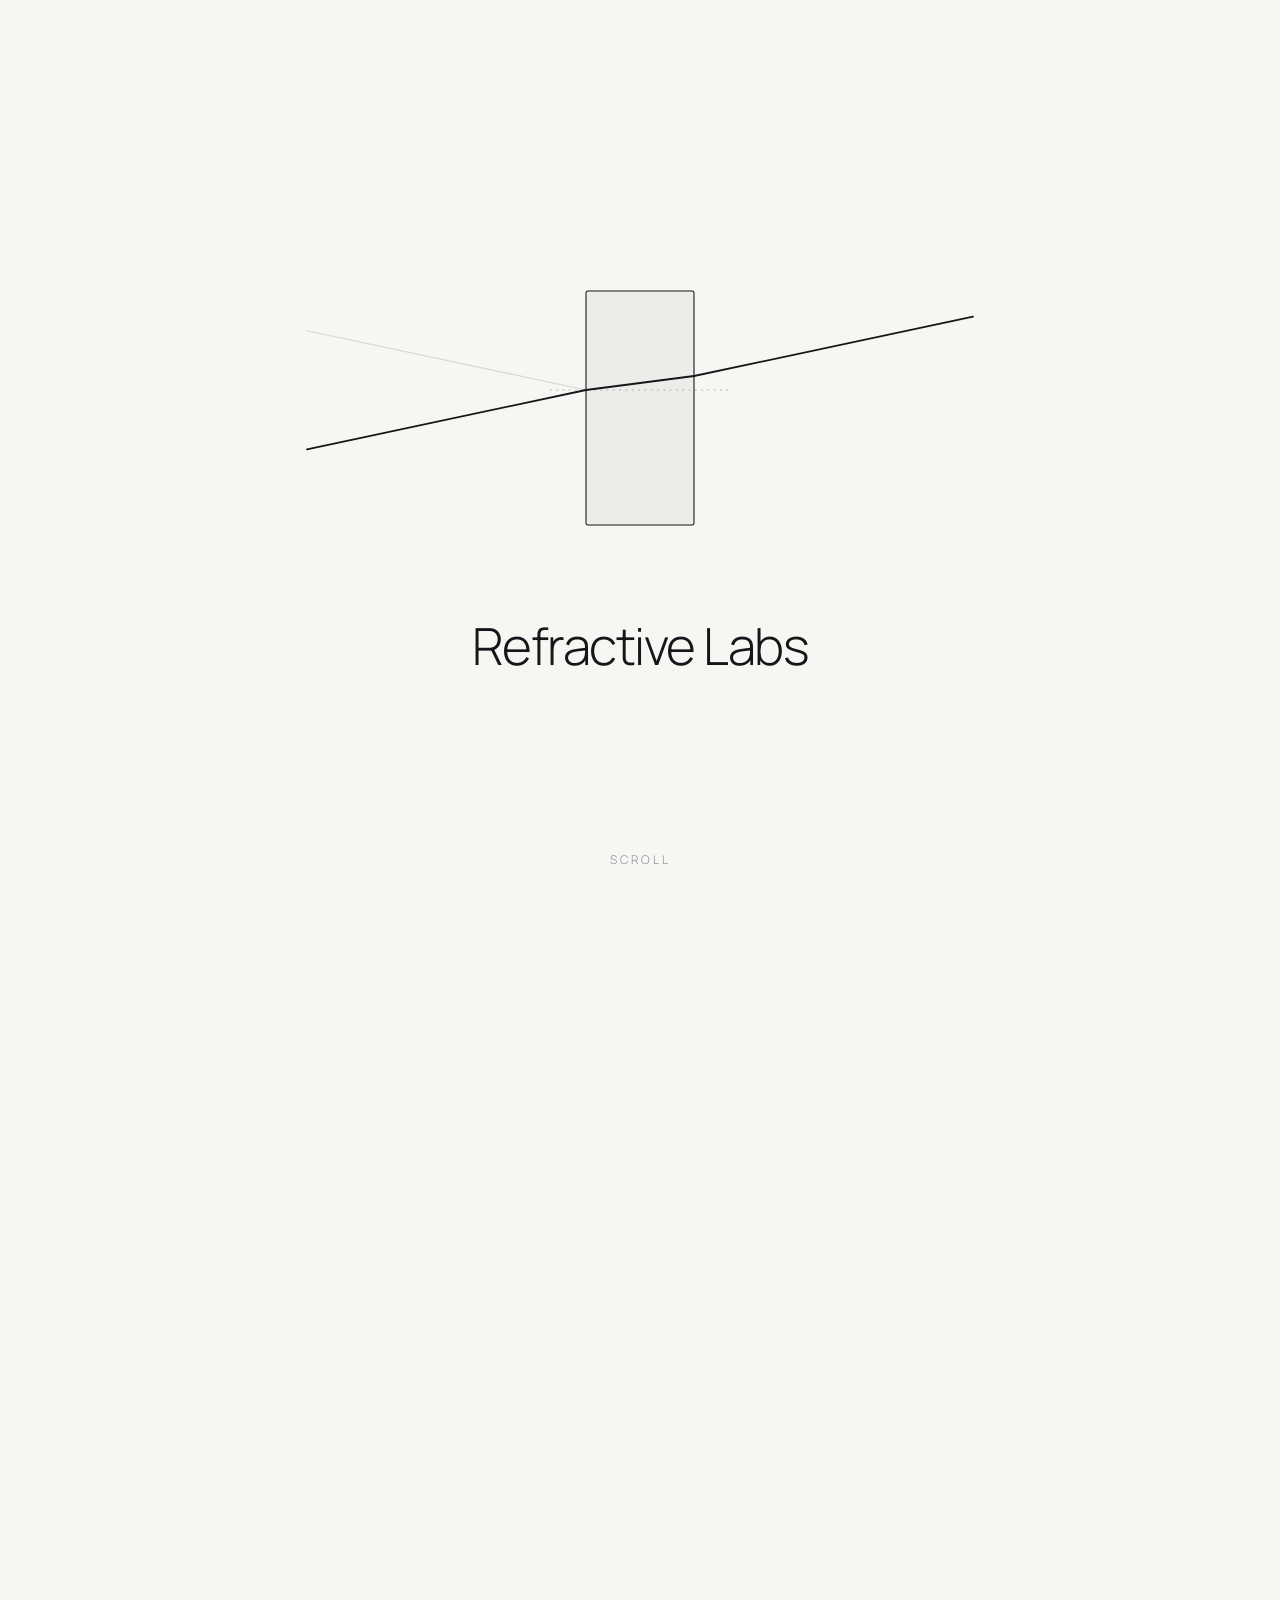
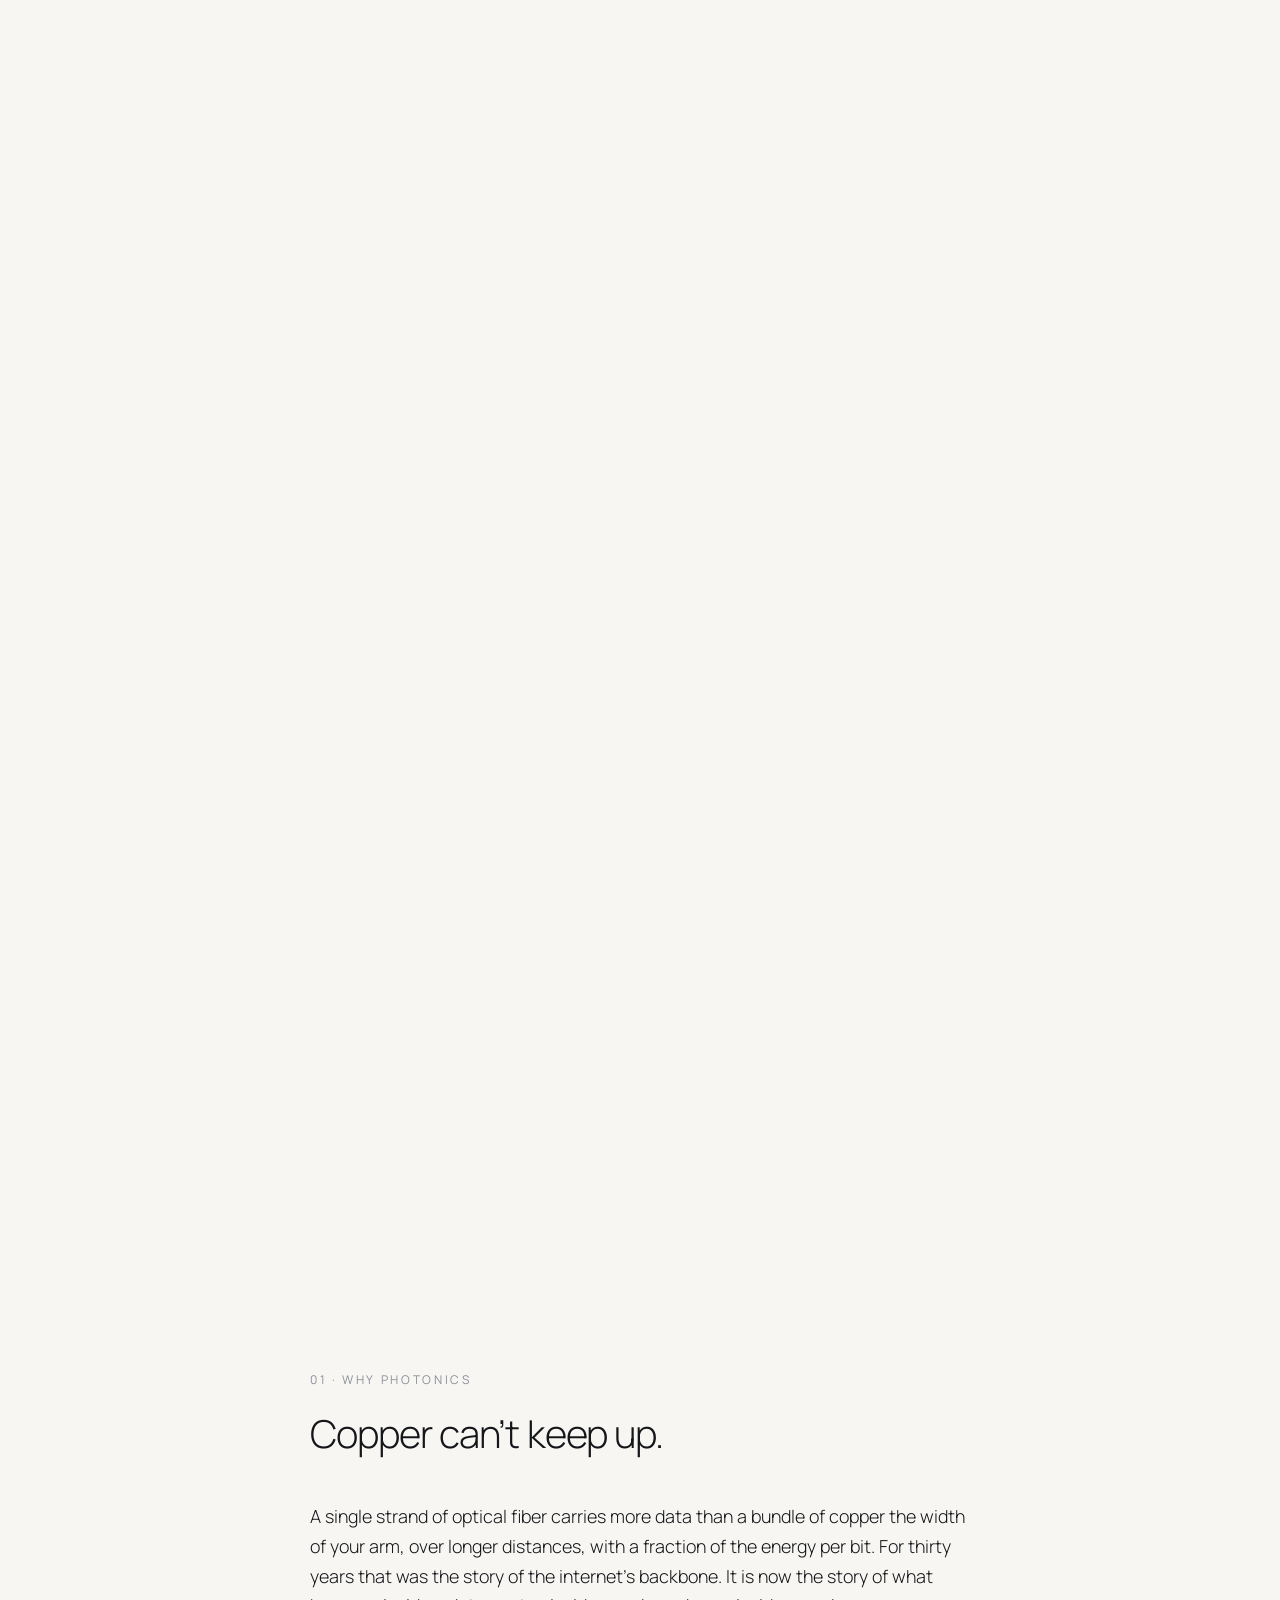
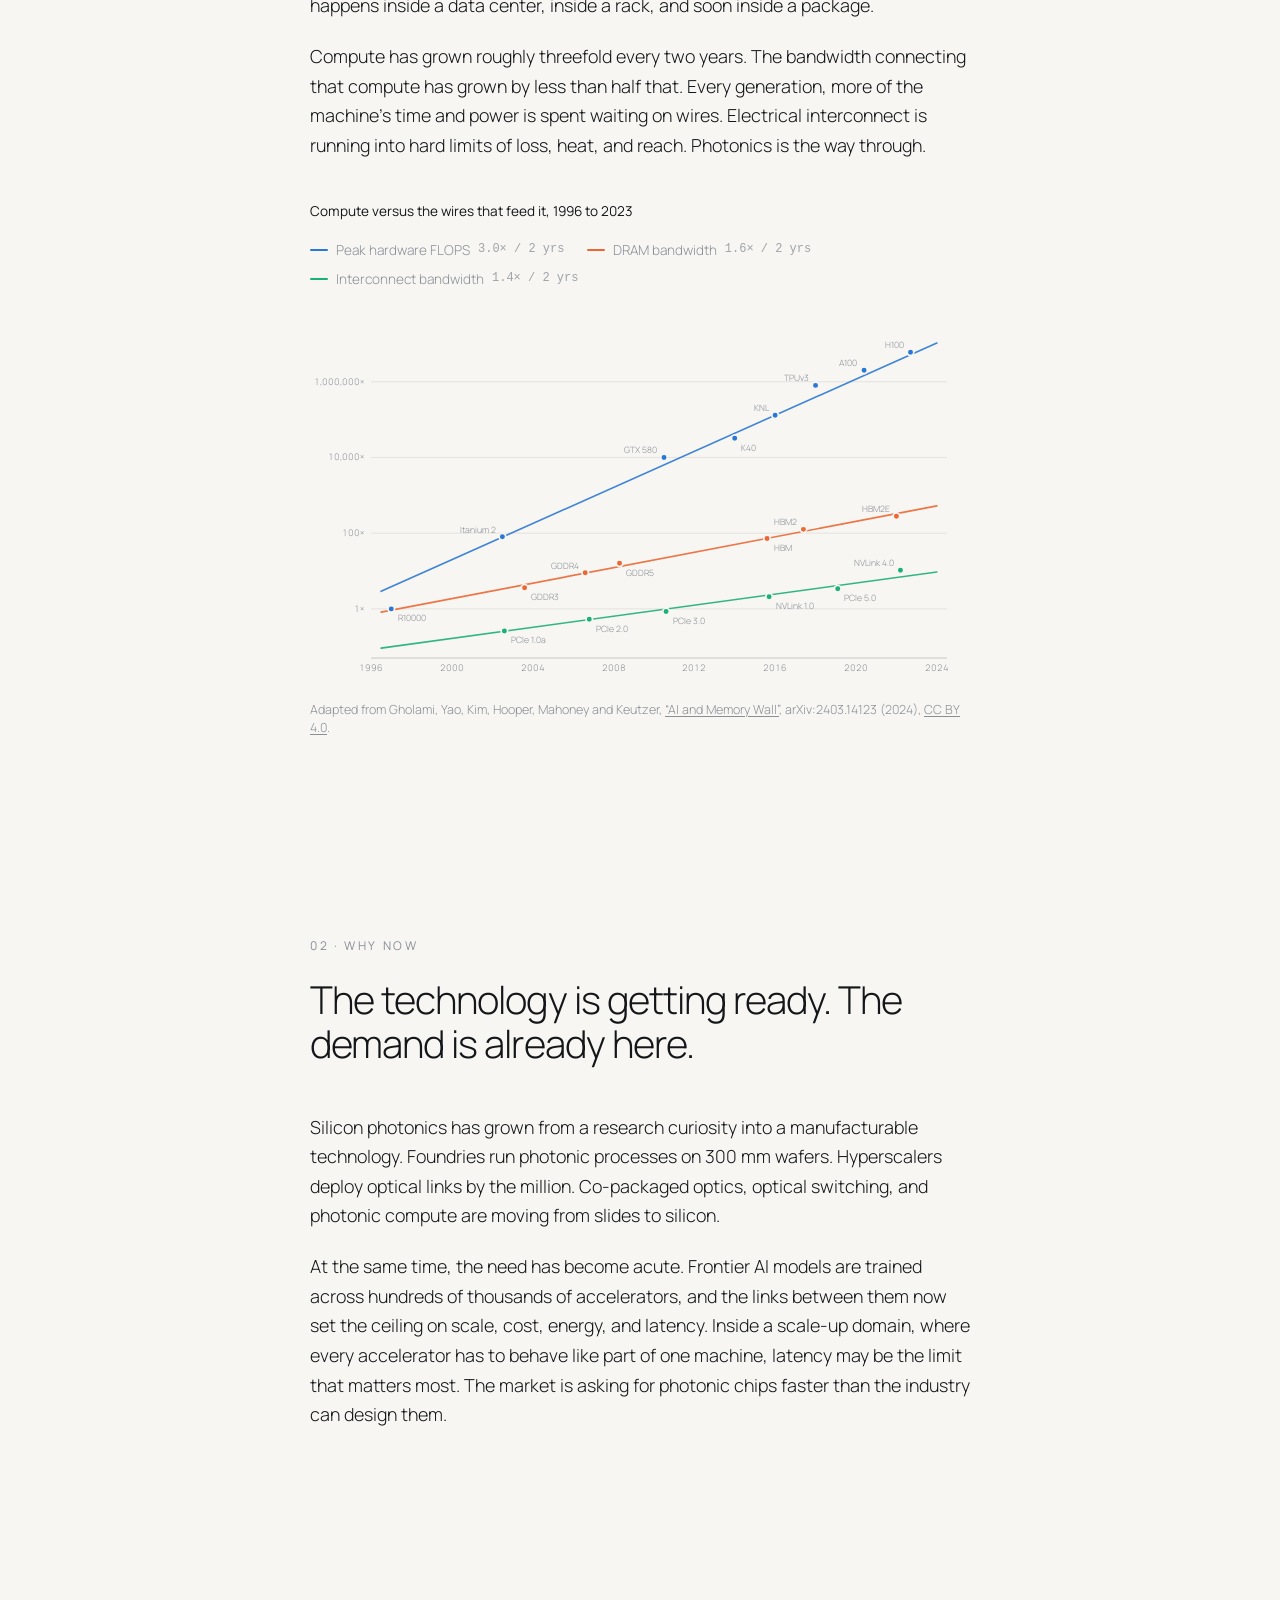
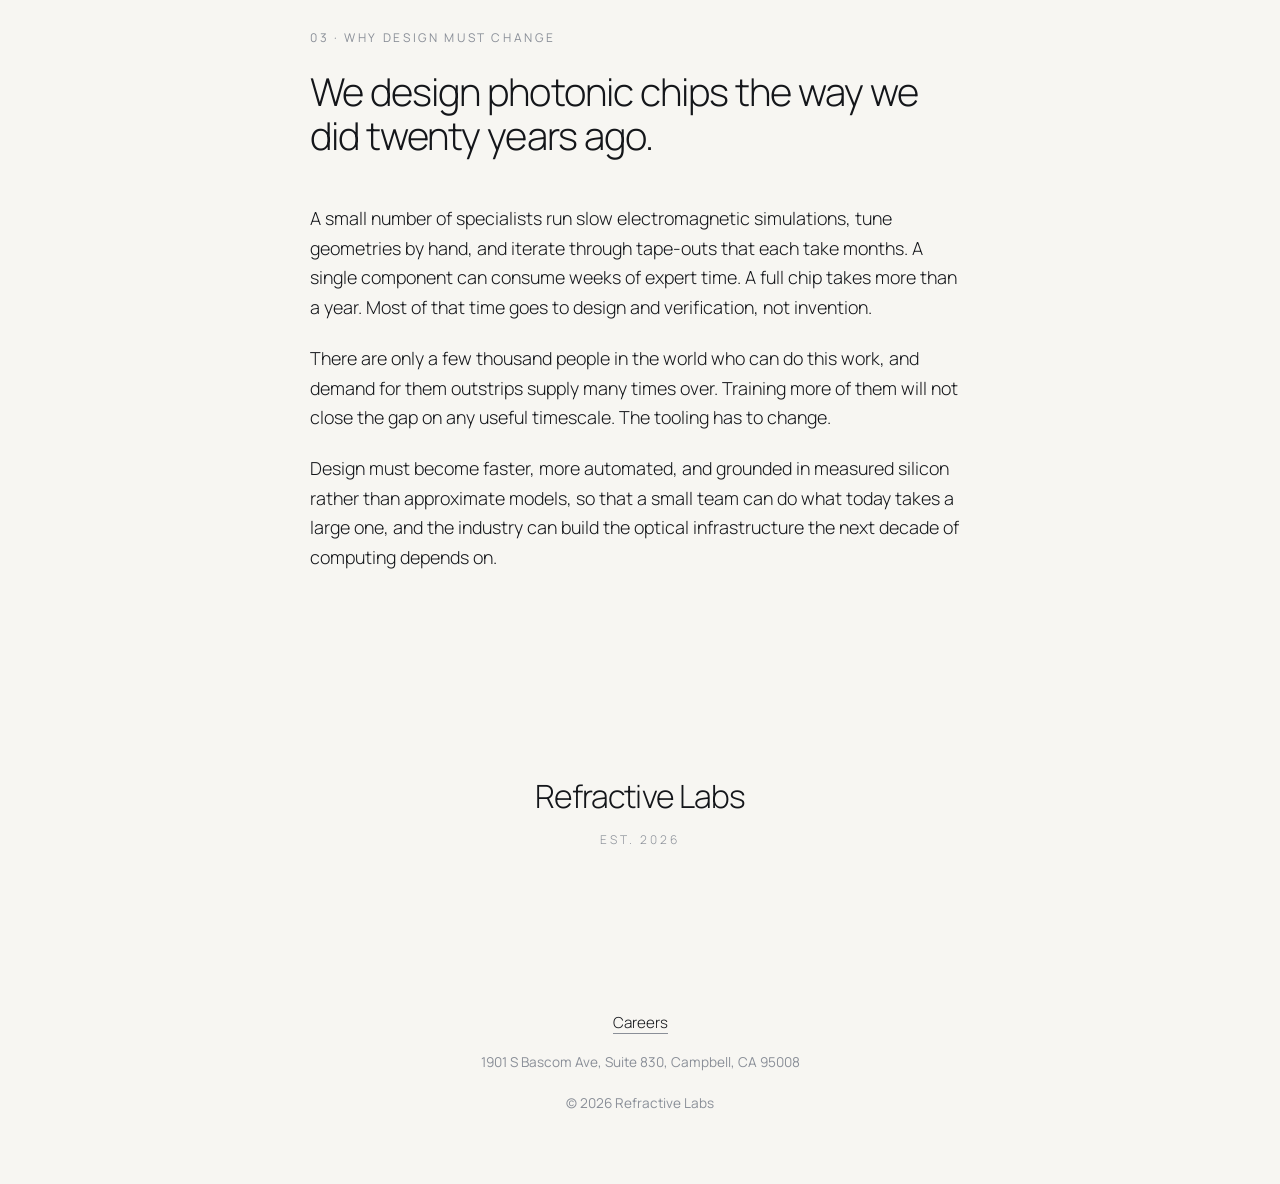
==== index.html @ af97b2f9 "Chapter 1 heading: Copper can't keep up Co-Authored-By: Claude Fable 5.1 <noreply@anthropic.com> Cla" ====
<!doctype html>
<html lang="en">
<head>
  <meta charset="utf-8">
  <meta name="viewport" content="width=device-width, initial-scale=1">
  <title>Refractive Labs</title>
  <meta name="description" content="Refractive Labs, Campbell, California.">
  <link rel="canonical" href="https://refractivelabs.com/">
  <link rel="icon" href="assets/favicon.svg" type="image/svg+xml">
  <meta property="og:title" content="Refractive Labs">
  <meta property="og:url" content="https://refractivelabs.com/">
  <meta property="og:type" content="website">
  <meta name="theme-color" content="#f7f6f2" media="(prefers-color-scheme: light)">
  <meta name="theme-color" content="#0f1013" media="(prefers-color-scheme: dark)">
  <link rel="preconnect" href="https://fonts.googleapis.com">
  <link rel="preconnect" href="https://fonts.gstatic.com" crossorigin>
  <link href="https://fonts.googleapis.com/css2?family=Manrope:wght@300;400;500&display=swap" rel="stylesheet">
  <link rel="stylesheet" href="assets/style.css">
</head>
<body>
  <!-- Scroll-driven hero. The tall wrapper provides scroll distance; the stage stays pinned. -->
  <section class="hero" id="hero">
    <div class="stage">
      <figure class="figure" aria-hidden="true">
        <svg id="optics" viewBox="0 0 800 400" fill="none">
          <rect class="slab" x="340" y="70" width="120" height="260" rx="2"/>
          <line class="normal" x1="300" y1="180" x2="500" y2="180"/>
          <g id="spectrum"></g>
          <line id="reflect" class="ray reflect" x1="0" y1="0" x2="0" y2="0"/>
          <line id="in" class="ray beam" x1="0" y1="0" x2="0" y2="0"/>
          <line id="mid" class="ray beam" x1="0" y1="0" x2="0" y2="0"/>
          <line id="out" class="ray beam" x1="0" y1="0" x2="0" y2="0"/>
        </svg>
      </figure>
      <header class="brand">
        <h1>Refractive Labs</h1>
      </header>
      <p class="cue" id="cue">Scroll</p>
    </div>
  </section>

  <main class="essay">
    <section class="chapter reveal">
      <p class="eyebrow">01 &middot; Why photonics</p>
      <h2>Copper can’t keep up.</h2>
      <p>A single strand of optical fiber carries more data than a bundle of copper the width of your arm, over longer distances, with a fraction of the energy per bit. For thirty years that was the story of the internet's backbone. It is now the story of what happens inside a data center, inside a rack, and soon inside a package.</p>
      <p>Compute has grown roughly threefold every two years. The bandwidth connecting that compute has grown by less than half that. Every generation, more of the machine's time and power is spent waiting on wires. Electrical interconnect is running into hard limits of loss, heat, and reach. Photonics is the way through.</p>
      <figure class="chart">
        <p class="chart-title">Compute versus the wires that feed it, 1996 to 2023</p>
        <ul class="chart-legend"><li><span class="key s-flops"></span>Peak hardware FLOPS <span class="rate">3.0× / 2 yrs</span></li><li><span class="key s-dram"></span>DRAM bandwidth <span class="rate">1.6× / 2 yrs</span></li><li><span class="key s-ic"></span>Interconnect bandwidth <span class="rate">1.4× / 2 yrs</span></li></ul>
        <div class="chart-wrap">
<svg class="chart-svg" viewBox="0 0 800 470" role="img" aria-labelledby="chart-title chart-desc">
<title id="chart-title">Scaling of peak hardware FLOPS, DRAM bandwidth and interconnect bandwidth, 1996 to 2023</title>
<desc id="chart-desc">Log-scale chart. Peak FLOPS grow about 3 times every two years; DRAM bandwidth about 1.6 times; interconnect bandwidth about 1.4 times. Values normalised to the R10000 of 1997.</desc>
<line class="grid" x1="74" y1="374.4" x2="772" y2="374.4"/>
<text class="tick" x="66" y="377.9" text-anchor="end">1×</text>
<line class="grid" x1="74" y1="282.6" x2="772" y2="282.6"/>
<text class="tick" x="66" y="286.1" text-anchor="end">100×</text>
<line class="grid" x1="74" y1="190.8" x2="772" y2="190.8"/>
<text class="tick" x="66" y="194.3" text-anchor="end">10,000×</text>
<line class="grid" x1="74" y1="99.1" x2="772" y2="99.1"/>
<text class="tick" x="66" y="102.6" text-anchor="end">1,000,000×</text>
<line class="axis" x1="74" y1="434.0" x2="772" y2="434.0"/>
<text class="tick" x="74.0" y="450" text-anchor="middle">1996</text>
<text class="tick" x="172.0" y="450" text-anchor="middle">2000</text>
<text class="tick" x="269.9" y="450" text-anchor="middle">2004</text>
<text class="tick" x="367.9" y="450" text-anchor="middle">2008</text>
<text class="tick" x="465.9" y="450" text-anchor="middle">2012</text>
<text class="tick" x="563.8" y="450" text-anchor="middle">2016</text>
<text class="tick" x="661.8" y="450" text-anchor="middle">2020</text>
<text class="tick" x="759.8" y="450" text-anchor="middle">2024</text>
<line class="trend s-flops" x1="86.2" y1="353.1" x2="759.8" y2="52.1"/>
<line class="trend s-dram" x1="86.2" y1="378.4" x2="759.8" y2="249.6"/>
<line class="trend s-ic" x1="86.2" y1="421.9" x2="759.8" y2="329.7"/>
<circle class="dot s-flops" cx="98.5" cy="374.4" r="4"/>
<text class="pl" x="106.5" y="389.4" text-anchor="start">R10000</text>
<circle class="dot s-flops" cx="233.2" cy="287.0" r="4"/>
<text class="pl" x="225.2" y="282.0" text-anchor="end">Itanium 2</text>
<circle class="dot s-flops" cx="429.1" cy="190.8" r="4"/>
<text class="pl" x="421.1" y="185.8" text-anchor="end">GTX 580</text>
<circle class="dot s-flops" cx="514.8" cy="167.6" r="4"/>
<text class="pl" x="522.8" y="182.6" text-anchor="start">K40</text>
<circle class="dot s-flops" cx="563.8" cy="139.7" r="4"/>
<text class="pl" x="555.8" y="134.7" text-anchor="end">KNL</text>
<circle class="dot s-flops" cx="612.8" cy="103.5" r="4"/>
<text class="pl" x="604.8" y="98.5" text-anchor="end">TPUv3</text>
<circle class="dot s-flops" cx="671.6" cy="85.2" r="4"/>
<text class="pl" x="663.6" y="80.2" text-anchor="end">A100</text>
<circle class="dot s-flops" cx="727.9" cy="63.4" r="4"/>
<text class="pl" x="719.9" y="58.4" text-anchor="end">H100</text>
<circle class="dot s-dram" cx="260.1" cy="348.8" r="4"/>
<text class="pl" x="268.1" y="363.8" text-anchor="start">GDDR3</text>
<circle class="dot s-dram" cx="333.6" cy="330.6" r="4"/>
<text class="pl" x="325.6" y="325.6" text-anchor="end">GDDR4</text>
<circle class="dot s-dram" cx="375.2" cy="319.1" r="4"/>
<text class="pl" x="383.2" y="334.1" text-anchor="start">GDDR5</text>
<circle class="dot s-dram" cx="554.0" cy="289.1" r="4"/>
<text class="pl" x="562.0" y="304.1" text-anchor="start">HBM</text>
<circle class="dot s-dram" cx="598.1" cy="278.0" r="4"/>
<text class="pl" x="590.1" y="273.0" text-anchor="end">HBM2</text>
<circle class="dot s-dram" cx="710.8" cy="262.1" r="4"/>
<text class="pl" x="702.8" y="257.1" text-anchor="end">HBM2E</text>
<circle class="dot s-ic" cx="235.6" cy="401.2" r="4"/>
<text class="pl" x="243.6" y="416.2" text-anchor="start">PCIe 1.0a</text>
<circle class="dot s-ic" cx="338.5" cy="387.0" r="4"/>
<text class="pl" x="346.5" y="402.0" text-anchor="start">PCIe 2.0</text>
<circle class="dot s-ic" cx="431.6" cy="377.6" r="4"/>
<text class="pl" x="439.6" y="392.6" text-anchor="start">PCIe 3.0</text>
<circle class="dot s-ic" cx="556.5" cy="359.6" r="4"/>
<text class="pl" x="564.5" y="374.6" text-anchor="start">NVLink 1.0</text>
<circle class="dot s-ic" cx="639.7" cy="350.0" r="4"/>
<text class="pl" x="647.7" y="365.0" text-anchor="start">PCIe 5.0</text>
<circle class="dot s-ic" cx="715.7" cy="327.5" r="4"/>
<text class="pl" x="707.7" y="322.5" text-anchor="end">NVLink 4.0</text>
<circle class="hit" cx="98.5" cy="374.4" r="14" data-name="R10000" data-series="Peak hardware FLOPS" data-year="1997" data-value="1×"/>
<circle class="hit" cx="233.2" cy="287.0" r="14" data-name="Itanium 2" data-series="Peak hardware FLOPS" data-year="2002" data-value="80×"/>
<circle class="hit" cx="429.1" cy="190.8" r="14" data-name="GTX 580" data-series="Peak hardware FLOPS" data-year="2010" data-value="10,000×"/>
<circle class="hit" cx="514.8" cy="167.6" r="14" data-name="K40" data-series="Peak hardware FLOPS" data-year="2014" data-value="32,000×"/>
<circle class="hit" cx="563.8" cy="139.7" r="14" data-name="KNL" data-series="Peak hardware FLOPS" data-year="2016" data-value="130,000×"/>
<circle class="hit" cx="612.8" cy="103.5" r="14" data-name="TPUv3" data-series="Peak hardware FLOPS" data-year="2018" data-value="800,000×"/>
<circle class="hit" cx="671.6" cy="85.2" r="14" data-name="A100" data-series="Peak hardware FLOPS" data-year="2020" data-value="2,000,000×"/>
<circle class="hit" cx="727.9" cy="63.4" r="14" data-name="H100" data-series="Peak hardware FLOPS" data-year="2023" data-value="6,000,000×"/>
<circle class="hit" cx="260.1" cy="348.8" r="14" data-name="GDDR3" data-series="DRAM bandwidth" data-year="2004" data-value="3.6×"/>
<circle class="hit" cx="333.6" cy="330.6" r="14" data-name="GDDR4" data-series="DRAM bandwidth" data-year="2007" data-value="9×"/>
<circle class="hit" cx="375.2" cy="319.1" r="14" data-name="GDDR5" data-series="DRAM bandwidth" data-year="2008" data-value="16×"/>
<circle class="hit" cx="554.0" cy="289.1" r="14" data-name="HBM" data-series="DRAM bandwidth" data-year="2016" data-value="72×"/>
<circle class="hit" cx="598.1" cy="278.0" r="14" data-name="HBM2" data-series="DRAM bandwidth" data-year="2017" data-value="126×"/>
<circle class="hit" cx="710.8" cy="262.1" r="14" data-name="HBM2E" data-series="DRAM bandwidth" data-year="2022" data-value="280×"/>
<circle class="hit" cx="235.6" cy="401.2" r="14" data-name="PCIe 1.0a" data-series="Interconnect bandwidth" data-year="2003" data-value="0.26×"/>
<circle class="hit" cx="338.5" cy="387.0" r="14" data-name="PCIe 2.0" data-series="Interconnect bandwidth" data-year="2007" data-value="0.53×"/>
<circle class="hit" cx="431.6" cy="377.6" r="14" data-name="PCIe 3.0" data-series="Interconnect bandwidth" data-year="2011" data-value="0.85×"/>
<circle class="hit" cx="556.5" cy="359.6" r="14" data-name="NVLink 1.0" data-series="Interconnect bandwidth" data-year="2016" data-value="2.1×"/>
<circle class="hit" cx="639.7" cy="350.0" r="14" data-name="PCIe 5.0" data-series="Interconnect bandwidth" data-year="2019" data-value="3.4×"/>
<circle class="hit" cx="715.7" cy="327.5" r="14" data-name="NVLink 4.0" data-series="Interconnect bandwidth" data-year="2022" data-value="10×"/>
</svg>
          <div class="chart-tip" id="chartTip" hidden></div>
        </div>
        <figcaption>Adapted from Gholami, Yao, Kim, Hooper, Mahoney and Keutzer, <a href="https://arxiv.org/abs/2403.14123">“AI and Memory Wall”</a>, arXiv:2403.14123 (2024), <a href="https://creativecommons.org/licenses/by/4.0/">CC BY 4.0</a>.</figcaption>
      </figure>
    </section>

    <section class="chapter reveal">
      <p class="eyebrow">02 &middot; Why now</p>
      <h2>The technology is getting ready. The demand is already here.</h2>
      <p>Silicon photonics has grown from a research curiosity into a manufacturable technology. Foundries run photonic processes on 300&nbsp;mm wafers. Hyperscalers deploy optical links by the million. Co-packaged optics, optical switching, and photonic compute are moving from slides to silicon.</p>
      <p>At the same time, the need has become acute. Frontier AI models are trained across hundreds of thousands of accelerators, and the links between them now set the ceiling on scale, cost, energy, and latency. Inside a scale-up domain, where every accelerator has to behave like part of one machine, latency may be the limit that matters most. The market is asking for photonic chips faster than the industry can design them.</p>
    </section>

    <section class="chapter reveal">
      <p class="eyebrow">03 &middot; Why design must change</p>
      <h2>We design photonic chips the way we did twenty years ago.</h2>
      <p>A small number of specialists run slow electromagnetic simulations, tune geometries by hand, and iterate through tape-outs that each take months. A single component can consume weeks of expert time. A full chip takes more than a year. Most of that time goes to design and verification, not invention.</p>
      <p>There are only a few thousand people in the world who can do this work, and demand for them outstrips supply many times over. Training more of them will not close the gap on any useful timescale. The tooling has to change.</p>
      <p>Design must become faster, more automated, and grounded in measured silicon rather than approximate models, so that a small team can do what today takes a large one, and the industry can build the optical infrastructure the next decade of computing depends on.</p>
    </section>

    <section class="chapter closing reveal">
      <p class="wordmark-small">Refractive Labs</p>
      <p class="est">Est. 2026</p>
    </section>
  </main>

  <footer class="foot">
    <p class="foot-links"><a href="/careers/">Careers</a></p>
    <p>1901 S Bascom Ave, Suite 830, Campbell, CA 95008</p>
    <p class="foot-copy">&copy; <span id="year">2026</span> Refractive Labs</p>
  </footer>

  <script src="assets/optics.js"></script>
  <script src="assets/chart.js"></script>
</body>
</html>
---- assets/style.css ----
:root {
  --bg: #f7f6f2;
  --ink: #14161a;
  --muted: #8a8f98;
  --line: #14161a;
  --slab: rgba(20, 22, 26, .045);
  --glow-l: 46%;
  --sans: "Manrope", system-ui, -apple-system, "Segoe UI", Helvetica, Arial, sans-serif;
}
@media (prefers-color-scheme: dark) {
  :root {
    --bg: #0f1013;
    --ink: #eceef2;
    --muted: #6f7580;
    --line: #eceef2;
    --slab: rgba(236, 238, 242, .06);
    --glow-l: 60%;
  }
}
* { box-sizing: border-box; }
html { scroll-behavior: smooth; }
body {
  margin: 0;
  background: var(--bg);
  color: var(--ink);
  font-family: var(--sans);
  font-weight: 300;
  -webkit-font-smoothing: antialiased;
}

/* ---- hero ---- */
.hero { height: 320vh; position: relative; }
.stage {
  position: sticky; top: 0;
  height: 100vh;
  display: flex; flex-direction: column; align-items: center; justify-content: center;
  gap: 2rem;
  padding: 0 6vw;
}
.figure { margin: 0; width: min(100%, 720px); }
.figure svg { display: block; width: 100%; height: auto; overflow: visible; }

.slab { fill: var(--slab); stroke: var(--line); stroke-width: 1.2; }
.normal { stroke: var(--line); stroke-width: 1; stroke-dasharray: 2 5; opacity: .35; }
.ray { stroke-width: 2; stroke-linecap: round; }
.beam { stroke: var(--line); }
.reflect { stroke: var(--line); stroke-width: 1.2; }
.disp { stroke-width: 1.6; opacity: 0; mix-blend-mode: multiply; }
@media (prefers-color-scheme: dark) { .disp { mix-blend-mode: screen; } }

.brand h1 {
  margin: 0;
  font-size: clamp(1.8rem, 5vw, 3.2rem);
  font-weight: 300;
  letter-spacing: -0.03em;
  line-height: 1;
  text-align: center;
}
.cue {
  position: absolute; bottom: 2rem; left: 0; right: 0;
  margin: 0; text-align: center;
  font-size: .75rem; letter-spacing: .25em; text-transform: uppercase;
  color: var(--muted);
}

/* ---- essay ---- */
.essay { padding: 10vh 6vw 6vh; }
.chapter {
  max-width: 60ch;
  margin: 0 auto 22vh;
  font-size: clamp(1.05rem, 1.4vw, 1.25rem);
  line-height: 1.65;
}
.chapter p { margin: 0 0 1.2em; }
.eyebrow {
  font-size: .75rem; letter-spacing: .22em; text-transform: uppercase;
  color: var(--muted); margin-bottom: 1.4rem !important; font-weight: 400;
}
.chapter h2 {
  margin: 0 0 1.2em;
  font-size: clamp(1.6rem, 3vw, 2.4rem);
  font-weight: 300;
  letter-spacing: -0.025em;
  line-height: 1.15;
}
.closing { text-align: center; margin-bottom: 8vh; }
.wordmark-small { font-size: clamp(1.4rem, 3vw, 2rem); letter-spacing: -0.03em; margin-bottom: .4rem !important; }
.est { font-size: .75rem; letter-spacing: .25em; text-transform: uppercase; color: var(--muted); }

.reveal { opacity: 0; transform: translateY(18px); transition: opacity .9s ease, transform .9s ease; }
.reveal.in { opacity: 1; transform: none; }
@media (prefers-reduced-motion: reduce) {
  html { scroll-behavior: auto; }
  .reveal { opacity: 1; transform: none; transition: none; }
}

.foot {
  max-width: 60ch;
  margin: 0 auto;
  padding: 4vh 6vw 4rem;
  font-size: .85rem; font-weight: 400; line-height: 1.6;
  color: var(--muted); text-align: center;
}
.foot p { margin: 0 0 .35rem; }
.foot a { color: inherit; text-decoration: underline; text-underline-offset: .2em; text-decoration-color: var(--muted); }
.foot-copy { margin-top: 1.2rem !important; }

/* ---- scaling chart (chapter 1) ---- */
.chart {
  --s-flops: #2a78d6; --s-dram: #eb6834; --s-ic: #1baf7a;
  --grid: rgba(20, 22, 26, .10); --axis: rgba(20, 22, 26, .25);
  margin: 2.5rem 0 2rem; font-size: .85rem;
}
@media (prefers-color-scheme: dark) {
  .chart { --s-flops: #3987e5; --s-dram: #d95926; --s-ic: #199e70; --grid: rgba(236, 238, 242, .10); --axis: rgba(236, 238, 242, .25); }
}
.chart-title { margin: 0 0 .6rem; font-weight: 400; color: var(--ink); }
.chart-legend { list-style: none; margin: 0 0 .6rem; padding: 0; display: flex; flex-wrap: wrap; gap: .4rem 1.4rem; color: var(--muted); }
.chart-legend li { display: flex; align-items: center; gap: .5rem; }
.chart-legend .key { display: inline-block; width: 18px; height: 2px; border-radius: 1px; }
.chart-legend .rate { font-family: ui-monospace, SFMono-Regular, Menlo, monospace; font-size: .75rem; opacity: .8; }
.key.s-flops, .trend.s-flops, .dot.s-flops { background: var(--s-flops); stroke: var(--s-flops); fill: var(--s-flops); }
.key.s-dram,  .trend.s-dram,  .dot.s-dram  { background: var(--s-dram);  stroke: var(--s-dram);  fill: var(--s-dram); }
.key.s-ic,    .trend.s-ic,    .dot.s-ic    { background: var(--s-ic);    stroke: var(--s-ic);    fill: var(--s-ic); }
.chart-wrap { position: relative; }
.chart-svg { display: block; width: 100%; height: auto; overflow: visible; font-family: var(--sans); }
.chart-svg .grid { stroke: var(--grid); stroke-width: 1; }
.chart-svg .axis { stroke: var(--axis); stroke-width: 1; }
.chart-svg .tick { fill: var(--muted); font-size: 11px; font-variant-numeric: tabular-nums; }
.chart-svg .trend { stroke-width: 2; stroke-linecap: round; opacity: .9; }
.chart-svg .dot { stroke: var(--bg); stroke-width: 2; }
.chart-svg .pl { fill: var(--muted); font-size: 10.5px; }
.chart-svg .hit { fill: transparent; cursor: default; outline: none; }
.chart-svg .hit:focus-visible { stroke: var(--ink); stroke-width: 1; stroke-dasharray: 2 2; }
.chart-tip { position: absolute; z-index: 3; pointer-events: none; padding: .45rem .65rem; border-radius: 8px;
  background: var(--bg); border: 1px solid var(--muted); box-shadow: 0 6px 20px rgba(0,0,0,.2); white-space: nowrap; display: flex; flex-direction: column; gap: .1rem; }
.chart-tip[hidden] { display: none; }
.chart-tip strong { font-weight: 500; color: var(--ink); font-size: .95rem; }
.chart-tip span { color: var(--ink); font-size: .8rem; }
.chart-tip small { color: var(--muted); font-size: .72rem; }
.chart figcaption { margin-top: .8rem; color: var(--muted); font-size: .78rem; line-height: 1.5; }
.chart figcaption a { color: inherit; text-decoration: underline; text-underline-offset: .2em; }

/* ---- integrated-photonics schematic (careers) ---- */
.light { stroke-width: 6; }
.wg { stroke: var(--line); stroke-width: 1.4; }
.flow { stroke-width: 2.6; stroke-linecap: round; stroke-dasharray: 2 12; animation: flow 1s linear infinite; }
.lbl { font-family: ui-monospace, SFMono-Regular, Menlo, monospace; font-size: 10px; letter-spacing: .08em; fill: var(--muted); stroke: none; }
@keyframes flow { to { stroke-dashoffset: -14; } }
@media (prefers-reduced-motion: reduce) { .flow { animation: none; } }
@media (max-width: 600px) { .lbl { font-size: 16px; } }

/* ---- sub pages (careers) ---- */
.topbar { padding: 1.4rem 6vw; }
.topbar .home { color: var(--ink); text-decoration: none; font-weight: 400; letter-spacing: -0.02em; font-size: 1.05rem; }
.careers { padding: 3vh 4vw 6vh; display: flex; flex-direction: column; align-items: center; gap: 3rem; }
.careers .chapter { margin: 0 auto 4vh; }
/* VFD */
.vfd { display: block; width: min(100%, 760px); margin: 1.2rem auto 0; }
.vfd-panel { fill: #0a1412; stroke: #1d2c29; stroke-width: 1; rx: 8; }
.vfd-glass { fill: url(#vglass); rx: 8; pointer-events: none; }
.seg { fill: #7ff7dc; opacity: .07; }
.seg.on { opacity: 1; filter: url(#vglow); }
.vfd-label { fill: #7ff7dc; opacity: .55; font-family: ui-monospace, SFMono-Regular, Menlo, monospace; font-size: 9px; letter-spacing: .25em; }
.heater { fill: #ff6a3d; stroke: var(--line); stroke-width: 1; opacity: .25; }
.email { margin-top: 2rem; font-size: 1.15rem; display: flex; align-items: baseline; gap: 1rem; flex-wrap: wrap; }
.obf { font-family: ui-monospace, SFMono-Regular, Menlo, monospace; font-size: .95rem; letter-spacing: .01em; white-space: nowrap; }
.obf .at { color: var(--muted); }
.copy { font: inherit; font-size: .72rem; letter-spacing: .2em; text-transform: uppercase; color: var(--muted);
        background: none; border: 1px solid var(--muted); border-radius: 999px; padding: .3rem .8rem; cursor: pointer; }
.copy:hover { color: var(--ink); border-color: var(--ink); }
.foot-links { margin-bottom: 1rem !important; }
.foot-links a { color: var(--ink); font-weight: 300; font-size: .95rem; text-decoration: none; border-bottom: 1px solid var(--muted); }

/* ---- mesh (careers) ---- */
.meshpage { padding: 2vh 3vw 4vh; display: flex; justify-content: center; }
.meshfig { width: min(100%, 1100px); margin: 0; }
.meshfig svg { display: block; width: 100%; height: auto; overflow: visible; }
.meshfig .light { stroke-width: 4; }
.meshfig .wg { stroke-width: 1; opacity: .8; }
.heater.mh { opacity: .5; }
.port { fill: var(--bg); stroke: var(--muted); stroke-width: 1.2; cursor: pointer; }
.port:hover { stroke: var(--ink); }
.port.on { fill: var(--ink); stroke: var(--ink); }
.obar { opacity: .85; }
.meshfig .spec line { stroke: var(--line); opacity: .3; }
.sline { fill: none; stroke-width: 1.2; opacity: .8; }
.cursor { stroke: var(--line); stroke-width: 1; stroke-dasharray: 2 3; opacity: .7; }
.meshvfd { width: 100%; margin-top: 1.5rem; }
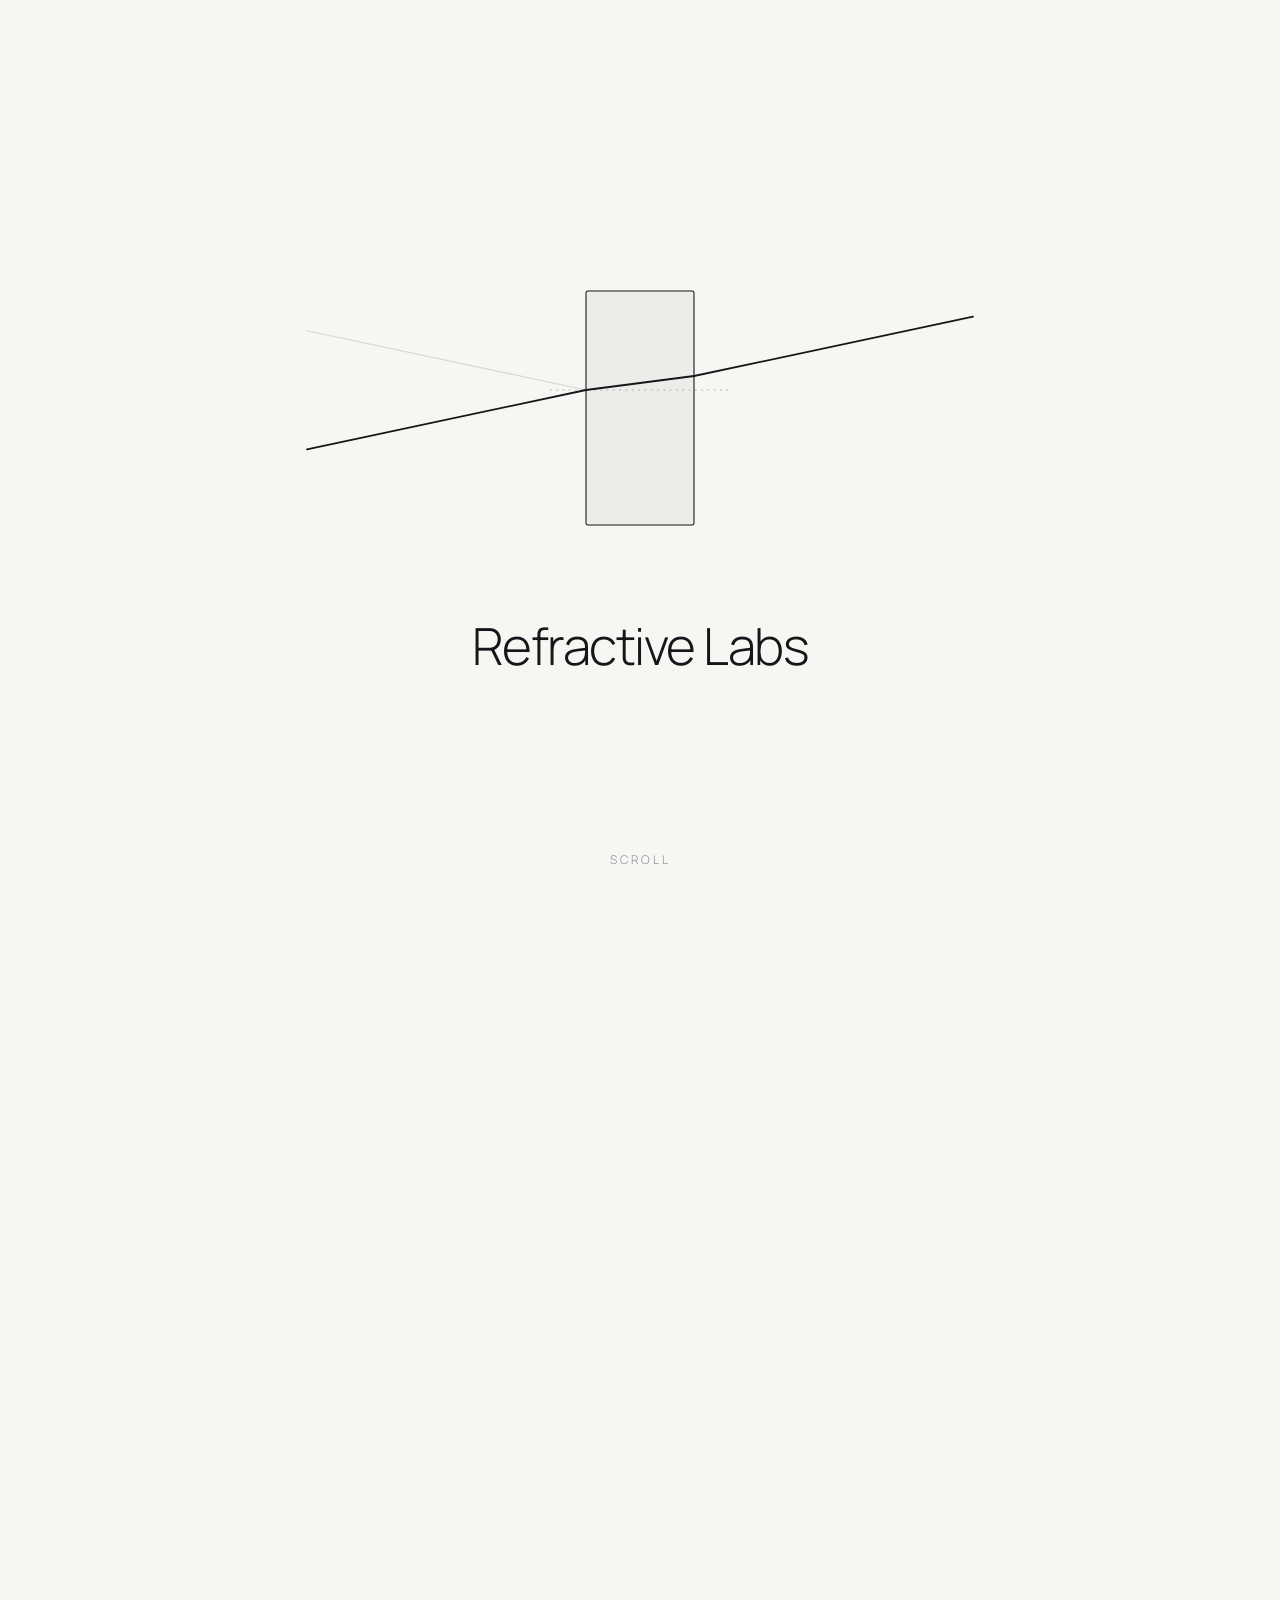
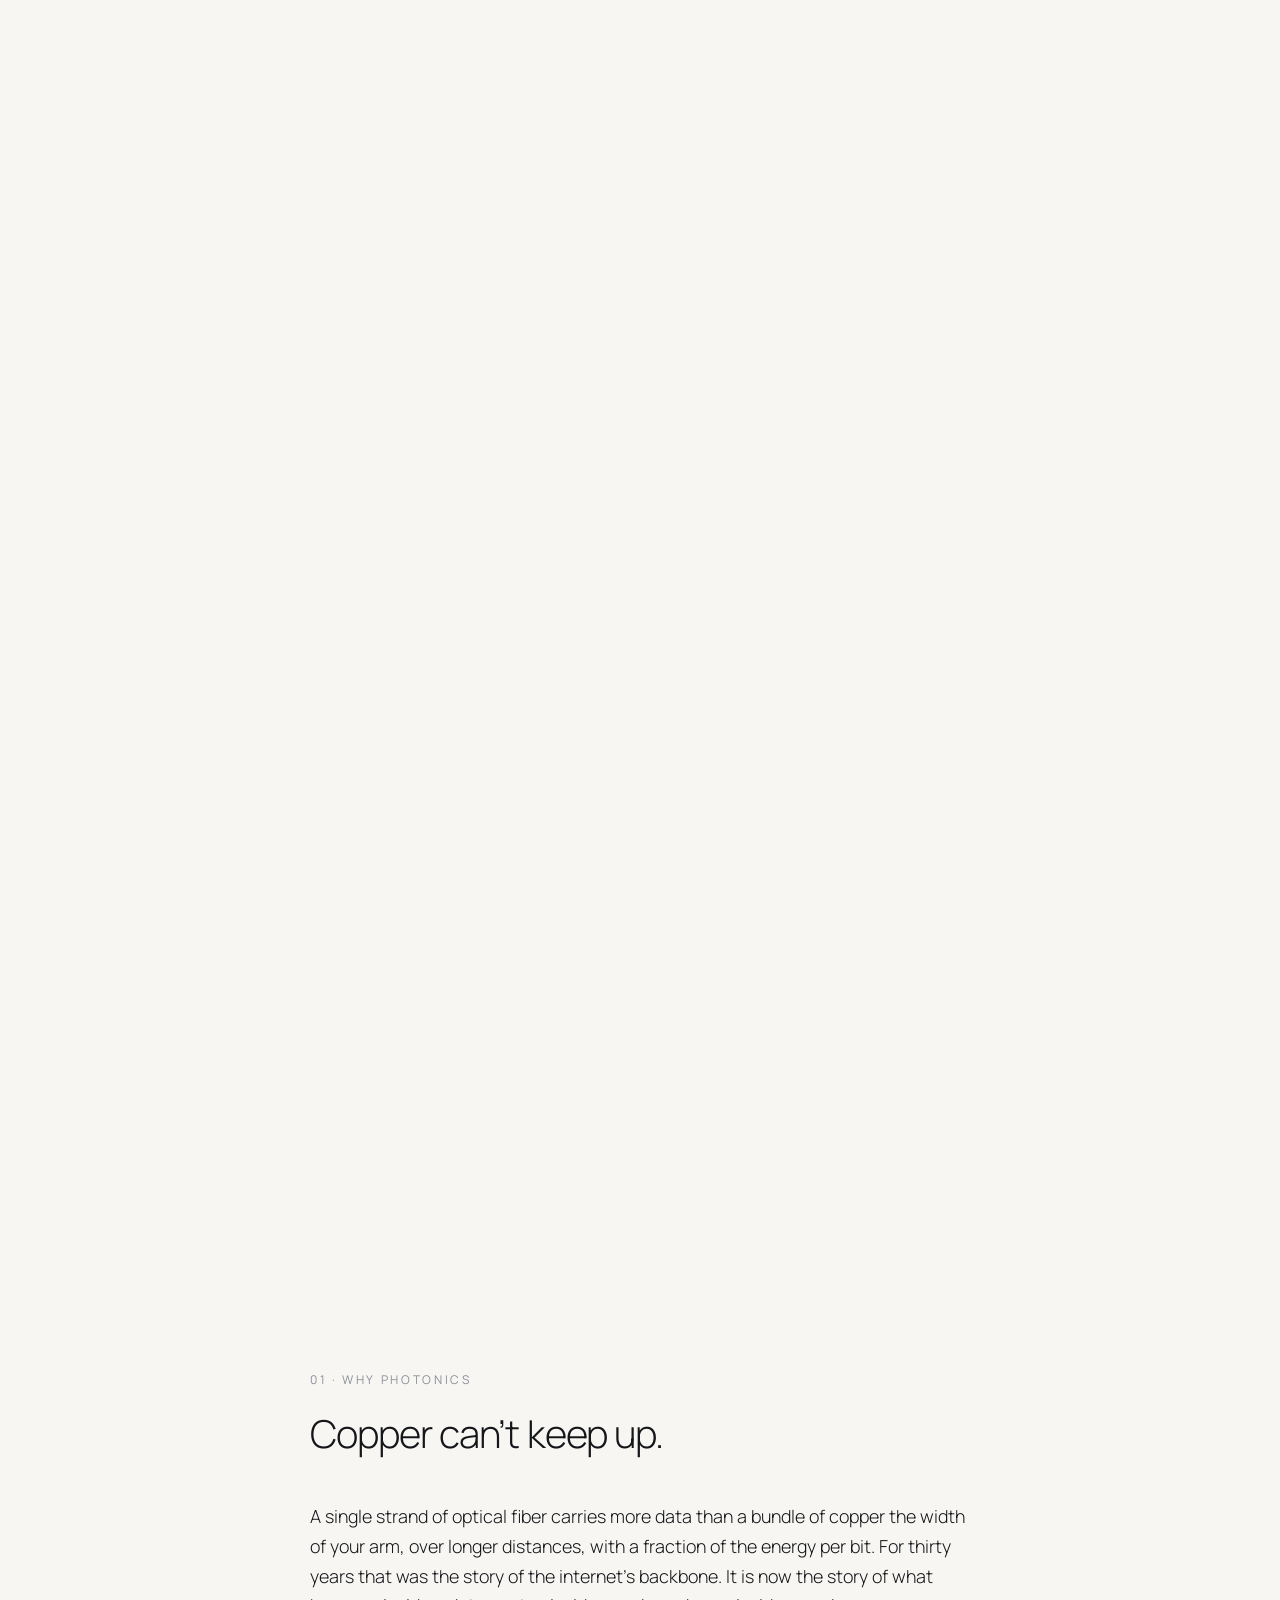
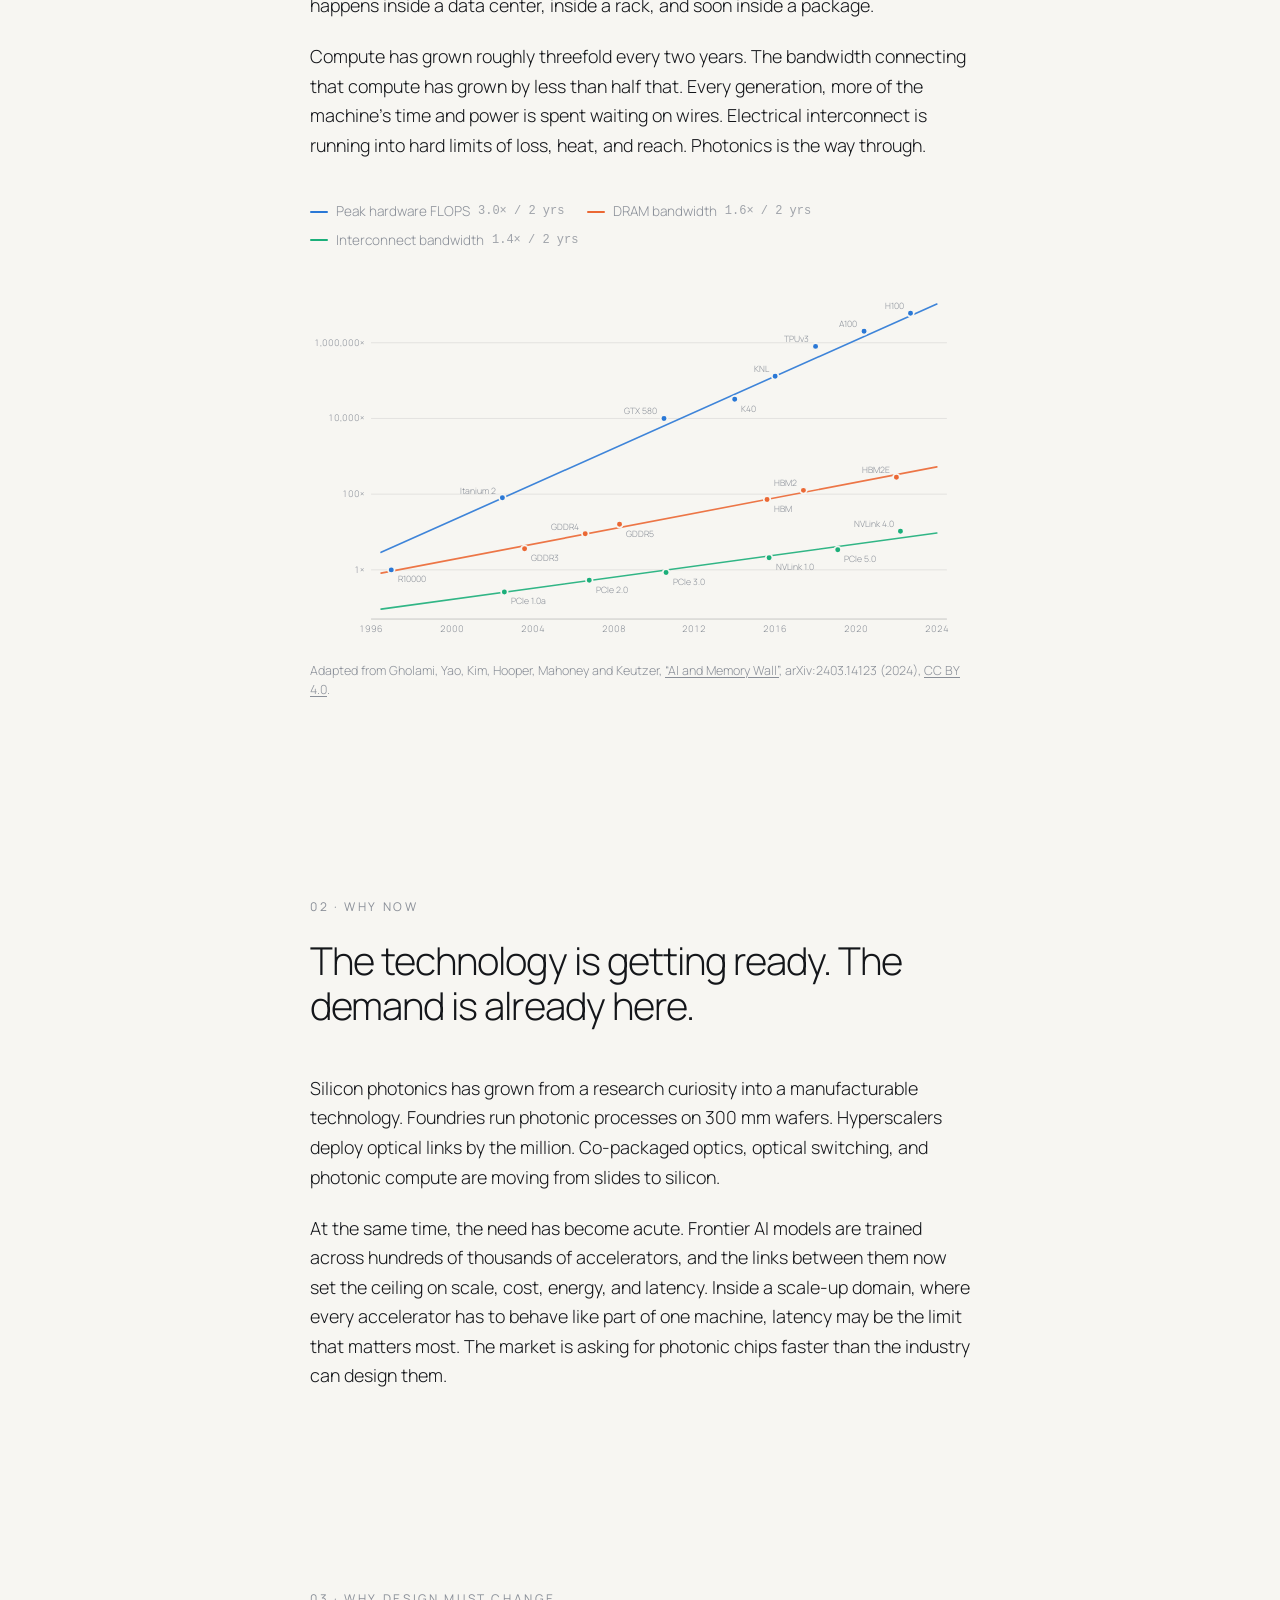
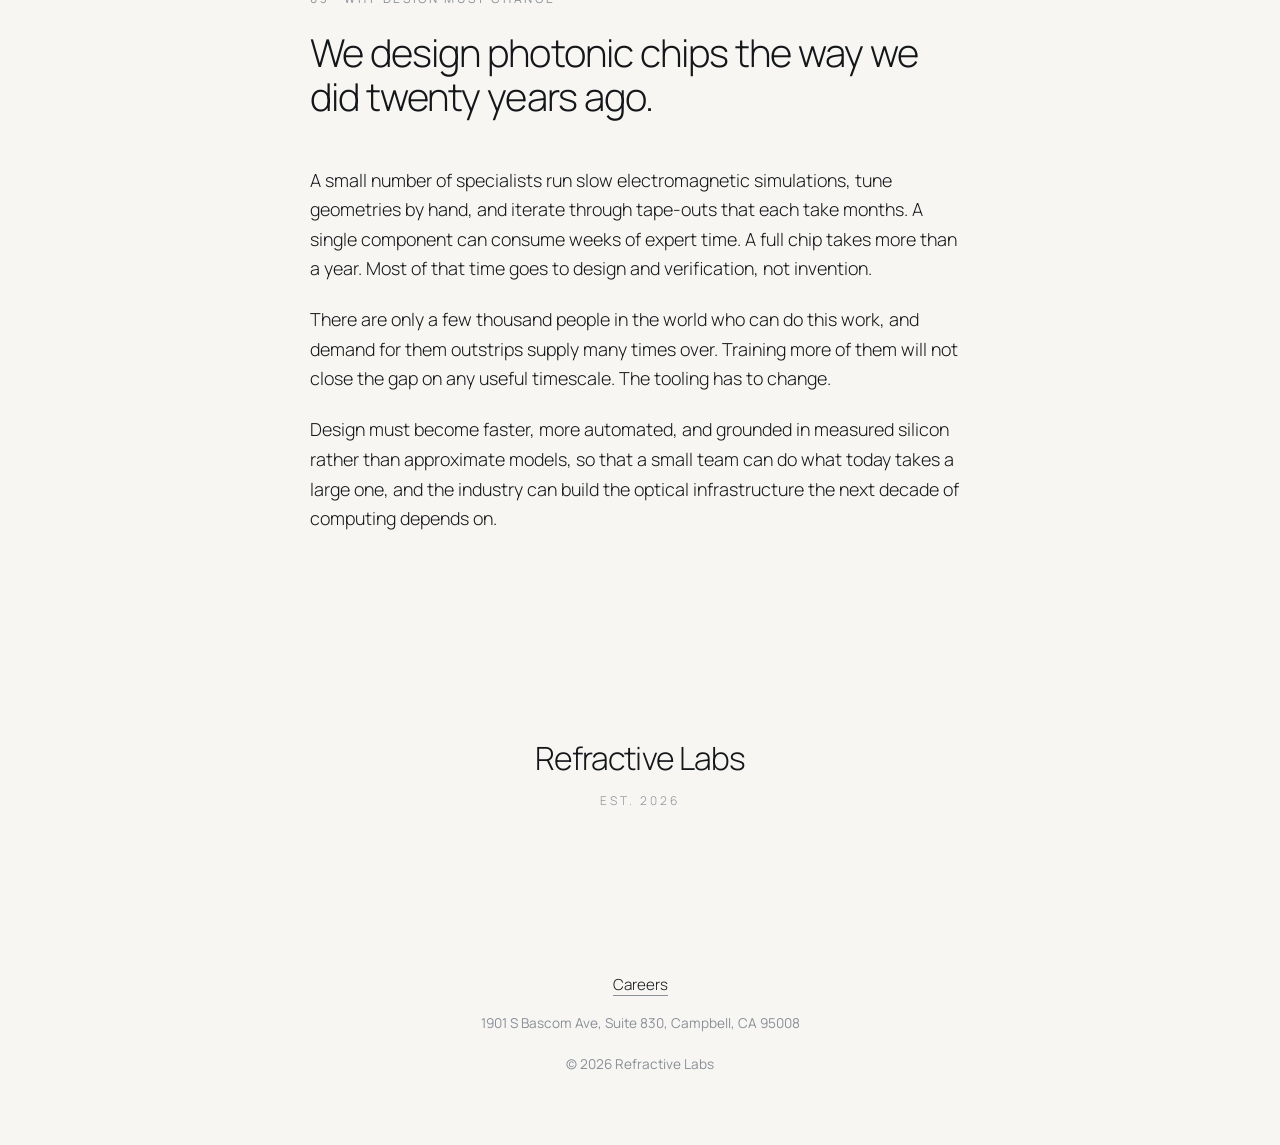
==== commit e278c701: "Remove chart title line Co-Authored-By: Claude Fable 5.1 <noreply@anthropic.com> Claude-Session: htt" ====
--- a/index.html
+++ b/index.html
@@ -46,7 +46,6 @@
       <p>A single strand of optical fiber carries more data than a bundle of copper the width of your arm, over longer distances, with a fraction of the energy per bit. For thirty years that was the story of the internet's backbone. It is now the story of what happens inside a data center, inside a rack, and soon inside a package.</p>
       <p>Compute has grown roughly threefold every two years. The bandwidth connecting that compute has grown by less than half that. Every generation, more of the machine's time and power is spent waiting on wires. Electrical interconnect is running into hard limits of loss, heat, and reach. Photonics is the way through.</p>
       <figure class="chart">
-        <p class="chart-title">Compute versus the wires that feed it, 1996 to 2023</p>
         <ul class="chart-legend"><li><span class="key s-flops"></span>Peak hardware FLOPS <span class="rate">3.0× / 2 yrs</span></li><li><span class="key s-dram"></span>DRAM bandwidth <span class="rate">1.6× / 2 yrs</span></li><li><span class="key s-ic"></span>Interconnect bandwidth <span class="rate">1.4× / 2 yrs</span></li></ul>
         <div class="chart-wrap">
 <svg class="chart-svg" viewBox="0 0 800 470" role="img" aria-labelledby="chart-title chart-desc">
--- a/assets/style.css
+++ b/assets/style.css
@@ -114,7 +114,6 @@
 @media (prefers-color-scheme: dark) {
   .chart { --s-flops: #3987e5; --s-dram: #d95926; --s-ic: #199e70; --grid: rgba(236, 238, 242, .10); --axis: rgba(236, 238, 242, .25); }
 }
-.chart-title { margin: 0 0 .6rem; font-weight: 400; color: var(--ink); }
 .chart-legend { list-style: none; margin: 0 0 .6rem; padding: 0; display: flex; flex-wrap: wrap; gap: .4rem 1.4rem; color: var(--muted); }
 .chart-legend li { display: flex; align-items: center; gap: .5rem; }
 .chart-legend .key { display: inline-block; width: 18px; height: 2px; border-radius: 1px; }
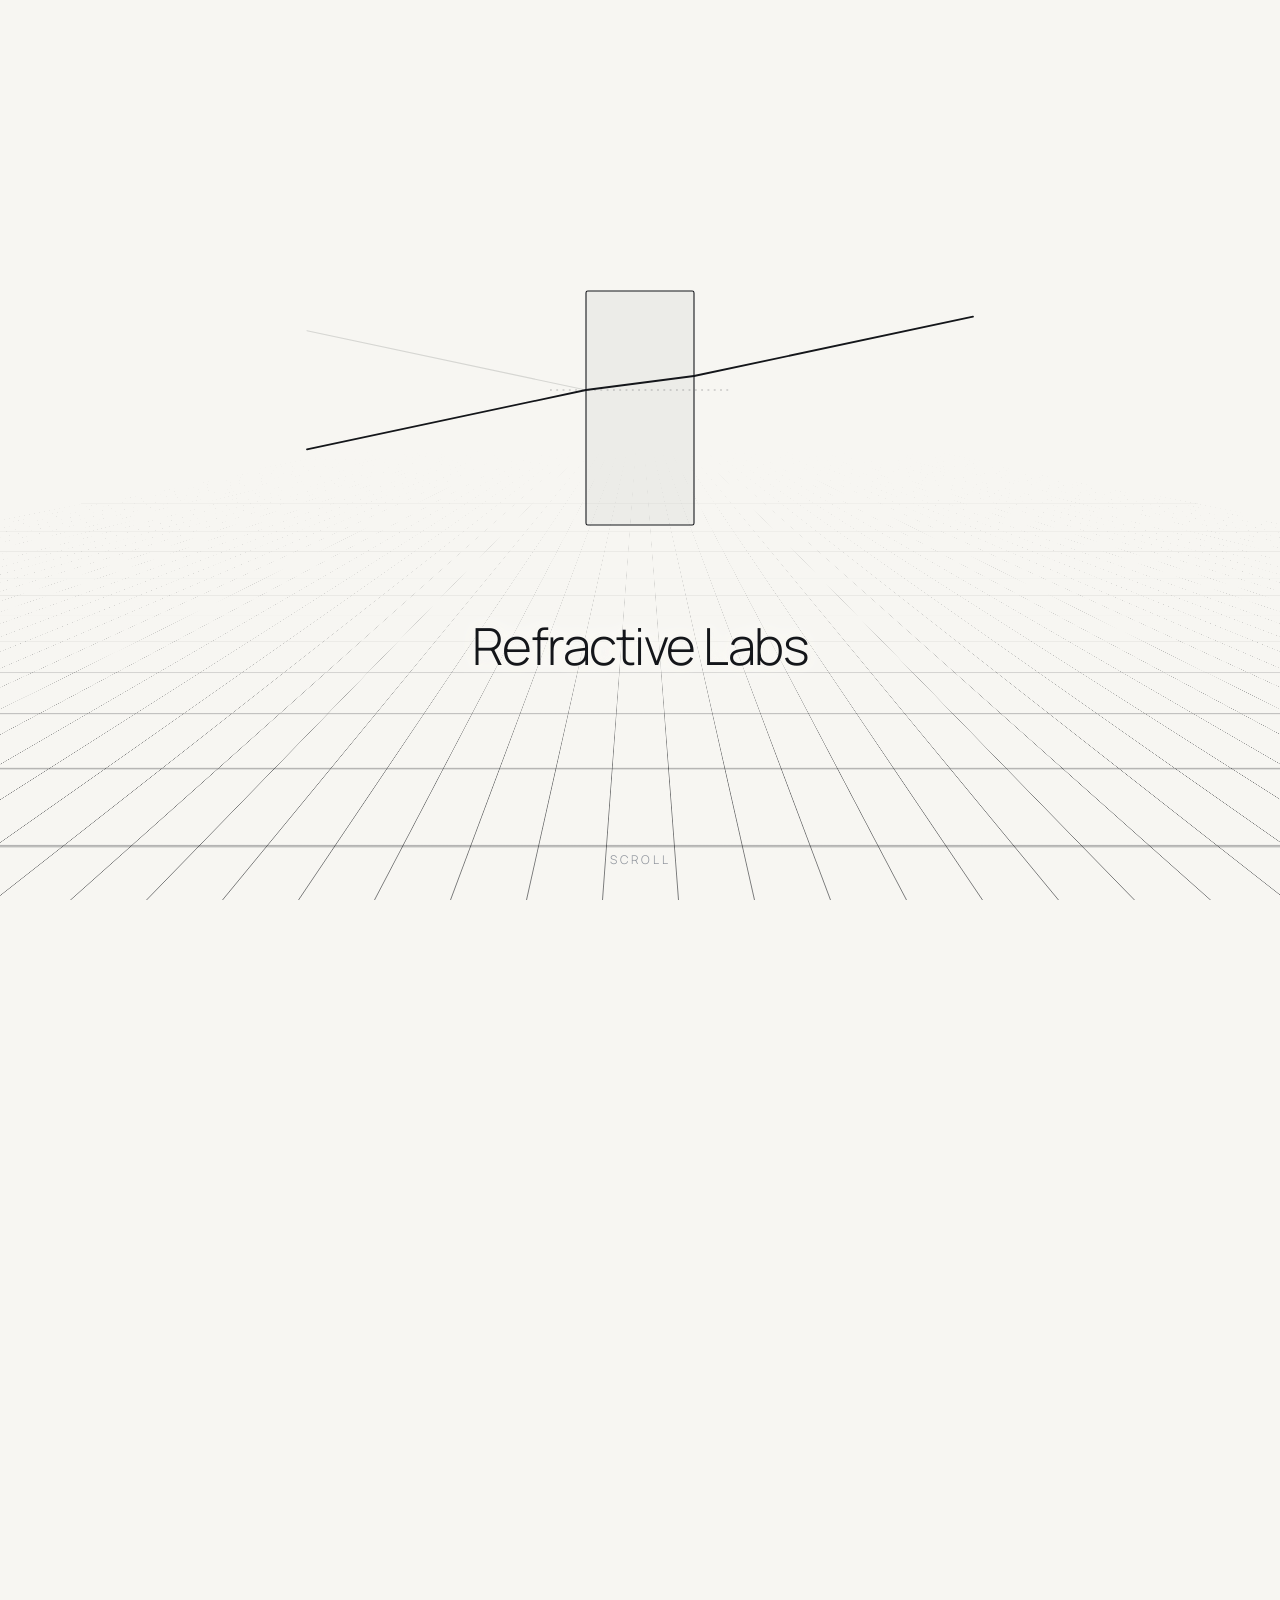
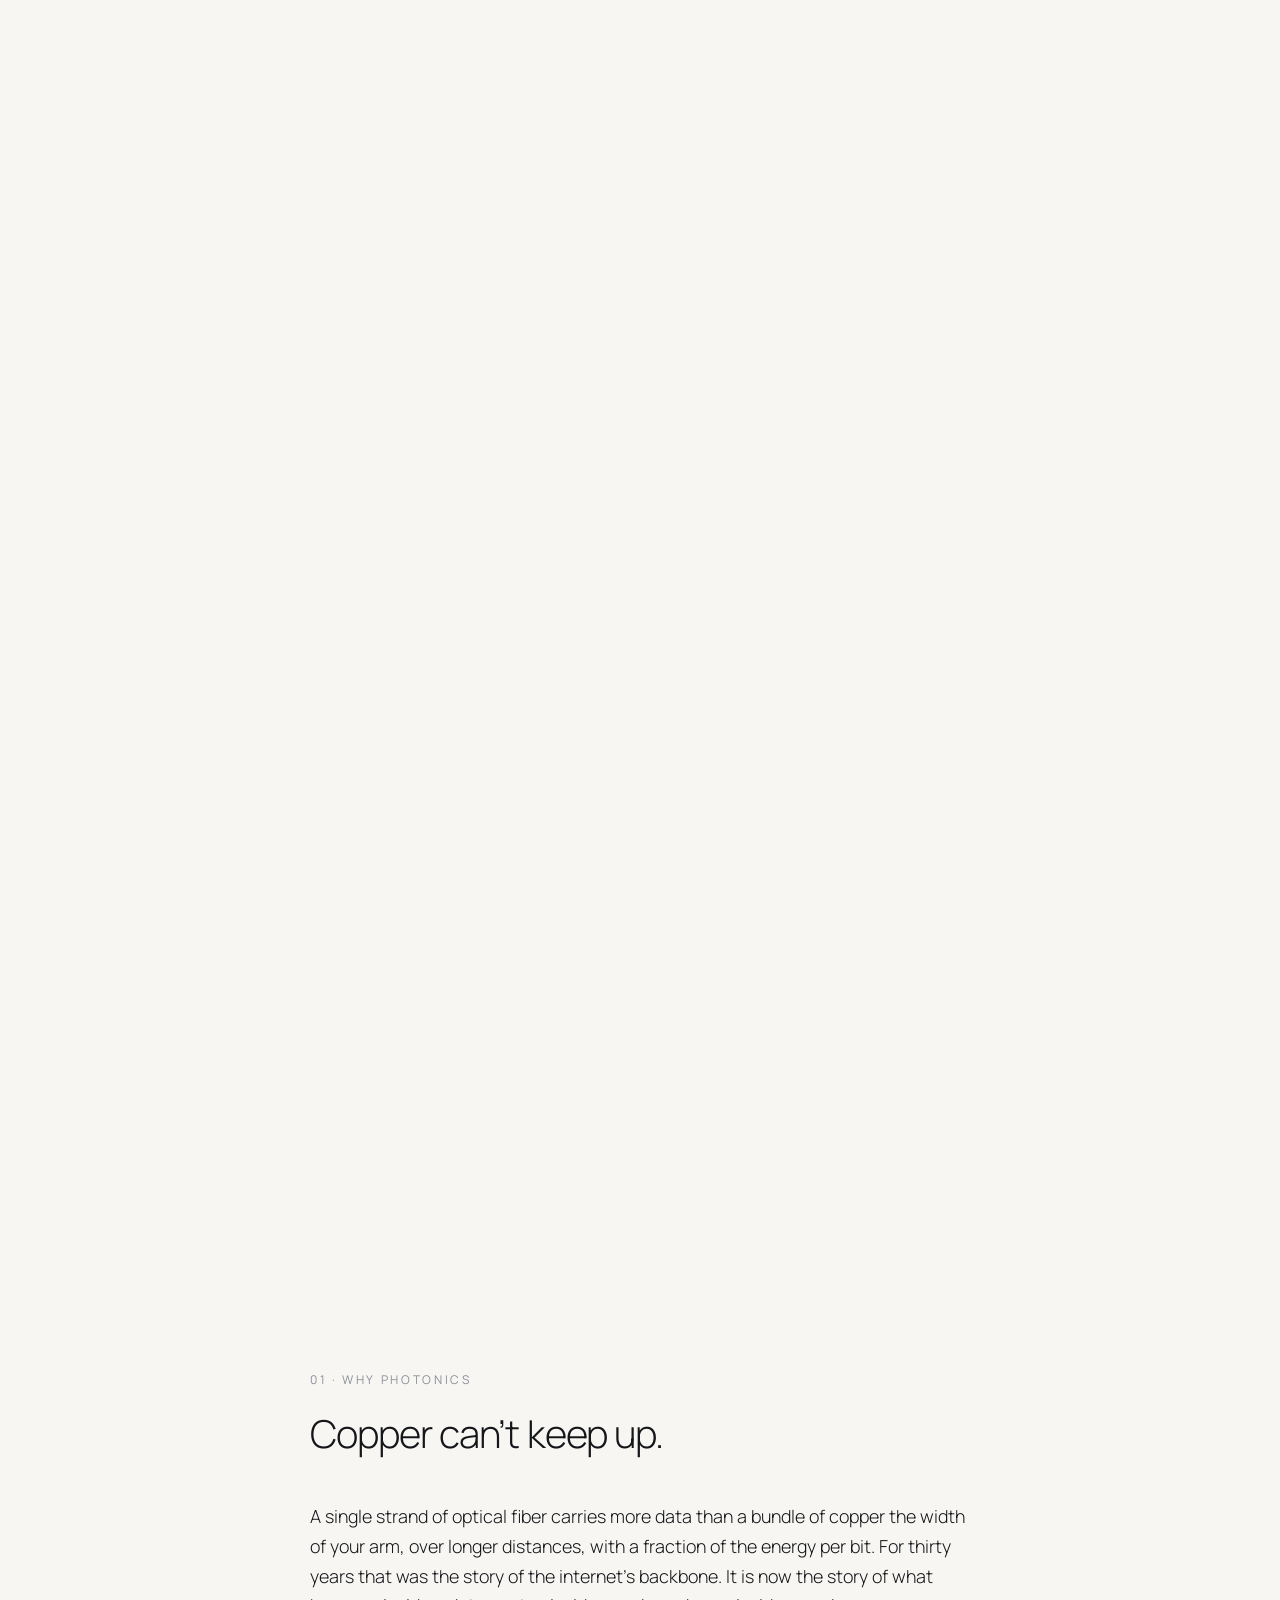
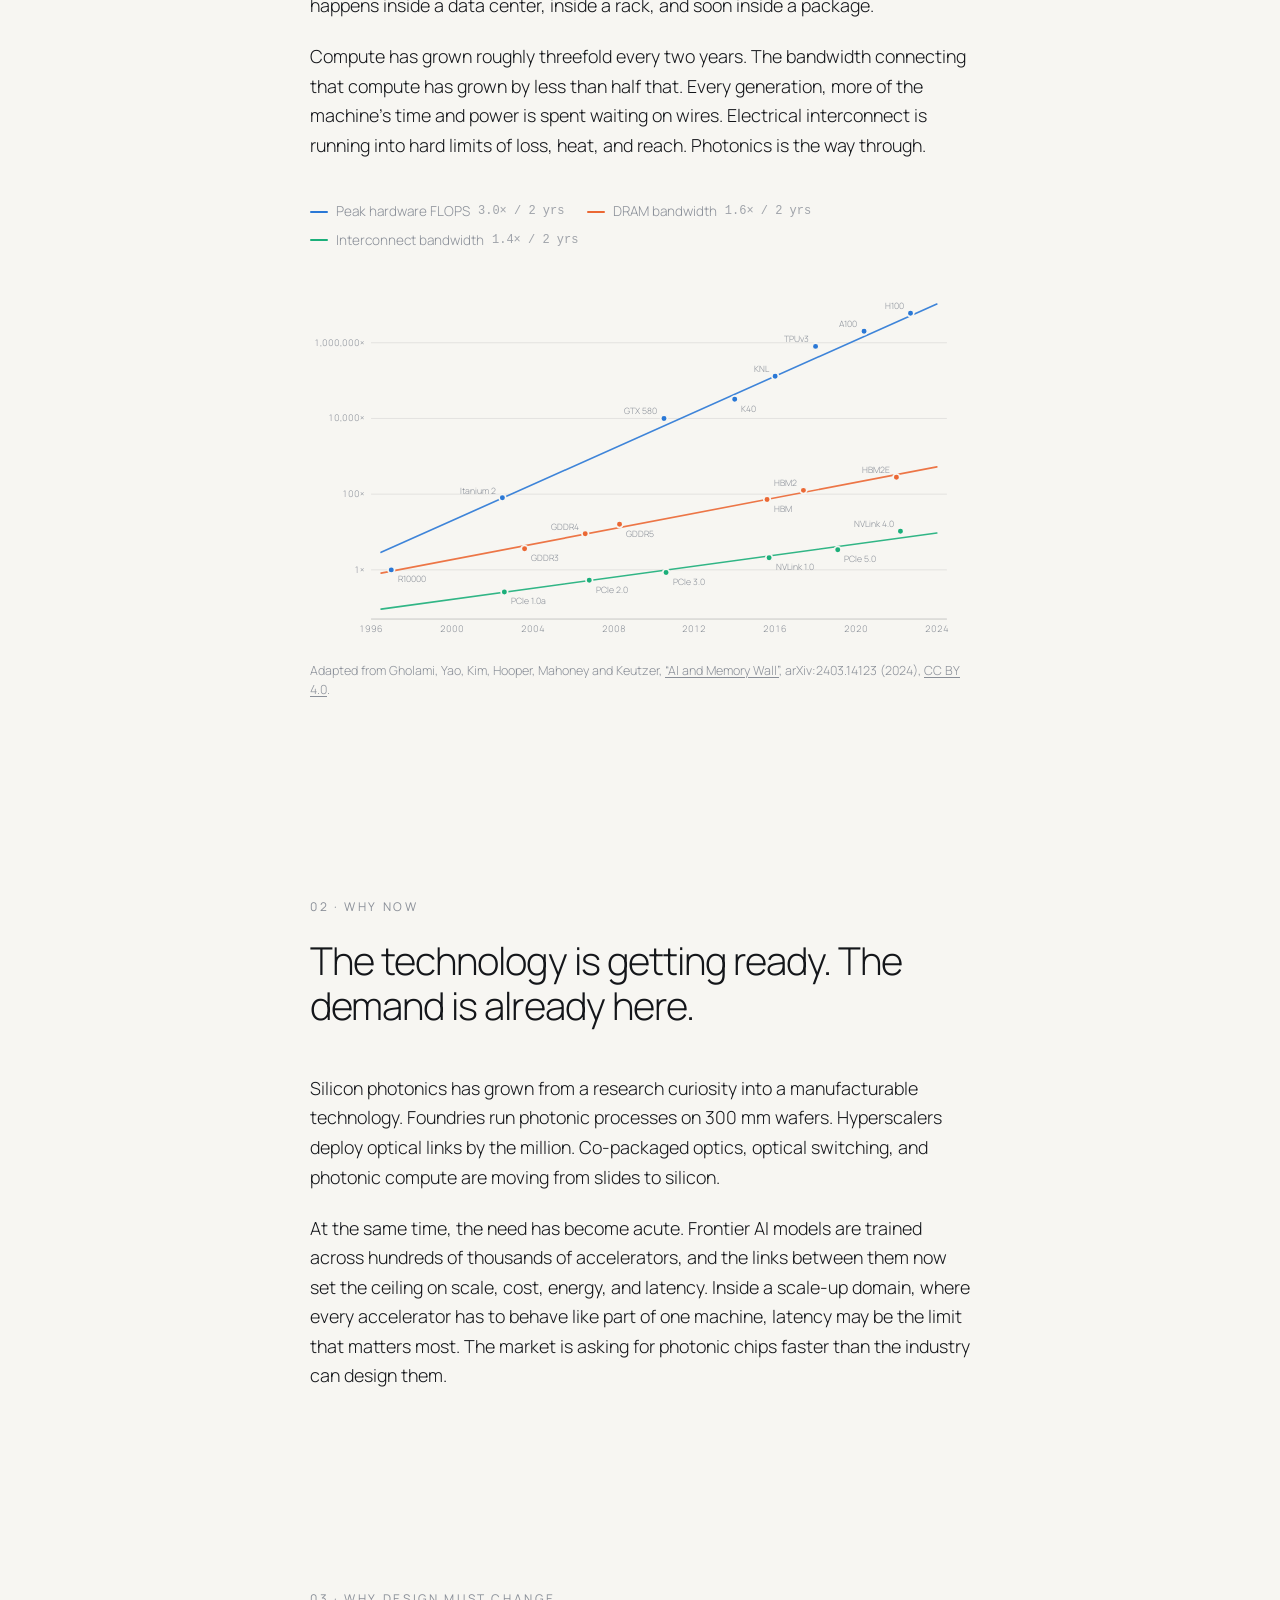
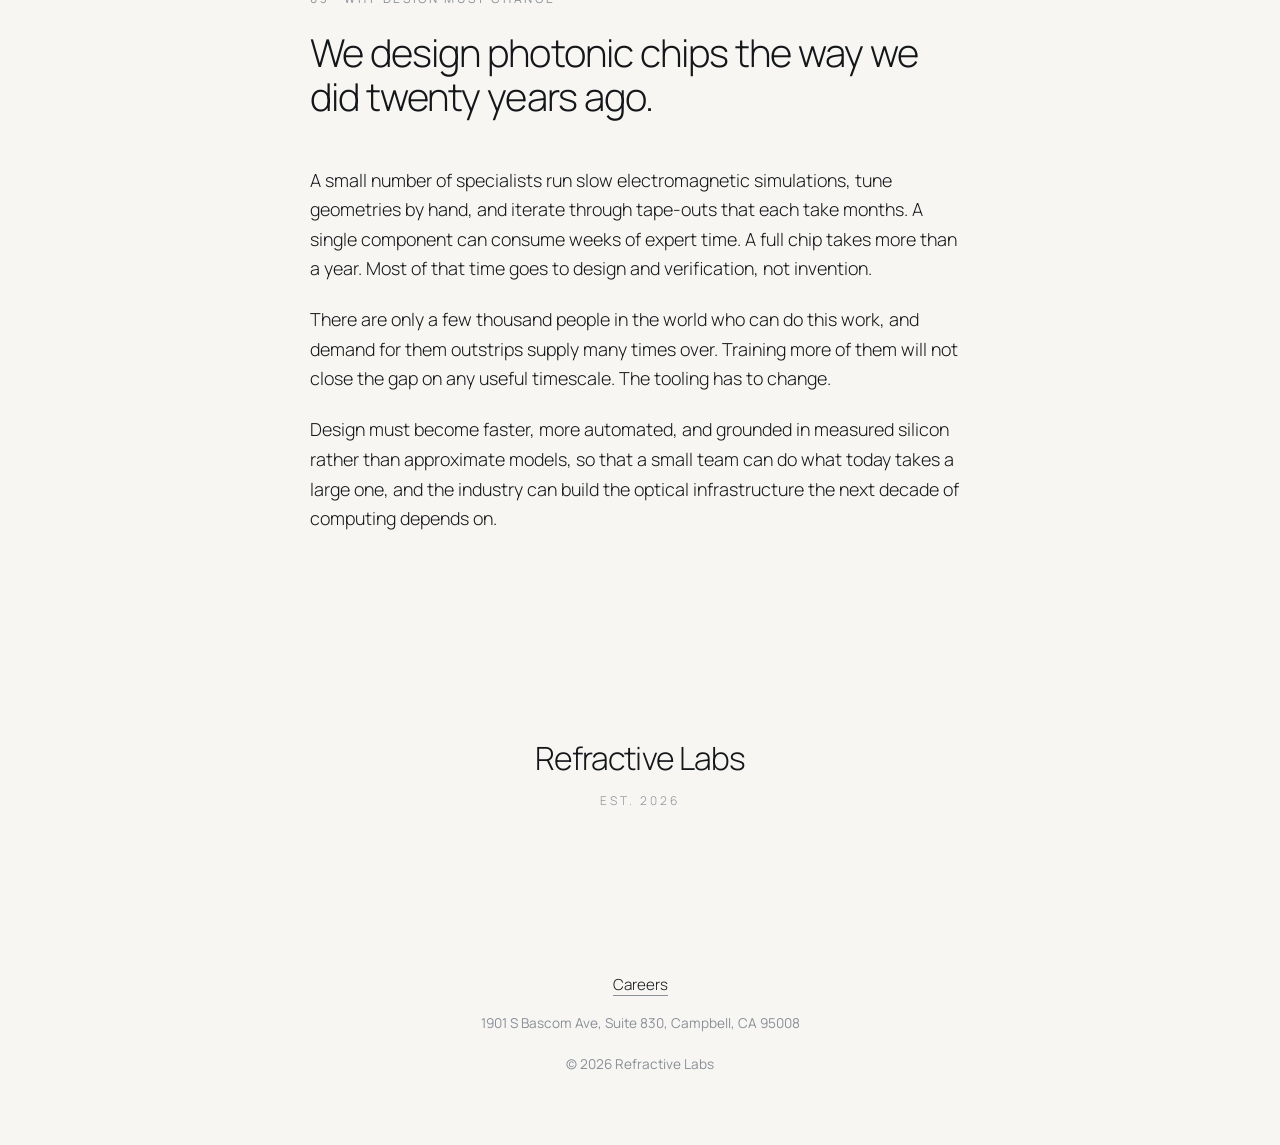
==== commit f06724e3: "Hero: add perspective floor grid behind the refraction demo Retro 3D grid on a CSS-transformed plane" ====
--- a/index.html
+++ b/index.html
@@ -21,6 +21,7 @@
   <!-- Scroll-driven hero. The tall wrapper provides scroll distance; the stage stays pinned. -->
   <section class="hero" id="hero">
     <div class="stage">
+      <div class="floor" id="floor" aria-hidden="true"><div class="floor-plane" id="floorPlane"></div></div>
       <figure class="figure" aria-hidden="true">
         <svg id="optics" viewBox="0 0 800 400" fill="none">
           <rect class="slab" x="340" y="70" width="120" height="260" rx="2"/>
@@ -166,6 +167,7 @@
   </footer>
 
   <script src="assets/optics.js"></script>
+  <script src="assets/grid.js"></script>
   <script src="assets/chart.js"></script>
 </body>
 </html>
--- a/assets/style.css
+++ b/assets/style.css
@@ -3,6 +3,7 @@
   --ink: #14161a;
   --muted: #8a8f98;
   --line: #14161a;
+  --grid: rgba(20, 22, 26, .55);
   --slab: rgba(20, 22, 26, .045);
   --glow-l: 46%;
   --sans: "Manrope", system-ui, -apple-system, "Segoe UI", Helvetica, Arial, sans-serif;
@@ -13,6 +14,7 @@
     --ink: #eceef2;
     --muted: #6f7580;
     --line: #eceef2;
+    --grid: rgba(255, 255, 255, .85);
     --slab: rgba(236, 238, 242, .06);
     --glow-l: 60%;
   }
@@ -37,7 +39,34 @@
   gap: 2rem;
   padding: 0 6vw;
 }
-.figure { margin: 0; width: min(100%, 720px); }
+.figure { margin: 0; width: min(100%, 720px); position: relative; z-index: 1; }
+.brand { position: relative; z-index: 1; }
+.cue { z-index: 1; }
+
+/* ---- perspective floor grid ---- */
+.floor {
+  position: absolute; left: 0; right: 0; bottom: 0;
+  height: 50vh;
+  overflow: hidden; pointer-events: none;
+  perspective: 36vh; perspective-origin: 50% 0;
+  -webkit-mask-image: linear-gradient(to bottom, transparent 0, rgba(0,0,0,.35) 40%, #000 72%, #000 100%);
+  mask-image: linear-gradient(to bottom, transparent 0, rgba(0,0,0,.35) 40%, #000 72%, #000 100%);
+  z-index: 0;
+}
+.floor-plane {
+  position: absolute; left: -150%; right: -150%; bottom: 0;
+  height: 900%;
+  transform-origin: 50% 100%;
+  transform: rotateX(80deg);
+  --cell: 76px;
+  background-image:
+    linear-gradient(to right, var(--grid) 1.5px, transparent 1.5px),
+    linear-gradient(to bottom, var(--grid) 1.5px, transparent 1.5px);
+  background-size: var(--cell) var(--cell);
+  background-position: 50% var(--gy, 0px);
+  will-change: background-position;
+}
+@media (max-width: 640px) { .floor-plane { --cell: 52px; } }
 .figure svg { display: block; width: 100%; height: auto; overflow: visible; }
 
 .slab { fill: var(--slab); stroke: var(--line); stroke-width: 1.2; }
@@ -55,6 +84,7 @@
   letter-spacing: -0.03em;
   line-height: 1;
   text-align: center;
+  text-shadow: 0 0 28px var(--bg), 0 0 14px var(--bg), 0 0 6px var(--bg);
 }
 .cue {
   position: absolute; bottom: 2rem; left: 0; right: 0;
@@ -162,6 +192,7 @@
 .seg.on { opacity: 1; filter: url(#vglow); }
 .vfd-label { fill: #7ff7dc; opacity: .55; font-family: ui-monospace, SFMono-Regular, Menlo, monospace; font-size: 9px; letter-spacing: .25em; }
 .heater { fill: #ff6a3d; stroke: var(--line); stroke-width: 1; opacity: .25; }
+.challenge { padding-left: 1rem; border-left: 1px solid var(--muted); }
 .email { margin-top: 2rem; font-size: 1.15rem; display: flex; align-items: baseline; gap: 1rem; flex-wrap: wrap; }
 .obf { font-family: ui-monospace, SFMono-Regular, Menlo, monospace; font-size: .95rem; letter-spacing: .01em; white-space: nowrap; }
 .obf .at { color: var(--muted); }
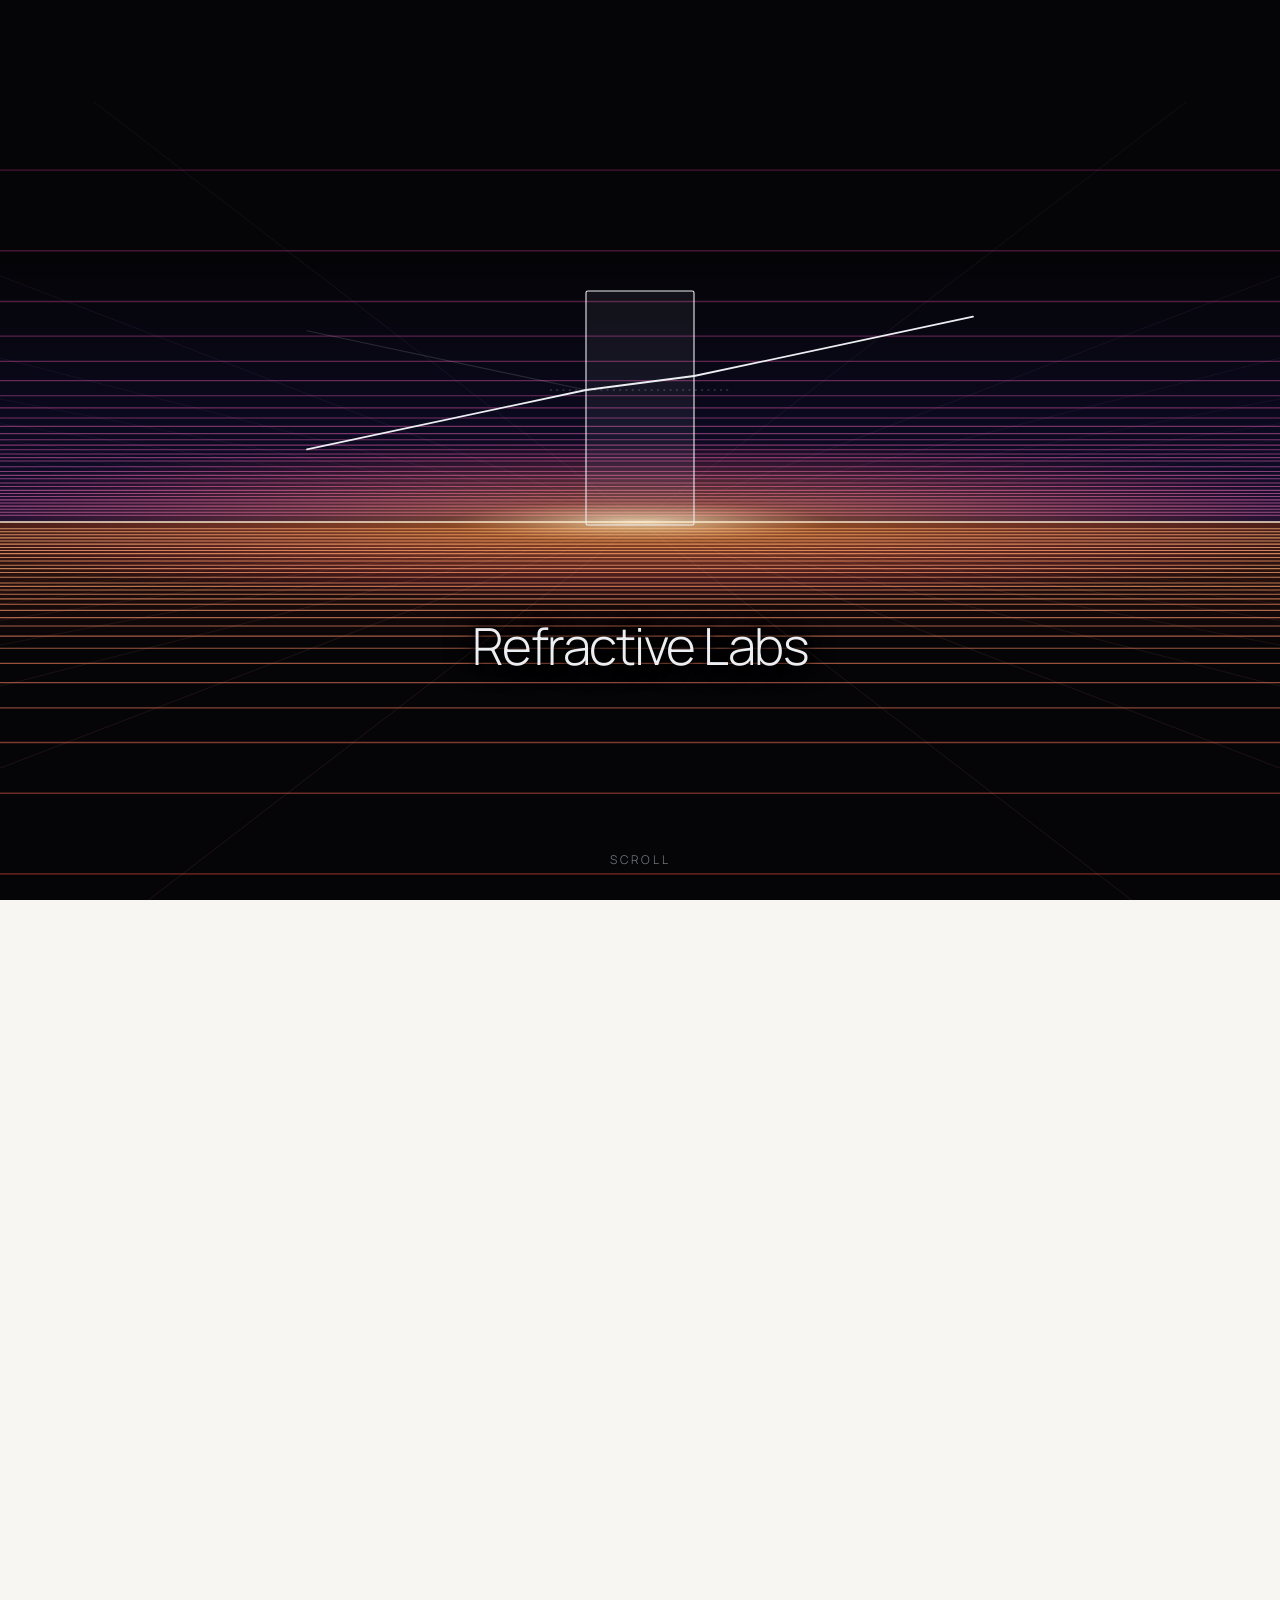
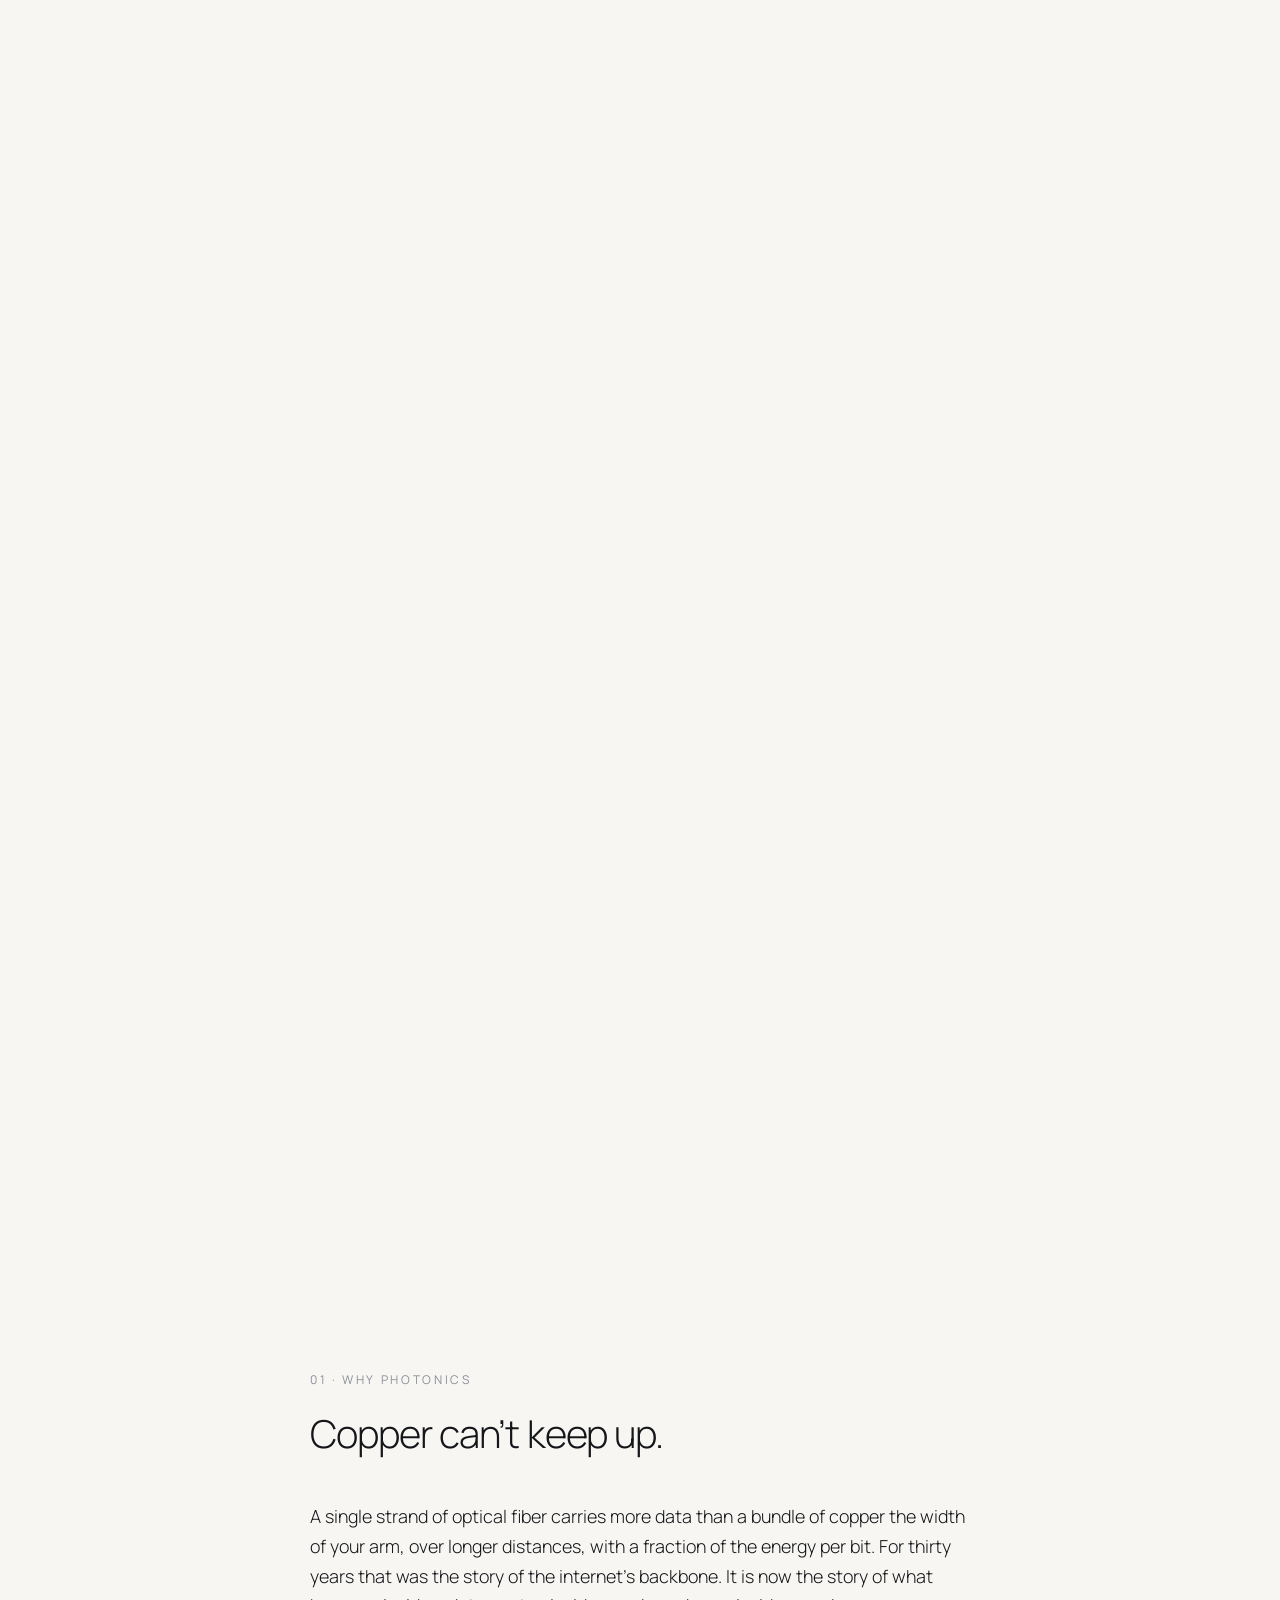
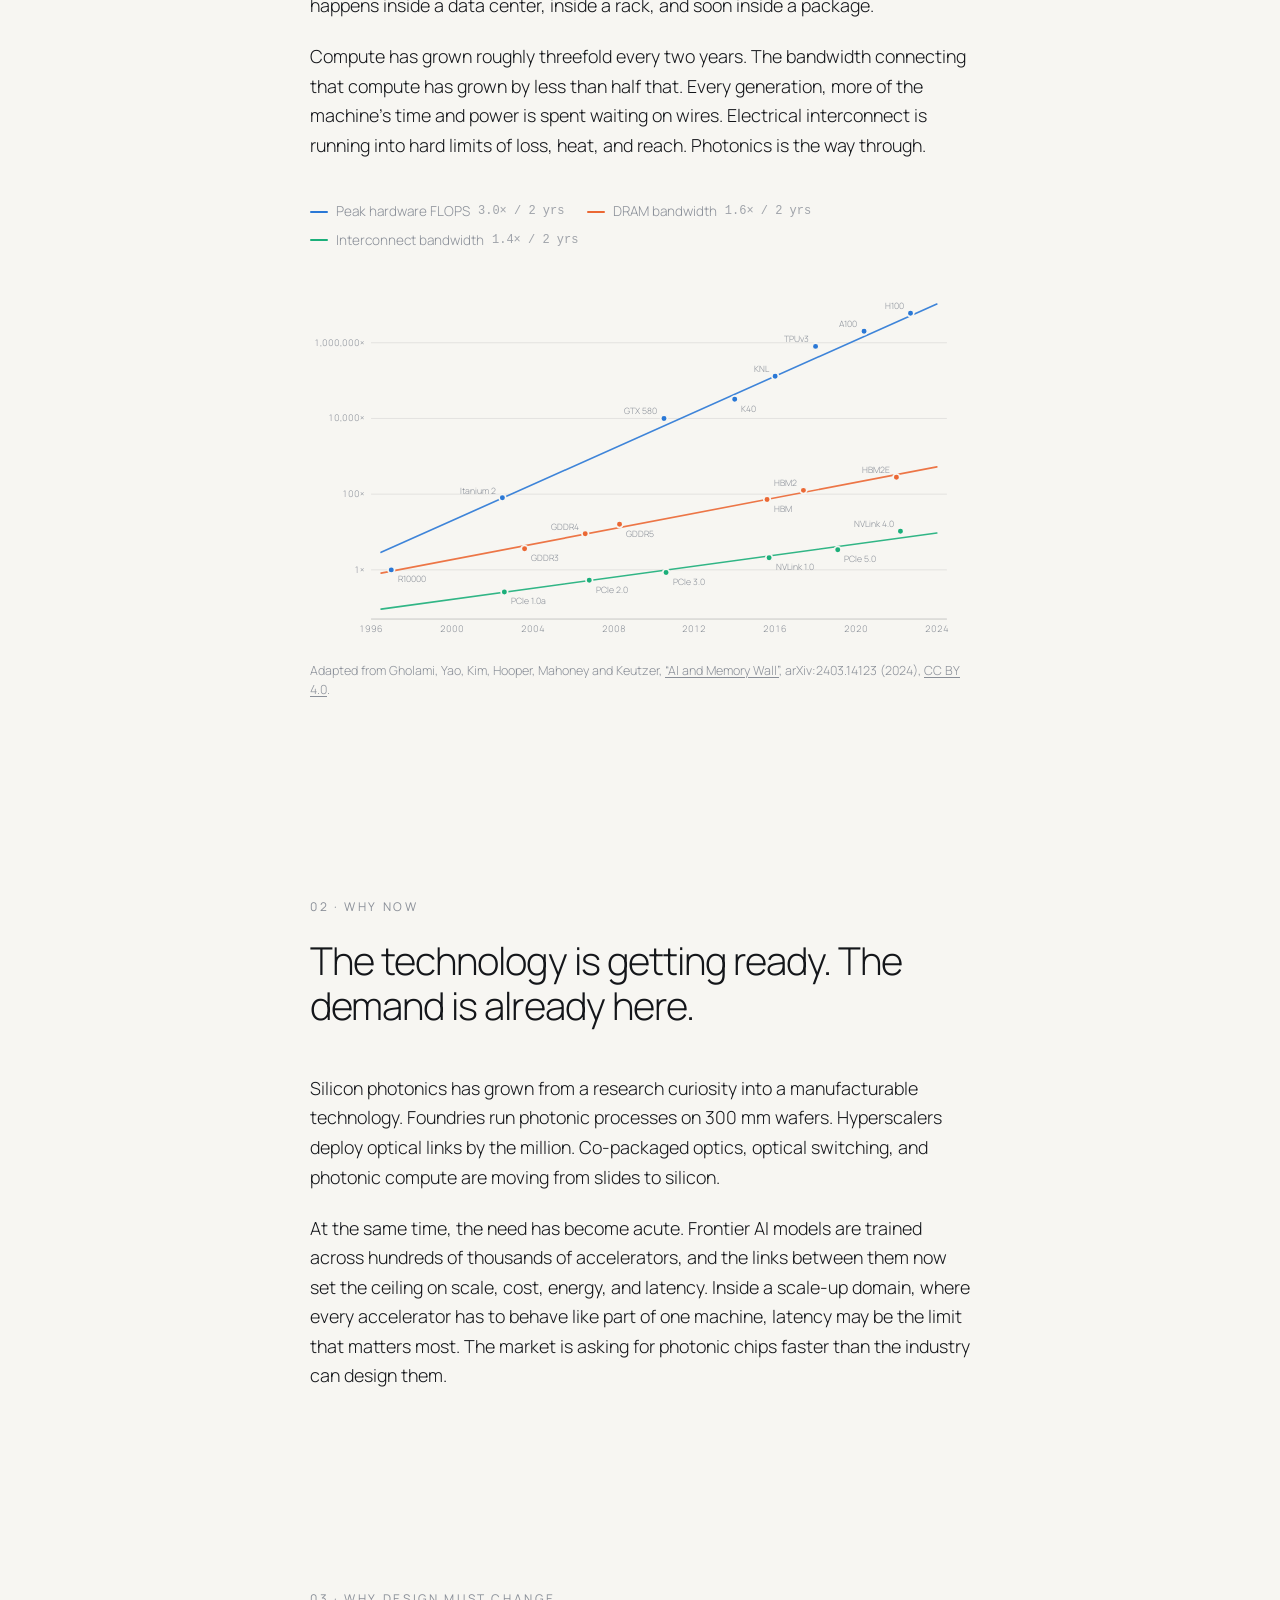
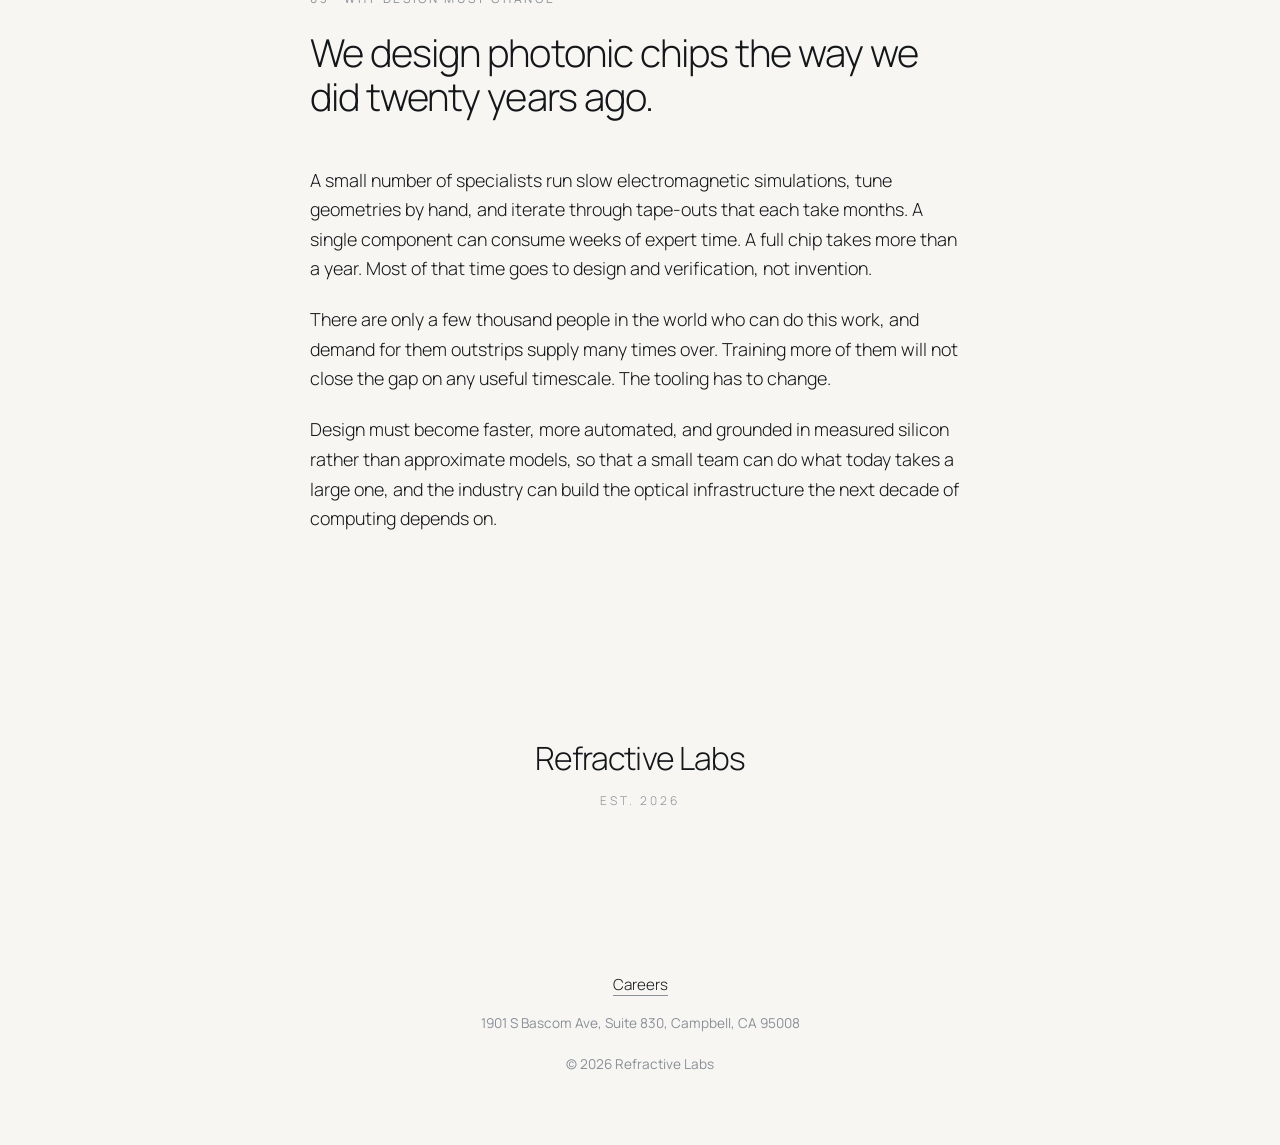
==== commit ced562bd: "Hero: horizon grid after the 1990 Bandai Emotion ident Canvas renderer: glowing horizon on a black s" ====
--- a/index.html
+++ b/index.html
@@ -21,7 +21,7 @@
   <!-- Scroll-driven hero. The tall wrapper provides scroll distance; the stage stays pinned. -->
   <section class="hero" id="hero">
     <div class="stage">
-      <div class="floor" id="floor" aria-hidden="true"><div class="floor-plane" id="floorPlane"></div></div>
+      <canvas class="horizon" id="horizon" aria-hidden="true"></canvas>
       <figure class="figure" aria-hidden="true">
         <svg id="optics" viewBox="0 0 800 400" fill="none">
           <rect class="slab" x="340" y="70" width="120" height="260" rx="2"/>
--- a/assets/style.css
+++ b/assets/style.css
@@ -3,7 +3,6 @@
   --ink: #14161a;
   --muted: #8a8f98;
   --line: #14161a;
-  --grid: rgba(20, 22, 26, .55);
   --slab: rgba(20, 22, 26, .045);
   --glow-l: 46%;
   --sans: "Manrope", system-ui, -apple-system, "Segoe UI", Helvetica, Arial, sans-serif;
@@ -14,7 +13,6 @@
     --ink: #eceef2;
     --muted: #6f7580;
     --line: #eceef2;
-    --grid: rgba(255, 255, 255, .85);
     --slab: rgba(236, 238, 242, .06);
     --glow-l: 60%;
   }
@@ -43,30 +41,16 @@
 .brand { position: relative; z-index: 1; }
 .cue { z-index: 1; }
 
-/* ---- perspective floor grid ---- */
-.floor {
-  position: absolute; left: 0; right: 0; bottom: 0;
-  height: 50vh;
-  overflow: hidden; pointer-events: none;
-  perspective: 36vh; perspective-origin: 50% 0;
-  -webkit-mask-image: linear-gradient(to bottom, transparent 0, rgba(0,0,0,.35) 40%, #000 72%, #000 100%);
-  mask-image: linear-gradient(to bottom, transparent 0, rgba(0,0,0,.35) 40%, #000 72%, #000 100%);
-  z-index: 0;
-}
-.floor-plane {
-  position: absolute; left: -150%; right: -150%; bottom: 0;
-  height: 900%;
-  transform-origin: 50% 100%;
-  transform: rotateX(80deg);
-  --cell: 76px;
-  background-image:
-    linear-gradient(to right, var(--grid) 1.5px, transparent 1.5px),
-    linear-gradient(to bottom, var(--grid) 1.5px, transparent 1.5px);
-  background-size: var(--cell) var(--cell);
-  background-position: 50% var(--gy, 0px);
-  will-change: background-position;
-}
-@media (max-width: 640px) { .floor-plane { --cell: 52px; } }
+/* ---- horizon grid (canvas) ----
+   The stage is always dark: the effect is a glowing horizon on black. */
+.stage {
+  --bg: #050507; --ink: #eceef2; --muted: #7a808a; --line: #eceef2;
+  --slab: rgba(236, 238, 242, .06); --glow-l: 60%;
+  background: var(--bg); color: var(--ink);
+}
+.stage .disp { mix-blend-mode: screen; }
+.horizon { position: absolute; inset: 0; z-index: 0; pointer-events: none; display: block; width: 100%; height: 100%; }
+
 .figure svg { display: block; width: 100%; height: auto; overflow: visible; }
 
 .slab { fill: var(--slab); stroke: var(--line); stroke-width: 1.2; }
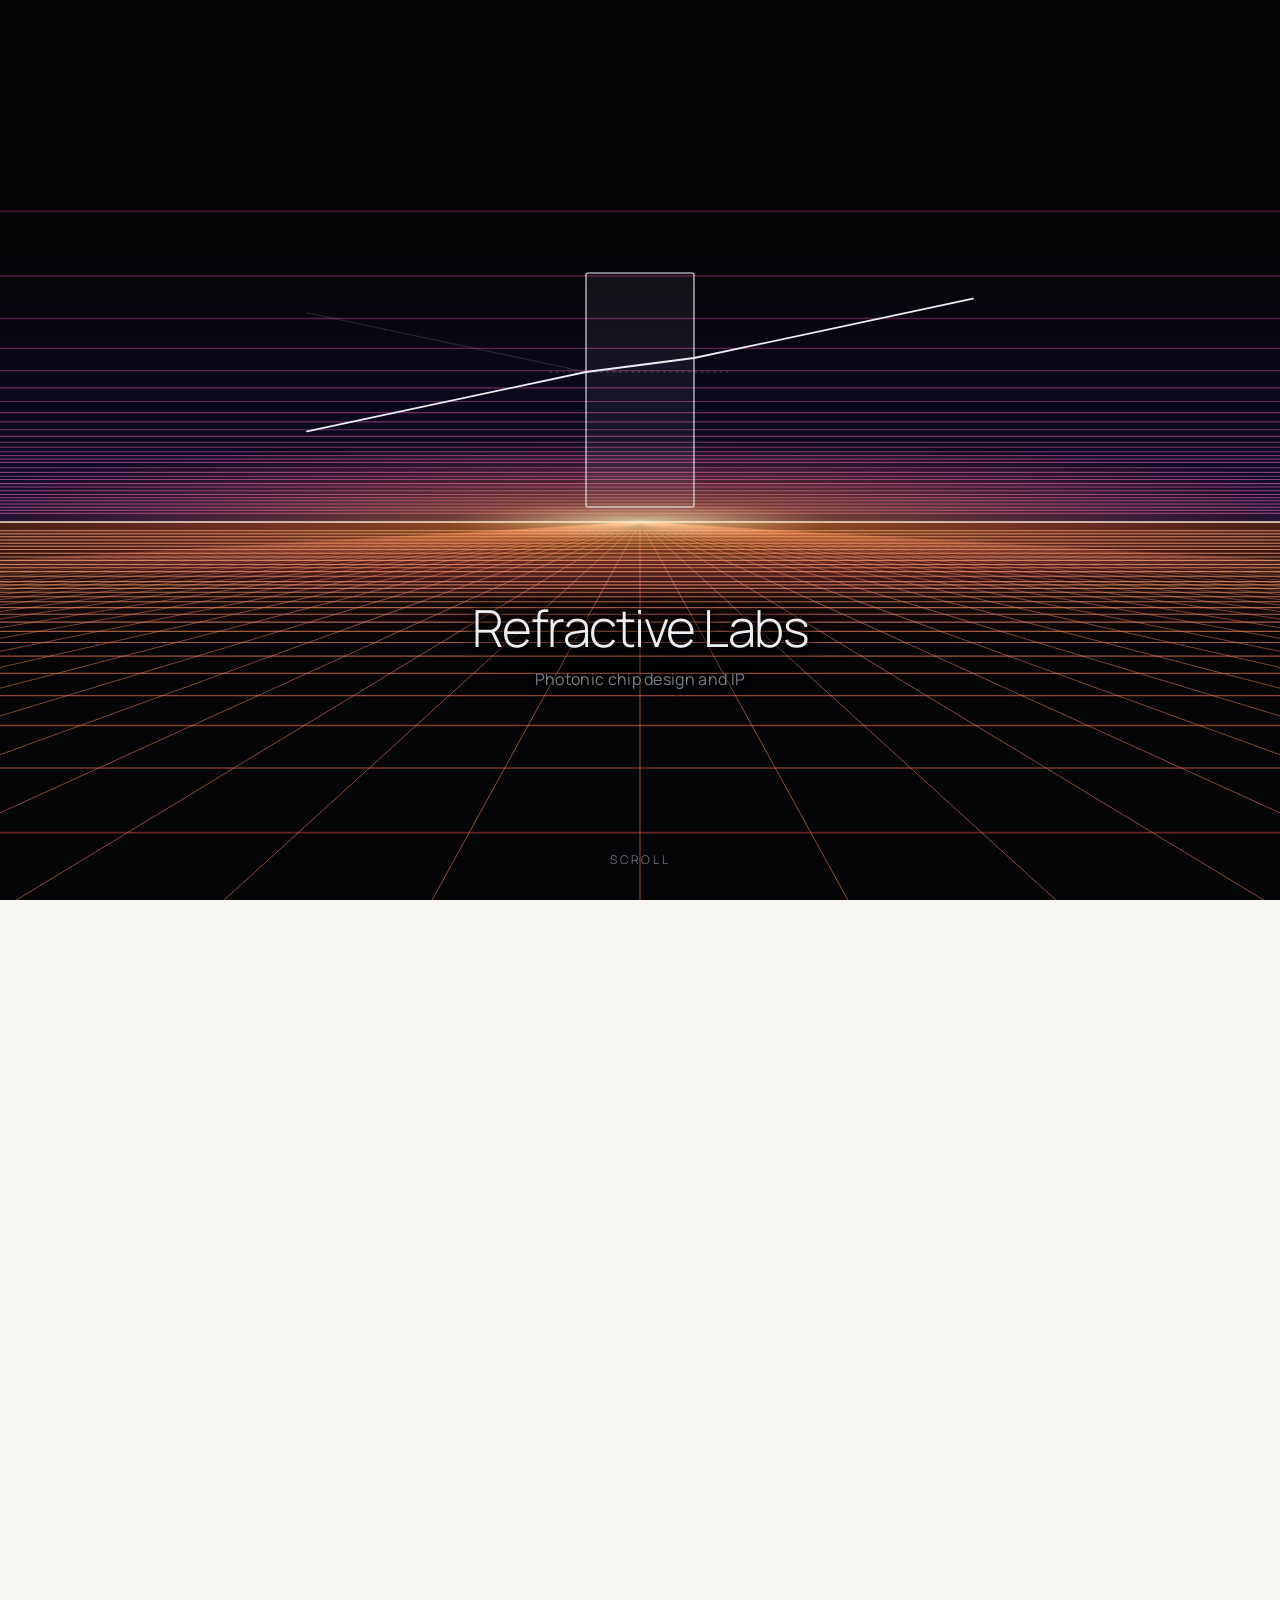
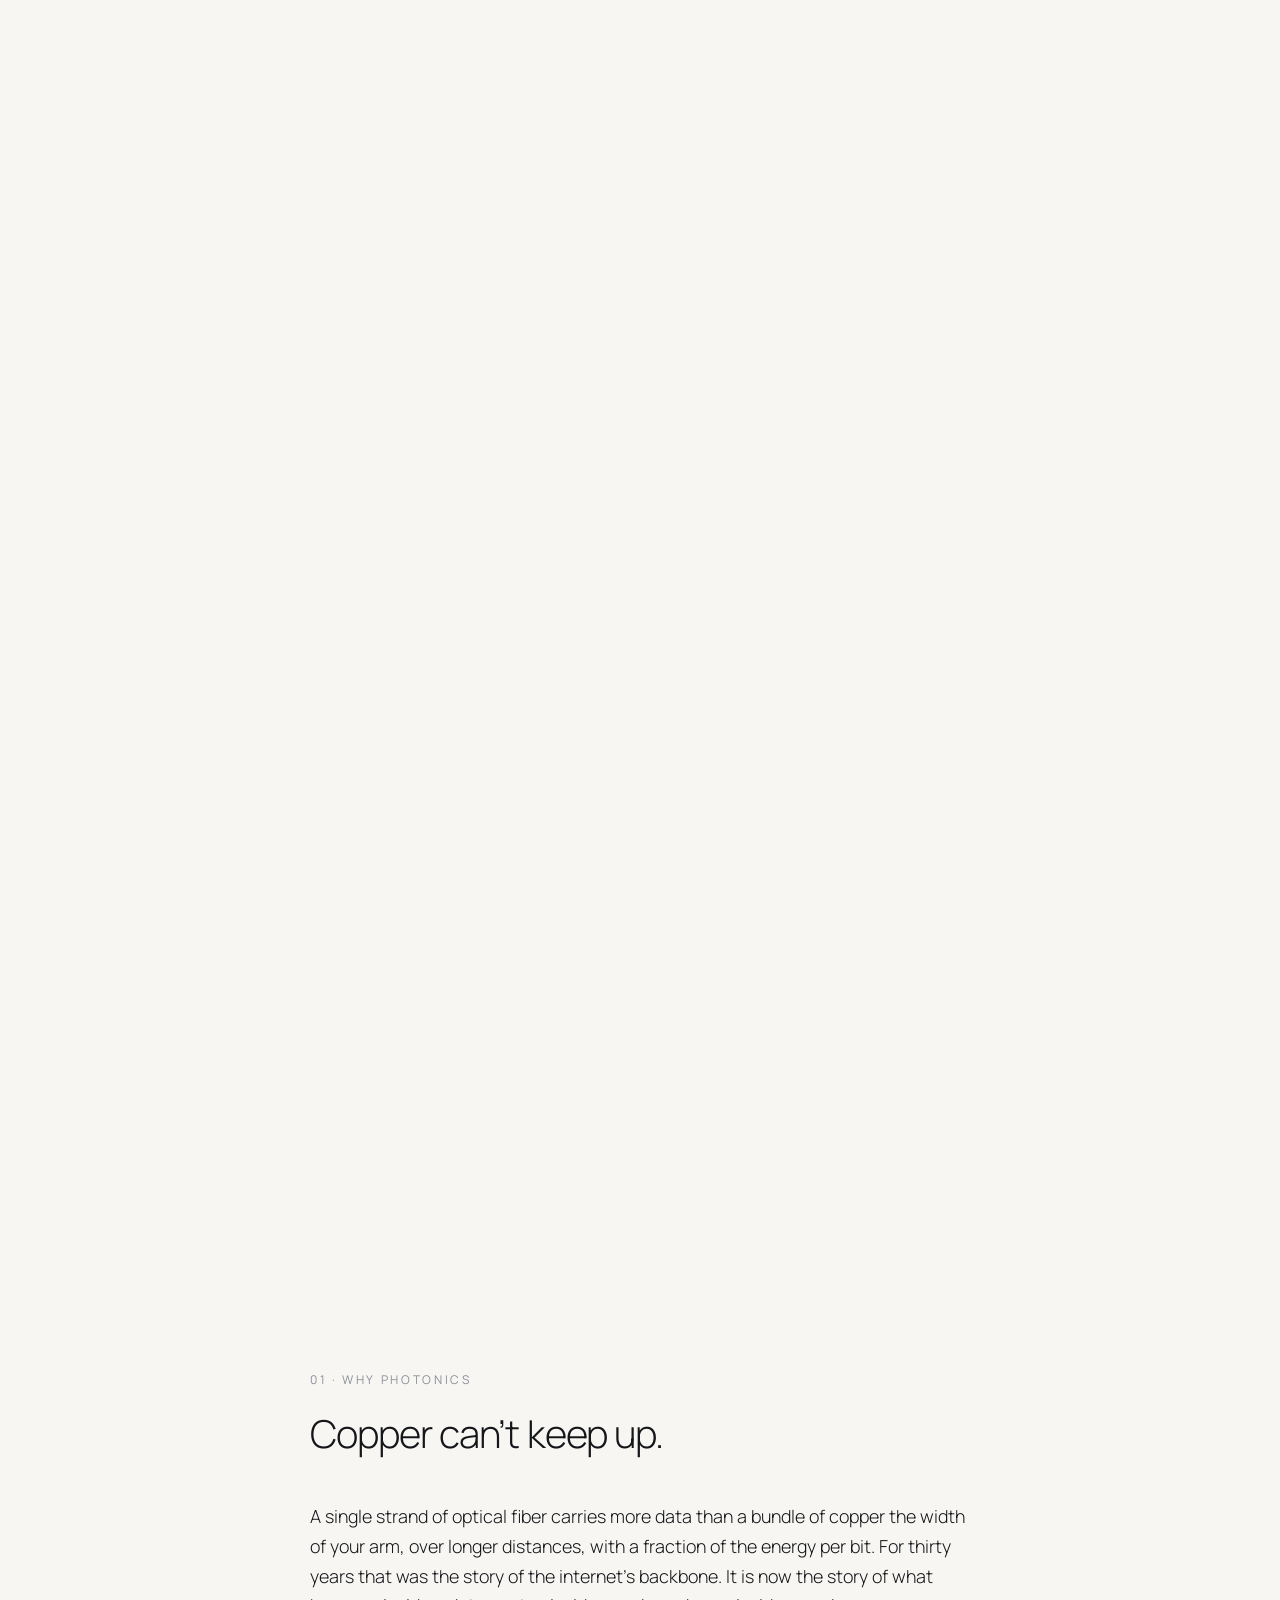
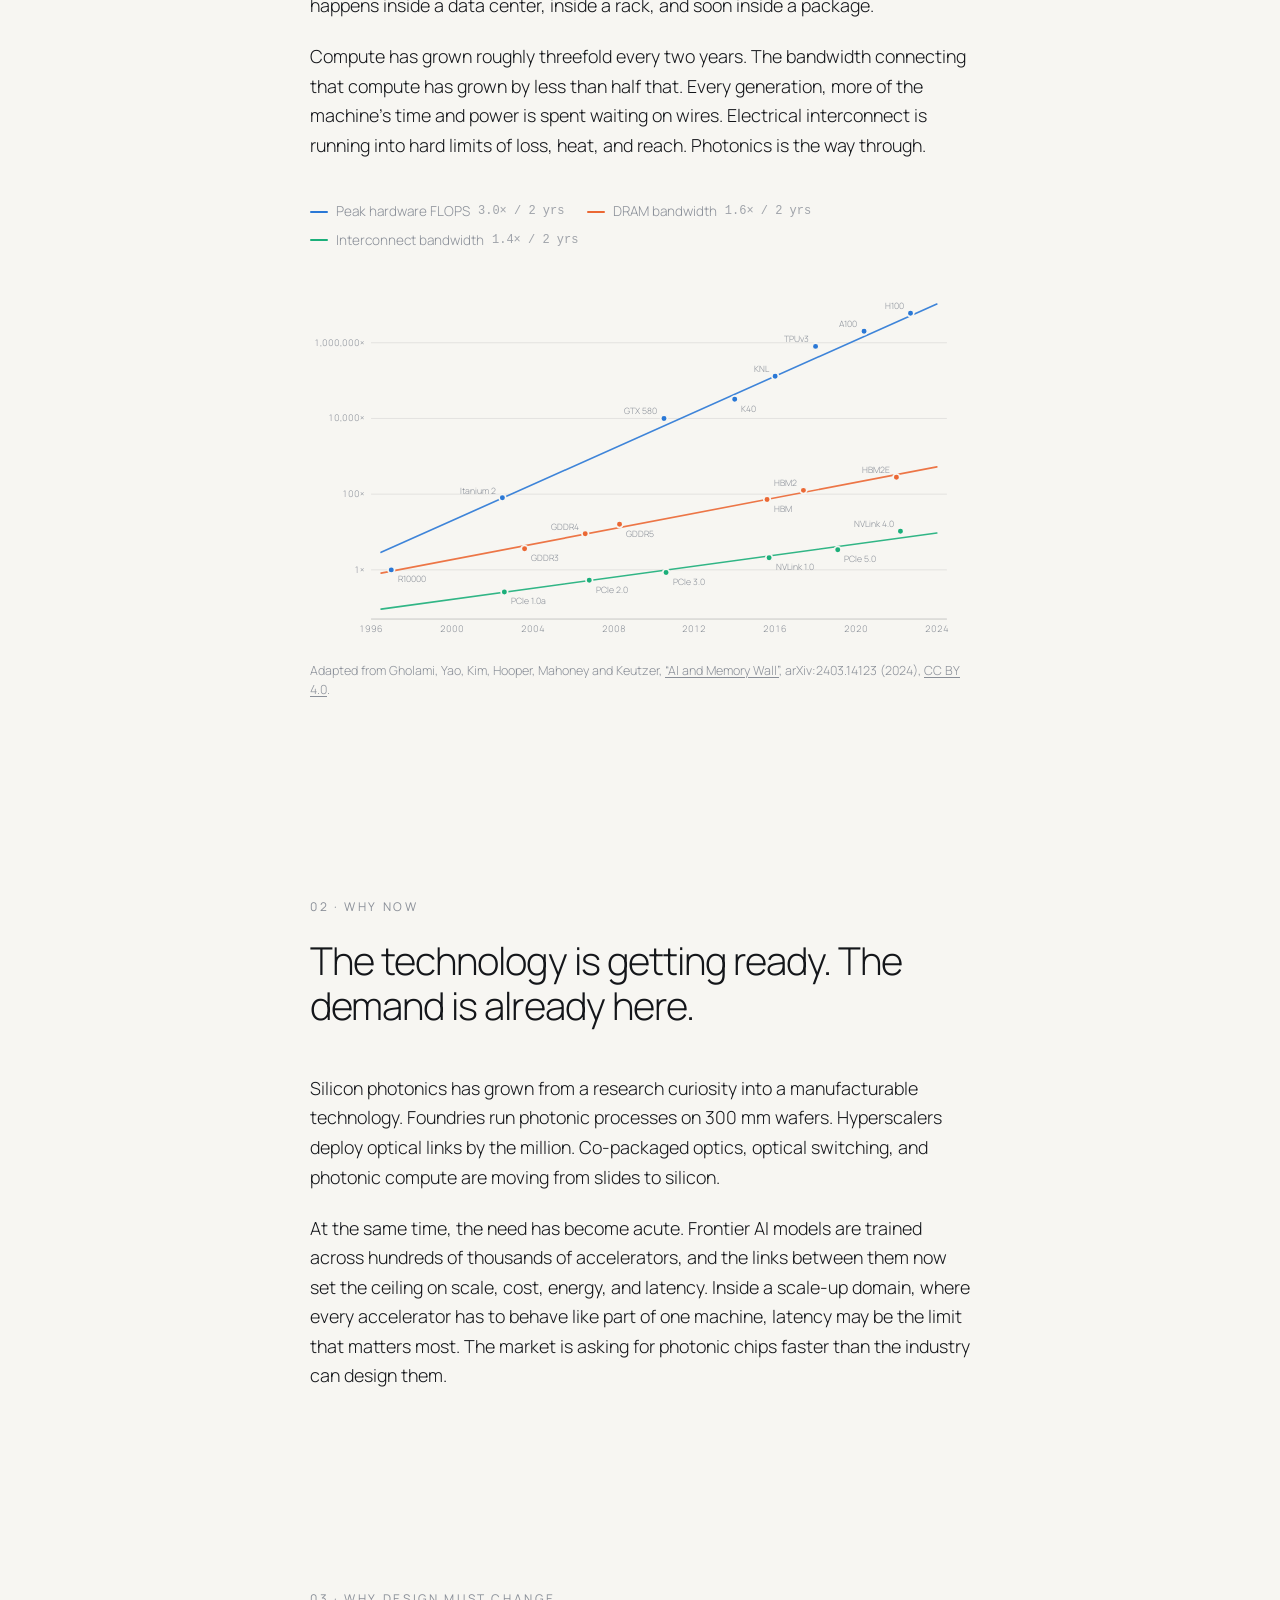
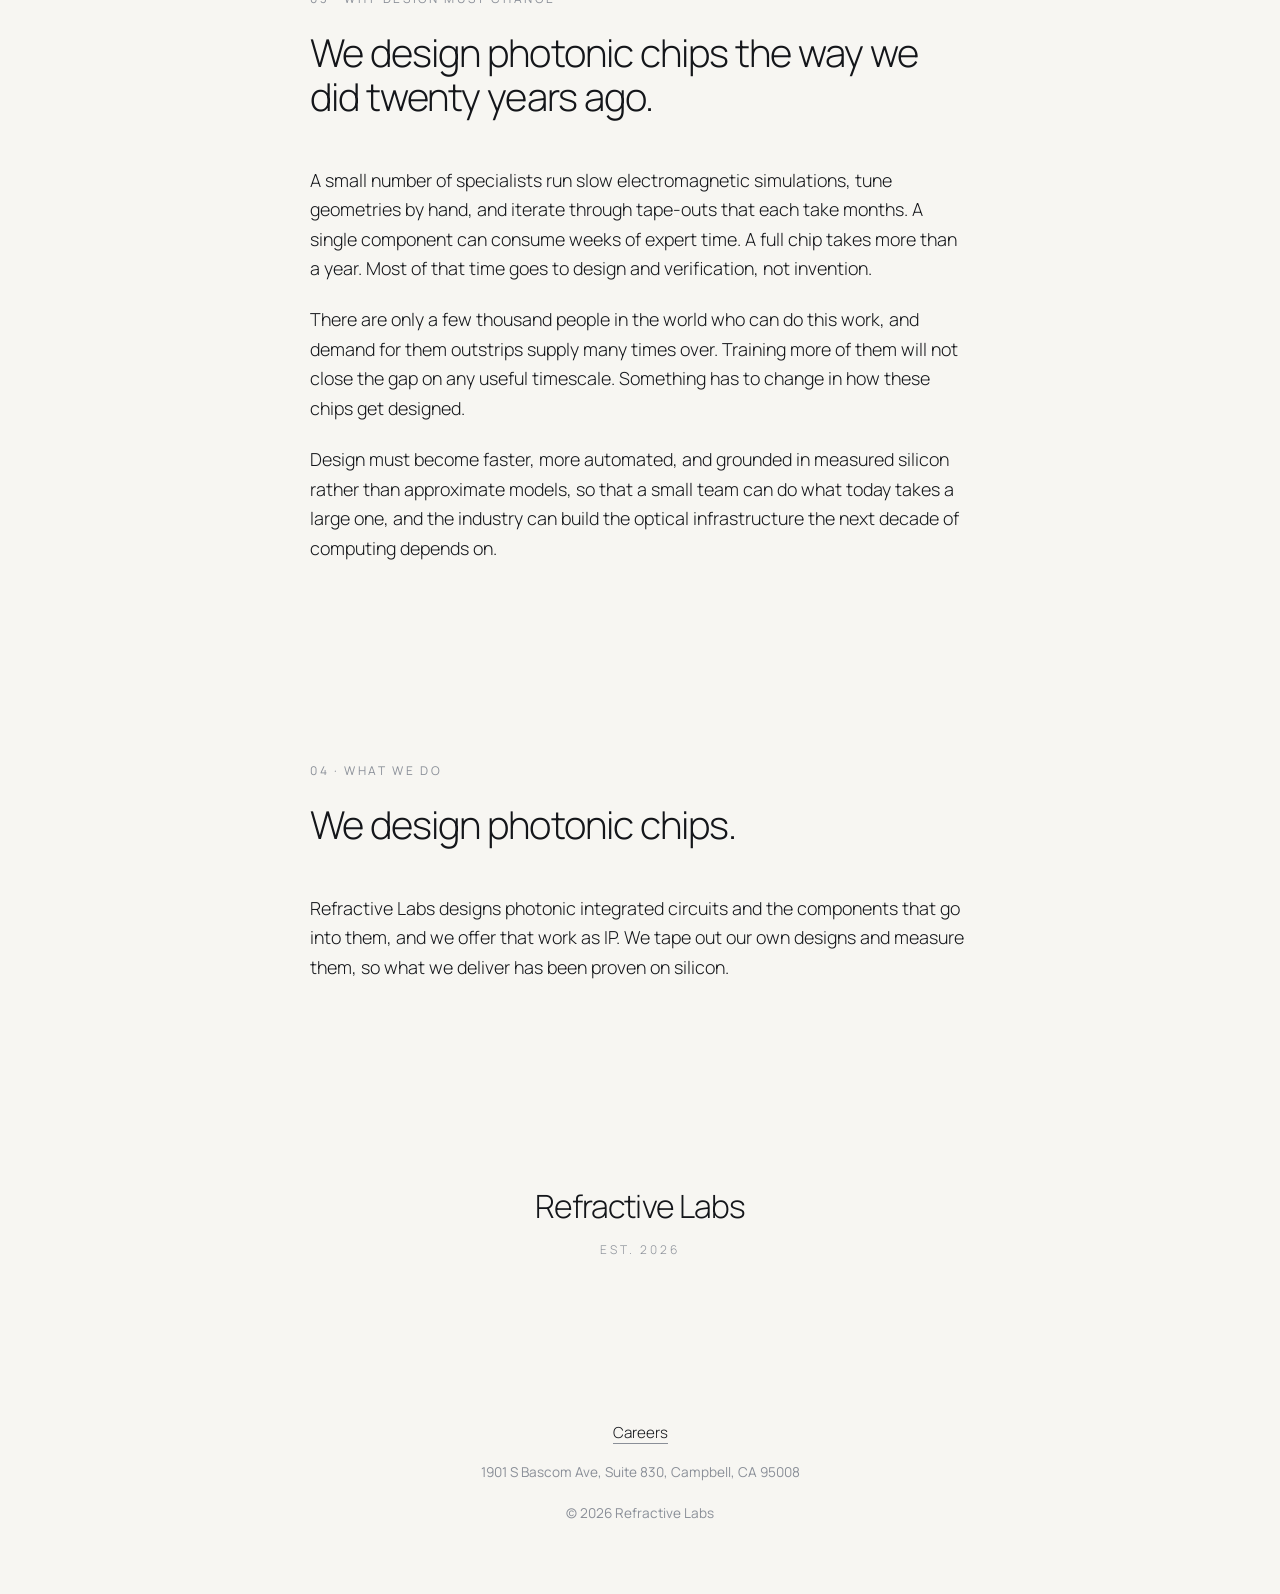
==== commit 74c29d81: "Copy: make photonic chip design and IP the stated focus Adds a hero tagline, a 'What we do' section," ====
--- a/index.html
+++ b/index.html
@@ -4,10 +4,11 @@
   <meta charset="utf-8">
   <meta name="viewport" content="width=device-width, initial-scale=1">
   <title>Refractive Labs</title>
-  <meta name="description" content="Refractive Labs, Campbell, California.">
+  <meta name="description" content="Refractive Labs designs photonic chips and IP in Campbell, California.">
   <link rel="canonical" href="https://refractivelabs.com/">
   <link rel="icon" href="assets/favicon.svg" type="image/svg+xml">
   <meta property="og:title" content="Refractive Labs">
+  <meta property="og:description" content="Refractive Labs designs photonic chips and IP in Campbell, California.">
   <meta property="og:url" content="https://refractivelabs.com/">
   <meta property="og:type" content="website">
   <meta name="theme-color" content="#f7f6f2" media="(prefers-color-scheme: light)">
@@ -35,6 +36,7 @@
       </figure>
       <header class="brand">
         <h1>Refractive Labs</h1>
+        <p class="tagline">Photonic chip design and IP</p>
       </header>
       <p class="cue" id="cue">Scroll</p>
     </div>
@@ -150,8 +152,14 @@
       <p class="eyebrow">03 &middot; Why design must change</p>
       <h2>We design photonic chips the way we did twenty years ago.</h2>
       <p>A small number of specialists run slow electromagnetic simulations, tune geometries by hand, and iterate through tape-outs that each take months. A single component can consume weeks of expert time. A full chip takes more than a year. Most of that time goes to design and verification, not invention.</p>
-      <p>There are only a few thousand people in the world who can do this work, and demand for them outstrips supply many times over. Training more of them will not close the gap on any useful timescale. The tooling has to change.</p>
+      <p>There are only a few thousand people in the world who can do this work, and demand for them outstrips supply many times over. Training more of them will not close the gap on any useful timescale. Something has to change in how these chips get designed.</p>
       <p>Design must become faster, more automated, and grounded in measured silicon rather than approximate models, so that a small team can do what today takes a large one, and the industry can build the optical infrastructure the next decade of computing depends on.</p>
+    </section>
+
+    <section class="chapter reveal">
+      <p class="eyebrow">04 &middot; What we do</p>
+      <h2>We design photonic chips.</h2>
+      <p>Refractive Labs designs photonic integrated circuits and the components that go into them, and we offer that work as IP. We tape out our own designs and measure them, so what we deliver has been proven on silicon.</p>
     </section>
 
     <section class="chapter closing reveal">
--- a/assets/style.css
+++ b/assets/style.css
@@ -69,6 +69,15 @@
   line-height: 1;
   text-align: center;
   text-shadow: 0 0 28px var(--bg), 0 0 14px var(--bg), 0 0 6px var(--bg);
+}
+.brand .tagline {
+  margin: .9rem 0 0;
+  font-size: clamp(.85rem, 1.6vw, 1rem);
+  font-weight: 400;
+  letter-spacing: .02em;
+  text-align: center;
+  color: var(--muted);
+  text-shadow: 0 0 14px var(--bg), 0 0 6px var(--bg);
 }
 .cue {
   position: absolute; bottom: 2rem; left: 0; right: 0;
@@ -168,13 +177,16 @@
 .topbar .home { color: var(--ink); text-decoration: none; font-weight: 400; letter-spacing: -0.02em; font-size: 1.05rem; }
 .careers { padding: 3vh 4vw 6vh; display: flex; flex-direction: column; align-items: center; gap: 3rem; }
 .careers .chapter { margin: 0 auto 4vh; }
-/* VFD */
-.vfd { display: block; width: min(100%, 760px); margin: 1.2rem auto 0; }
-.vfd-panel { fill: #0a1412; stroke: #1d2c29; stroke-width: 1; rx: 8; }
-.vfd-glass { fill: url(#vglass); rx: 8; pointer-events: none; }
-.seg { fill: #7ff7dc; opacity: .07; }
-.seg.on { opacity: 1; filter: url(#vglow); }
-.vfd-label { fill: #7ff7dc; opacity: .55; font-family: ui-monospace, SFMono-Regular, Menlo, monospace; font-size: 9px; letter-spacing: .25em; }
+/* readout */
+.readout {
+  display: grid; grid-template-columns: repeat(6, 1fr); gap: 1rem 1.5rem;
+  margin: 1.6rem 0 0; padding-top: 1rem; border-top: 1px solid var(--muted);
+}
+.ro-item { min-width: 0; }
+.readout dt { font-size: .68rem; letter-spacing: .18em; text-transform: uppercase; color: var(--muted); margin: 0 0 .35rem; }
+.readout dd { margin: 0; font-size: clamp(1.3rem, 2.4vw, 1.9rem); font-weight: 300; line-height: 1; letter-spacing: -0.02em; font-variant-numeric: tabular-nums; white-space: nowrap; }
+.ro-unit { font-size: .7em; color: var(--muted); margin-left: .3em; letter-spacing: 0; }
+@media (max-width: 720px) { .readout { grid-template-columns: repeat(3, 1fr); } }
 .heater { fill: #ff6a3d; stroke: var(--line); stroke-width: 1; opacity: .25; }
 .challenge { padding-left: 1rem; border-left: 1px solid var(--muted); }
 .email { margin-top: 2rem; font-size: 1.15rem; display: flex; align-items: baseline; gap: 1rem; flex-wrap: wrap; }
@@ -200,4 +212,3 @@
 .meshfig .spec line { stroke: var(--line); opacity: .3; }
 .sline { fill: none; stroke-width: 1.2; opacity: .8; }
 .cursor { stroke: var(--line); stroke-width: 1; stroke-dasharray: 2 3; opacity: .7; }
-.meshvfd { width: 100%; margin-top: 1.5rem; }
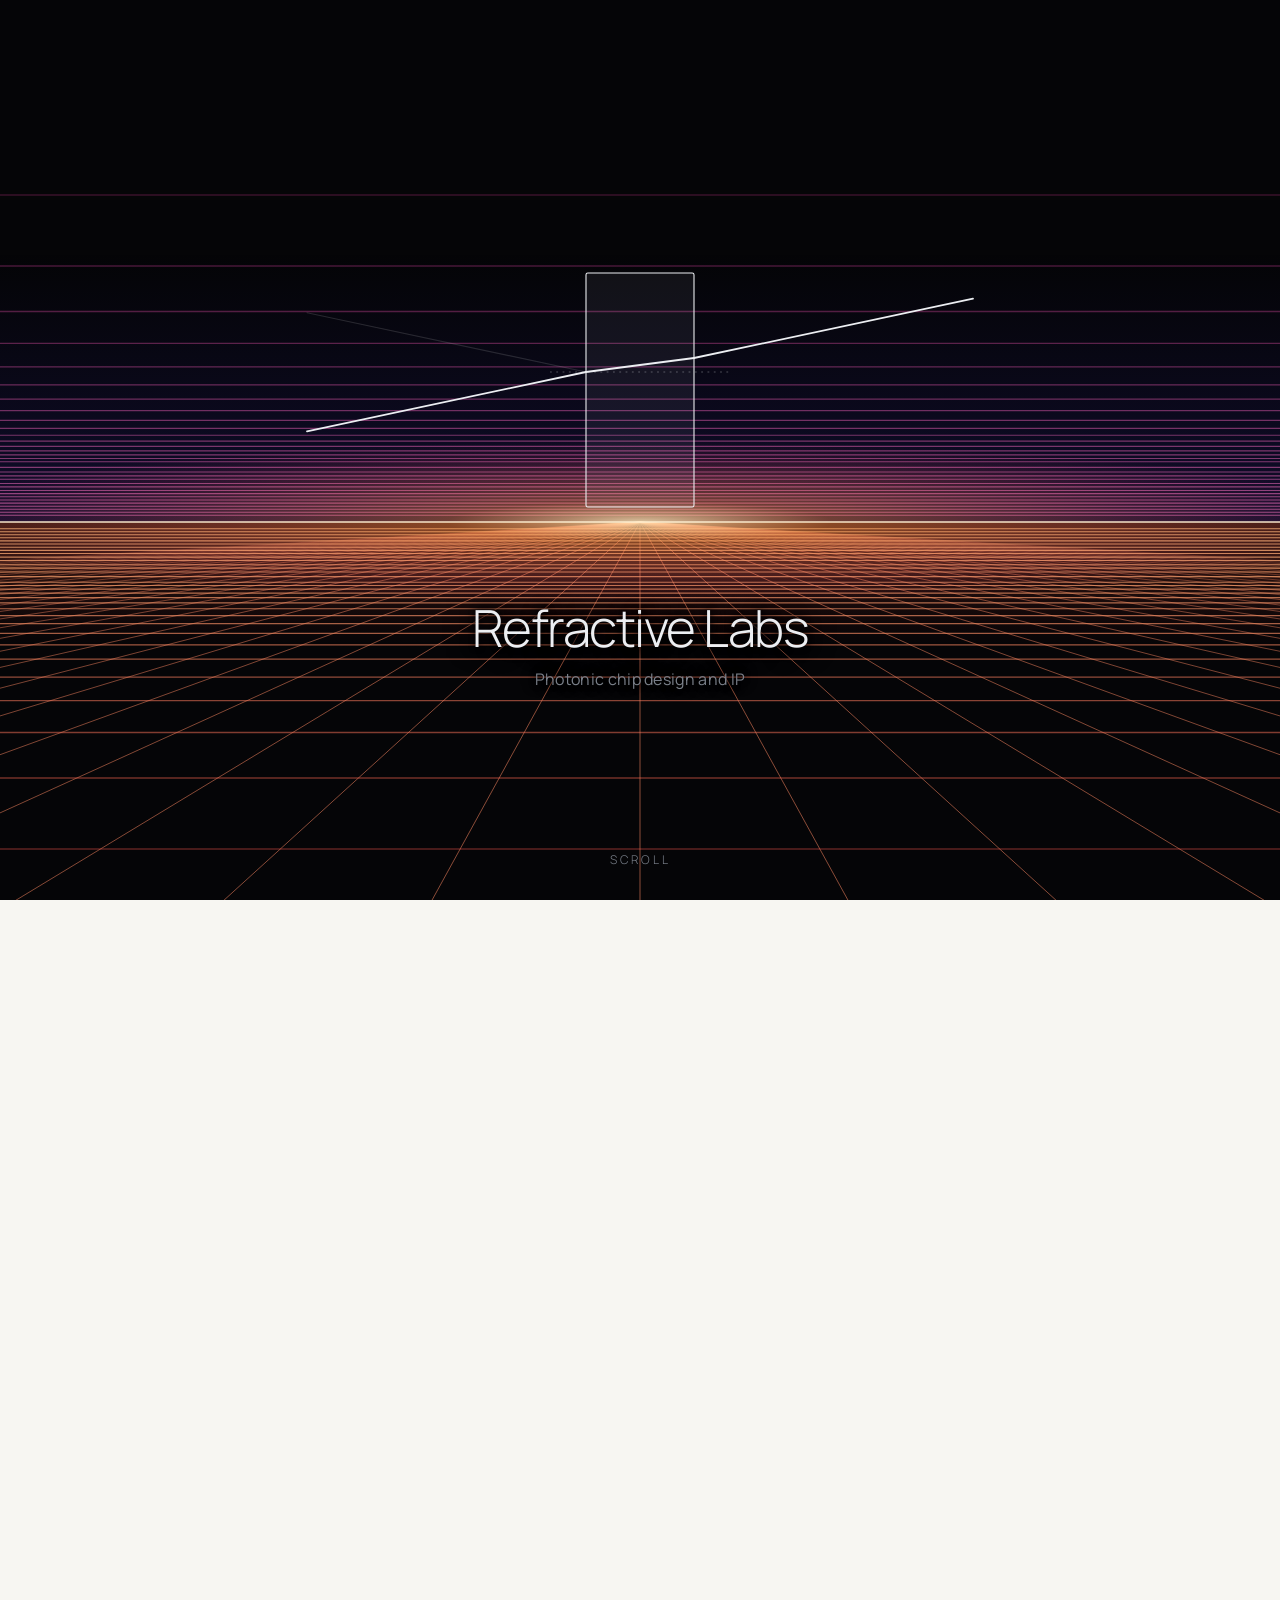
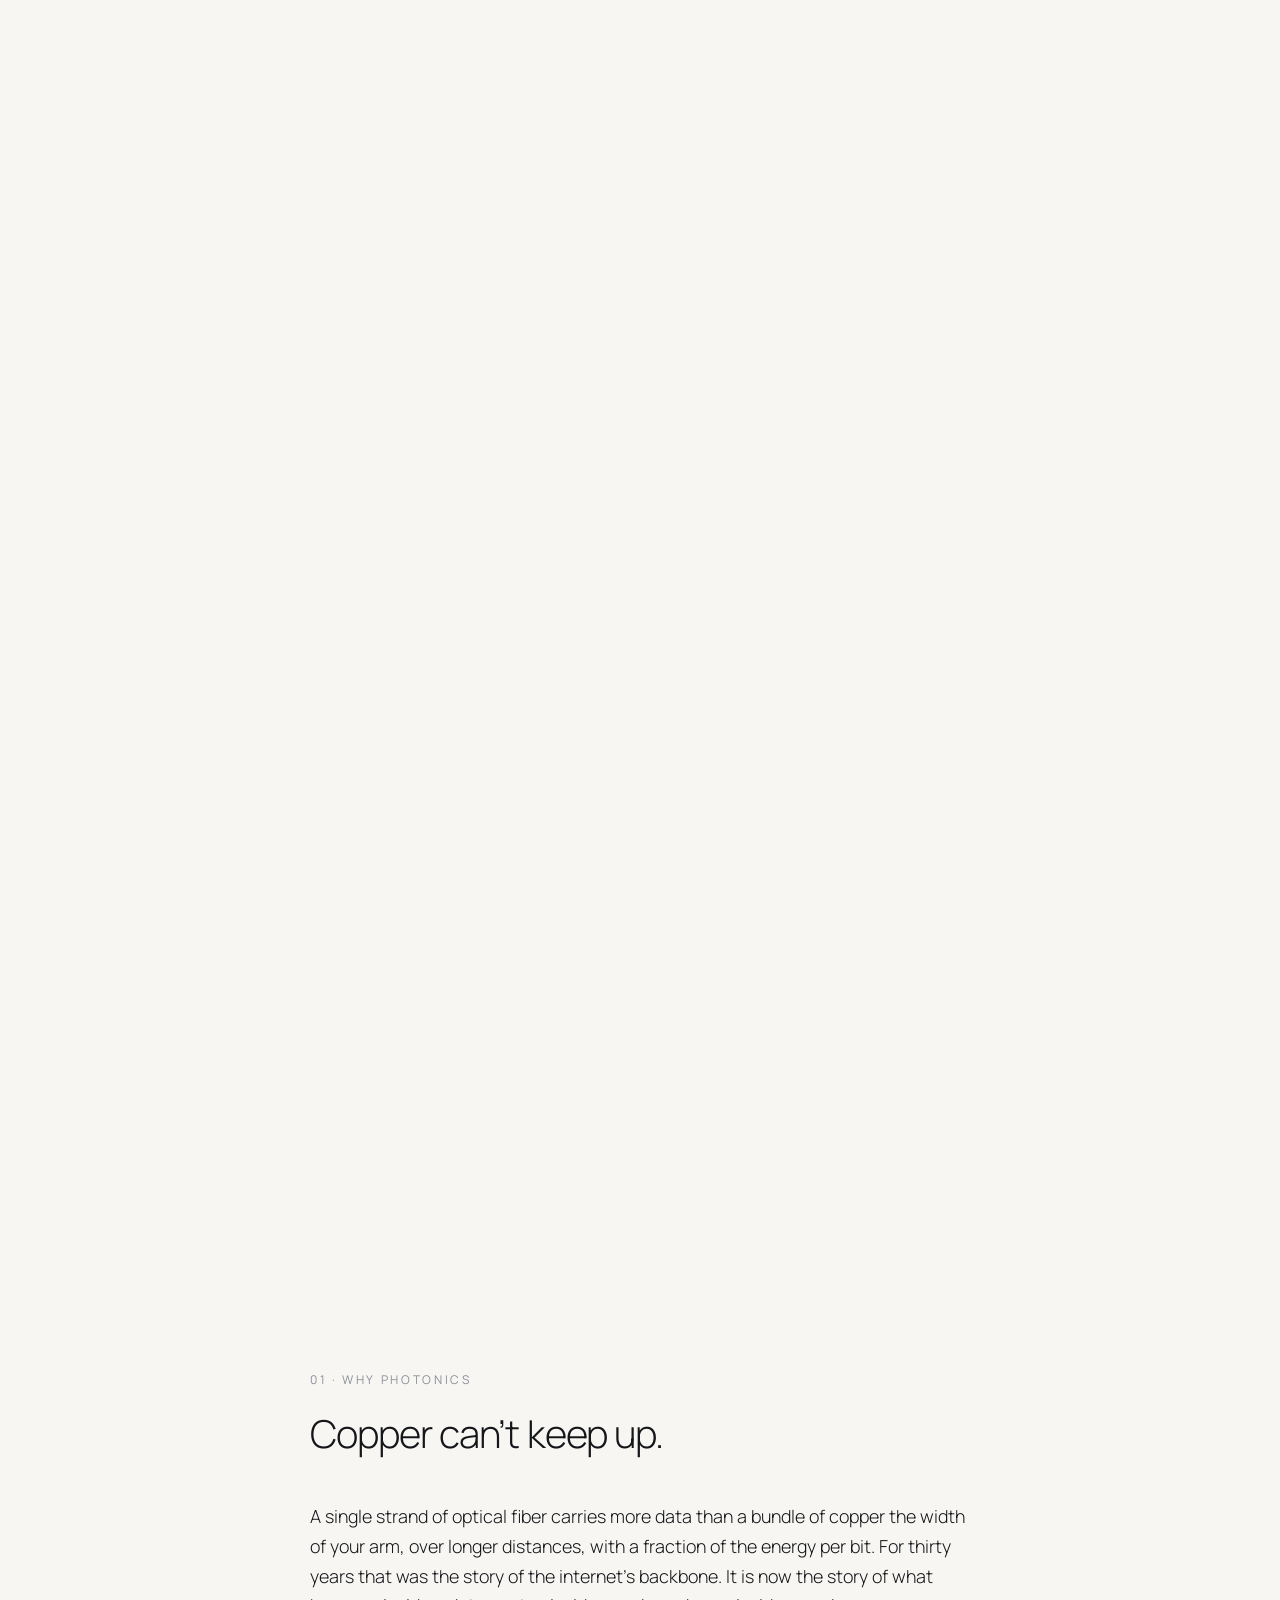
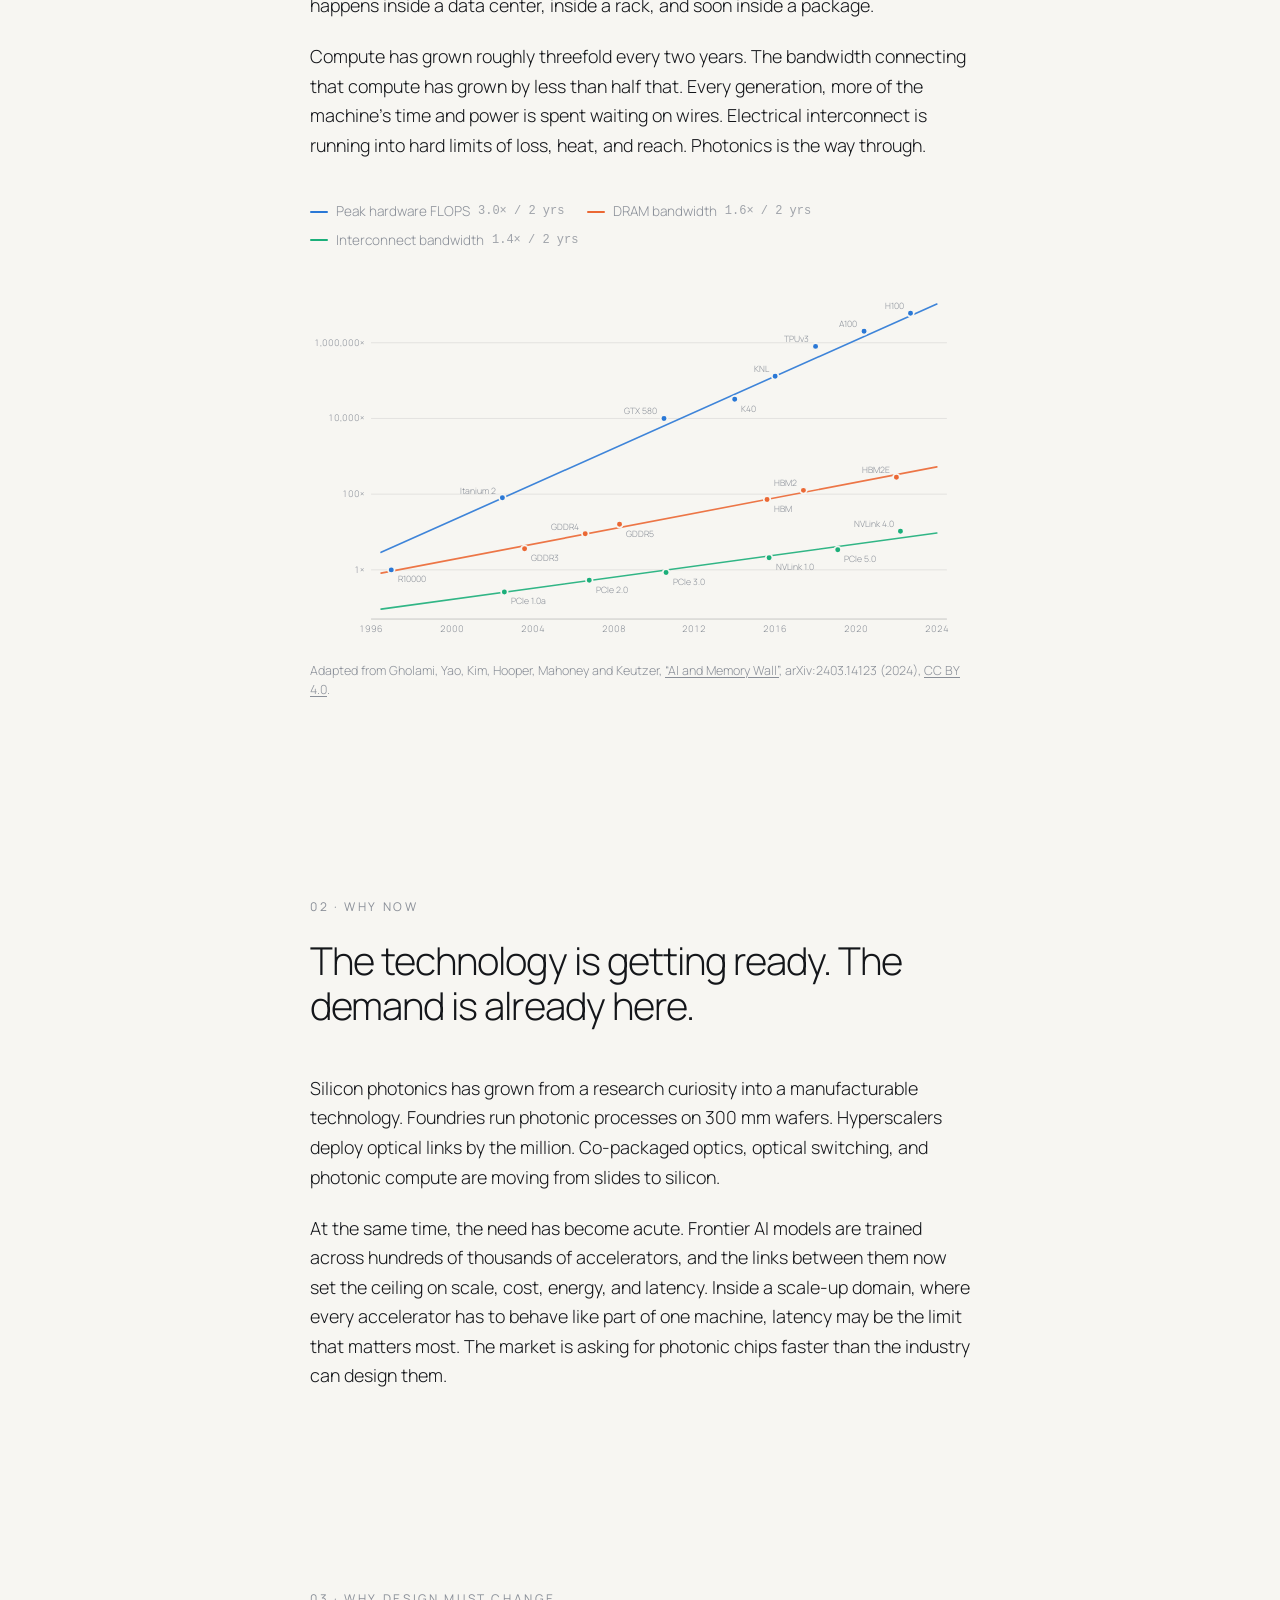
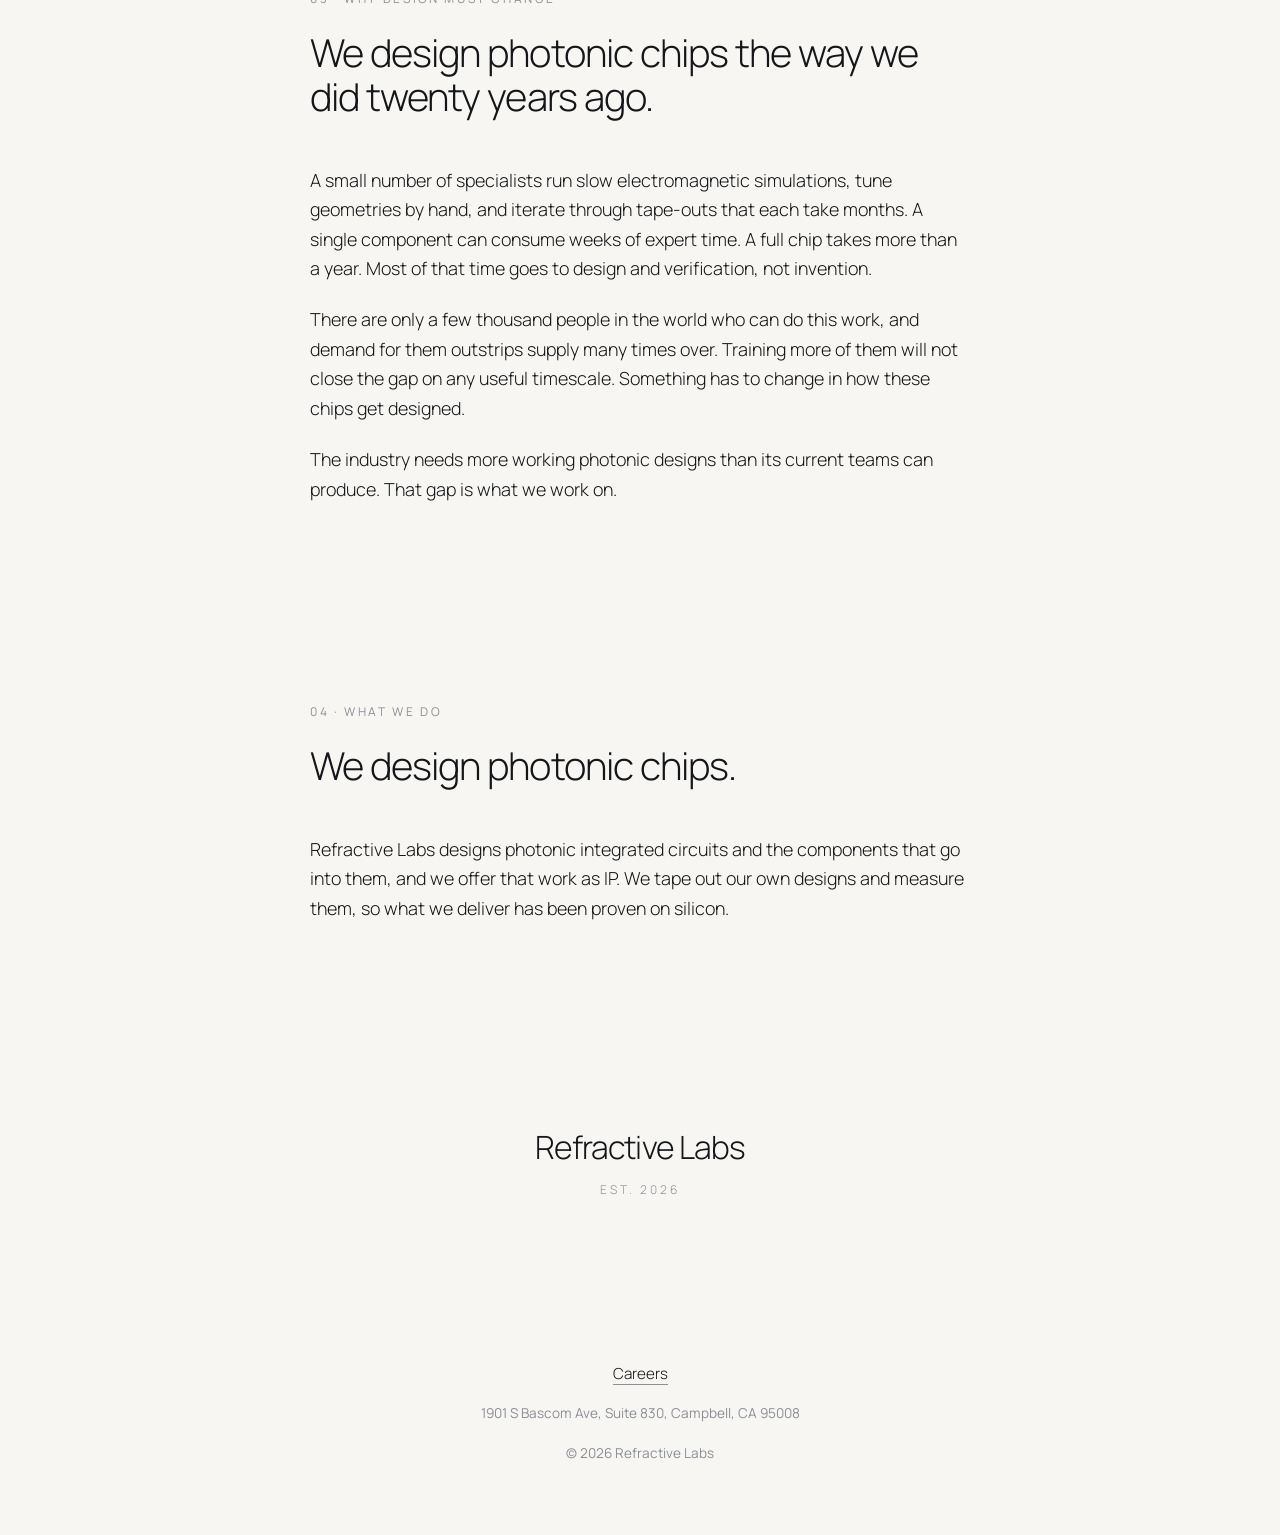
==== commit e741b228: "Chapter 03: replace the tooling-pitch closing paragraph" ====
--- a/index.html
+++ b/index.html
@@ -153,7 +153,7 @@
       <h2>We design photonic chips the way we did twenty years ago.</h2>
       <p>A small number of specialists run slow electromagnetic simulations, tune geometries by hand, and iterate through tape-outs that each take months. A single component can consume weeks of expert time. A full chip takes more than a year. Most of that time goes to design and verification, not invention.</p>
       <p>There are only a few thousand people in the world who can do this work, and demand for them outstrips supply many times over. Training more of them will not close the gap on any useful timescale. Something has to change in how these chips get designed.</p>
-      <p>Design must become faster, more automated, and grounded in measured silicon rather than approximate models, so that a small team can do what today takes a large one, and the industry can build the optical infrastructure the next decade of computing depends on.</p>
+      <p>The industry needs more working photonic designs than its current teams can produce. That gap is what we work on.</p>
     </section>
 
     <section class="chapter reveal">
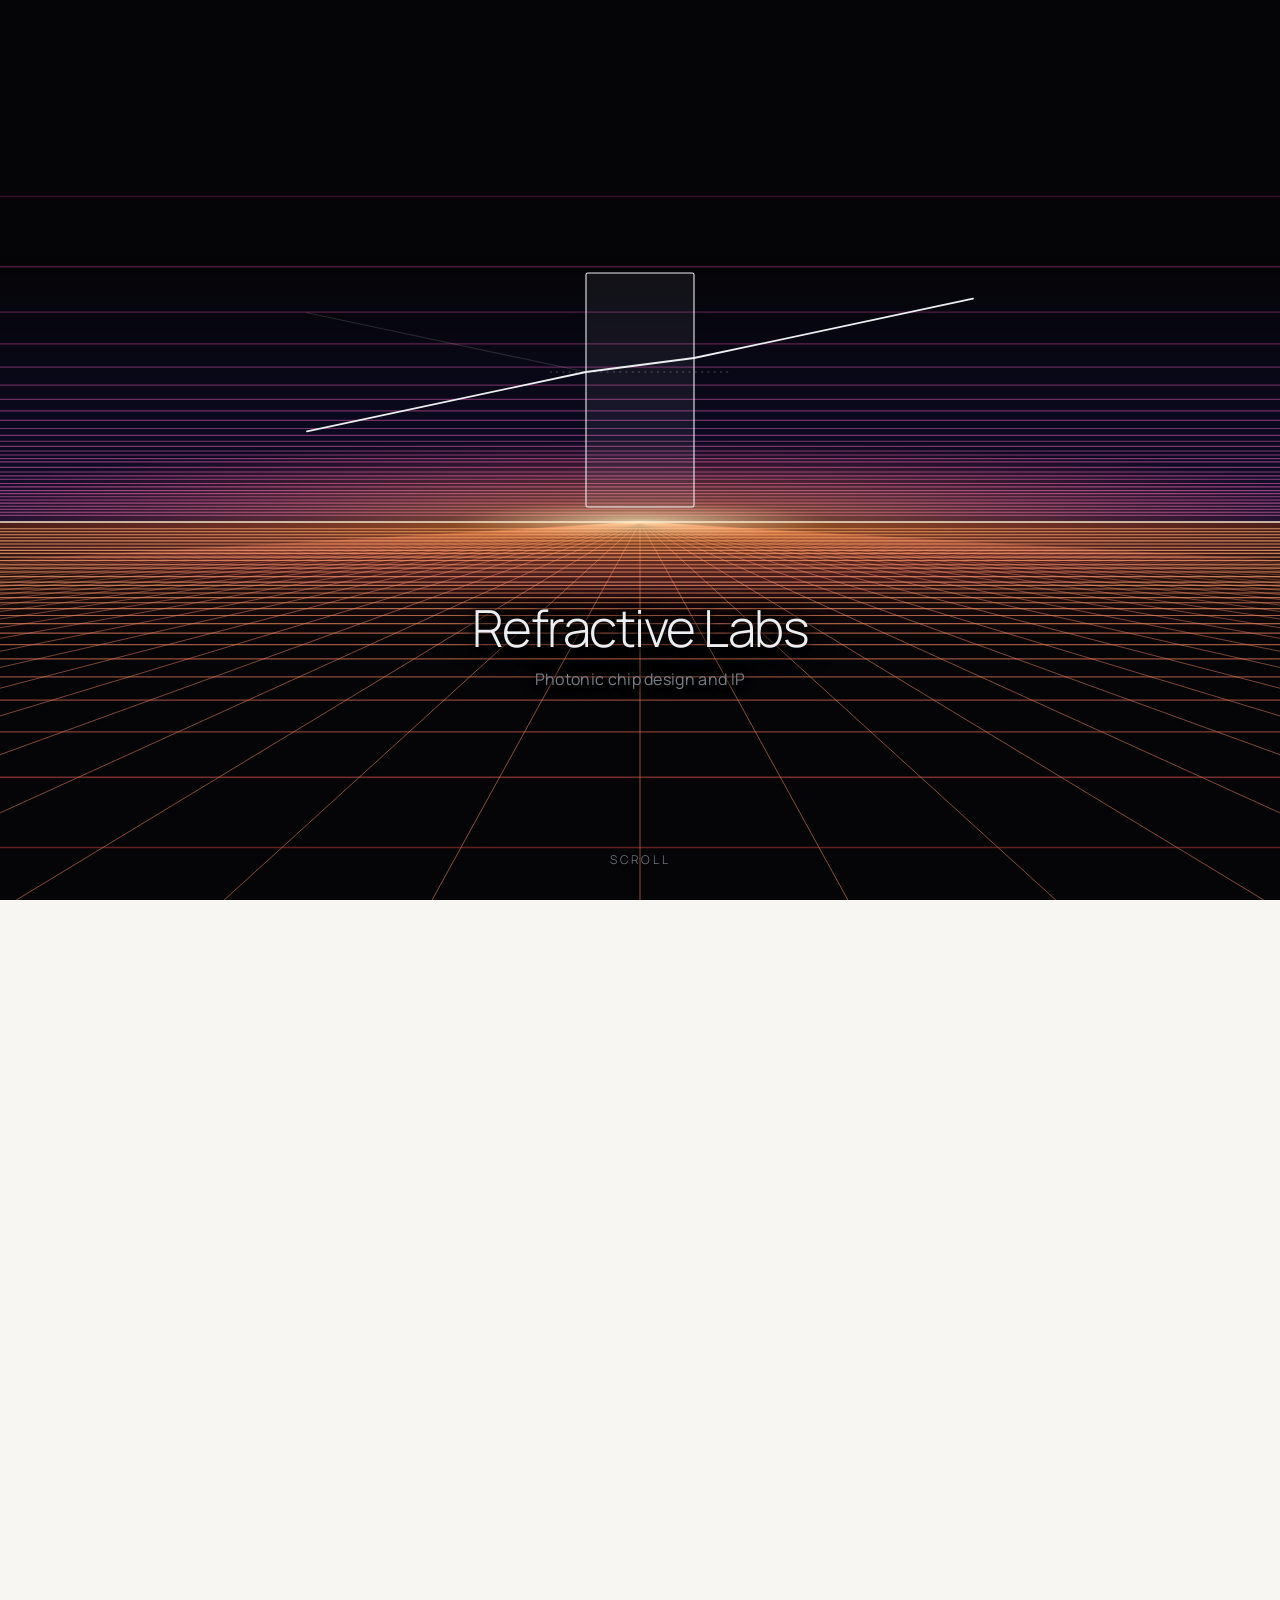
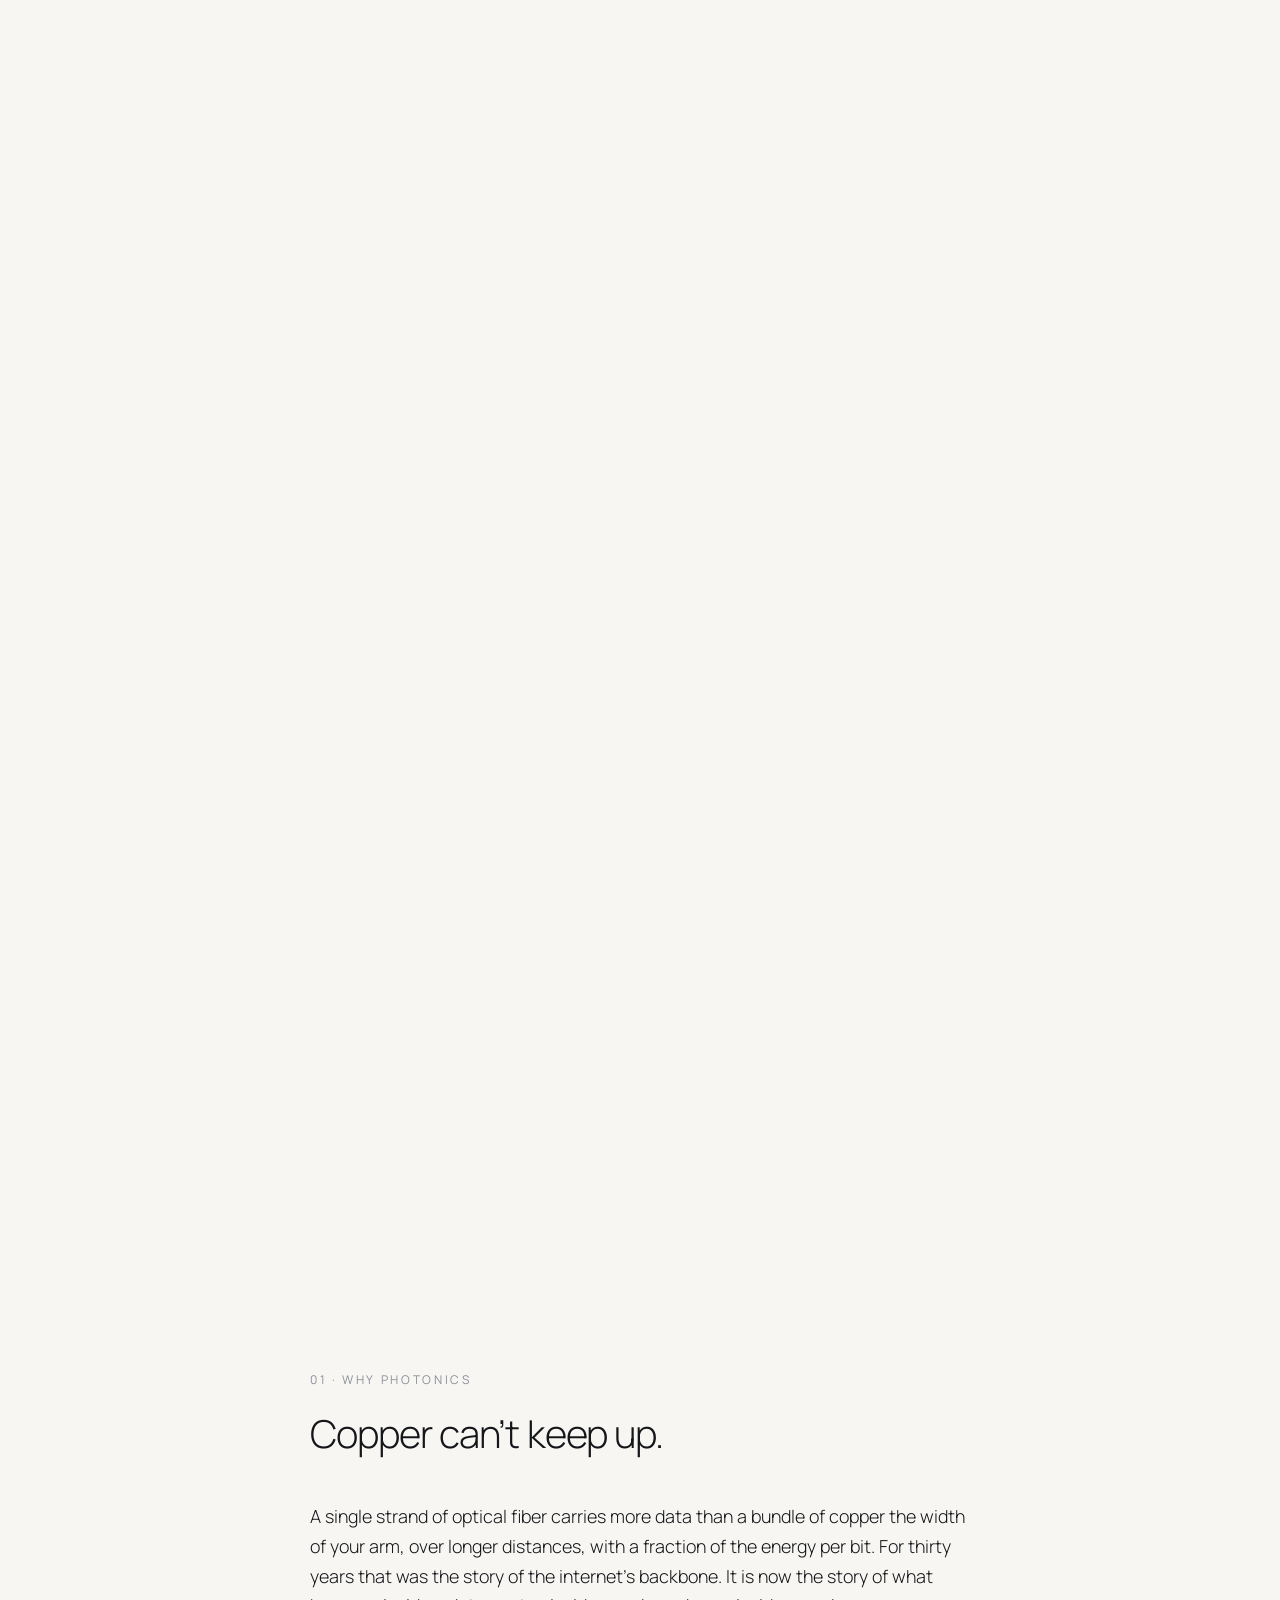
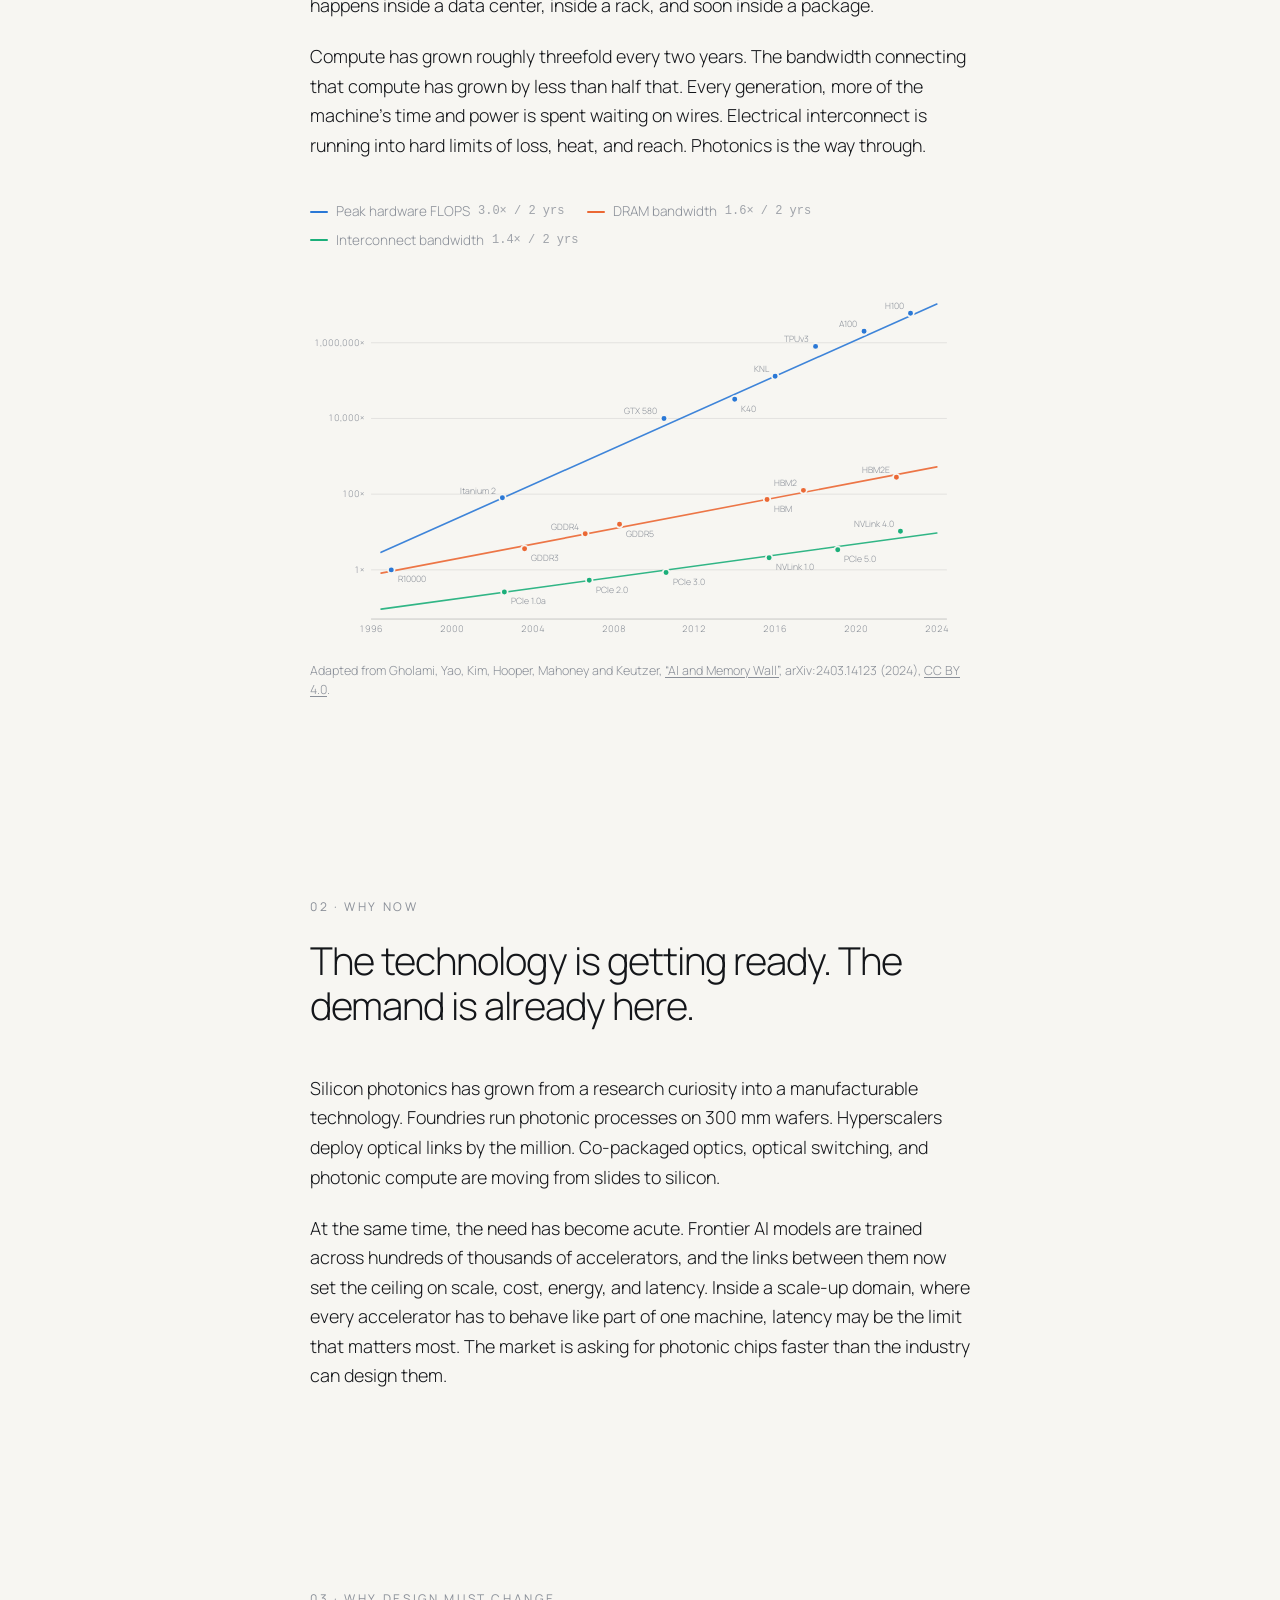
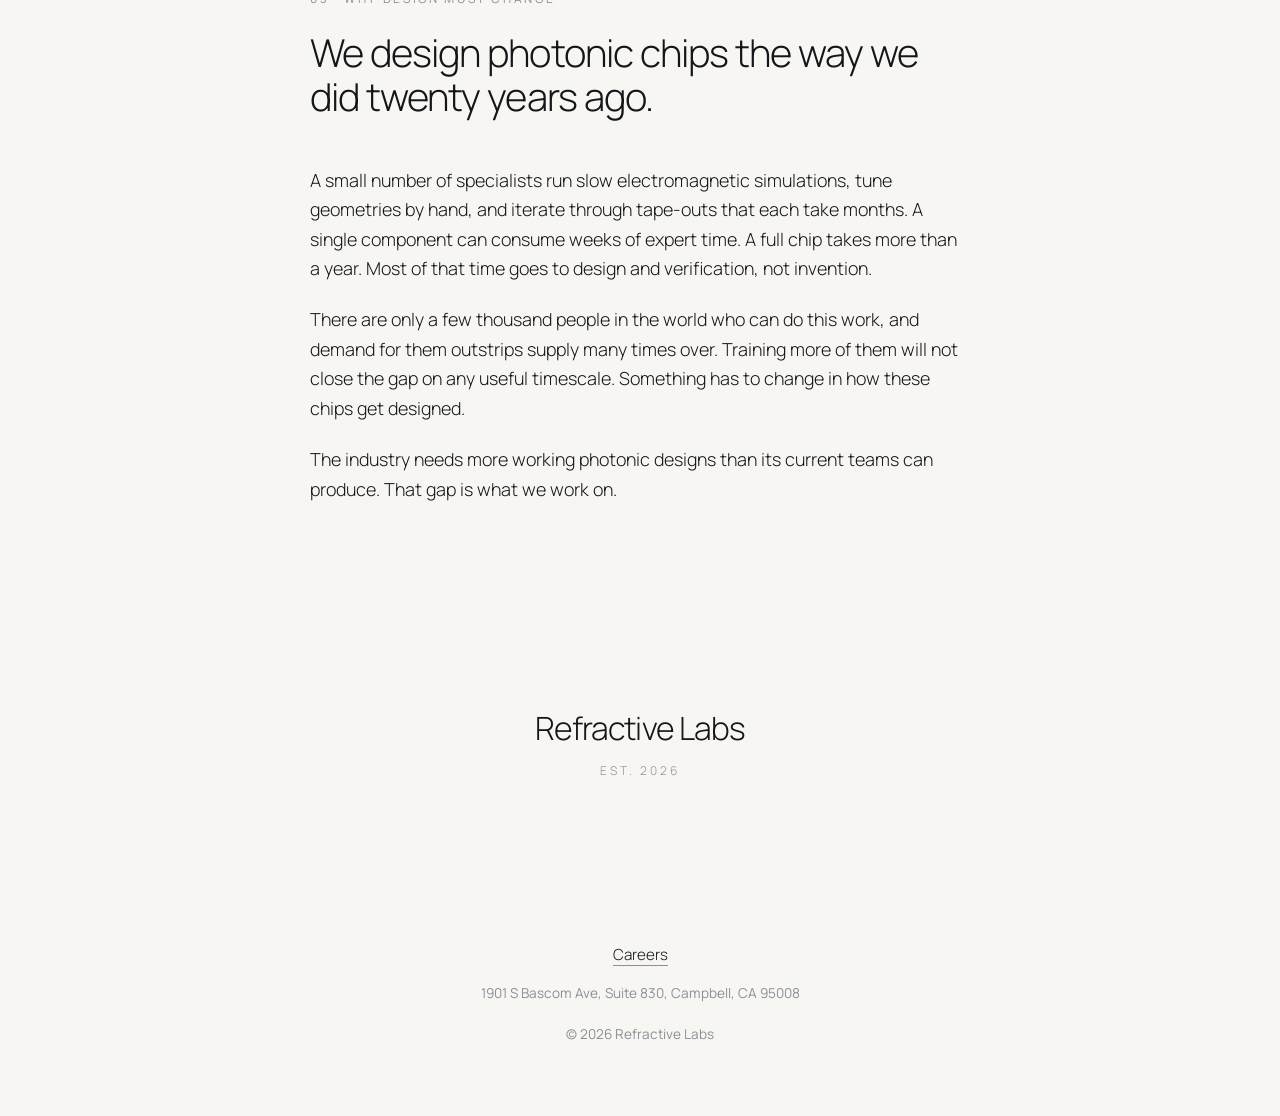
==== commit 5b9b3850: "Remove 'What we do' section; keep the site in stealth" ====
--- a/index.html
+++ b/index.html
@@ -156,12 +156,6 @@
       <p>The industry needs more working photonic designs than its current teams can produce. That gap is what we work on.</p>
     </section>
 
-    <section class="chapter reveal">
-      <p class="eyebrow">04 &middot; What we do</p>
-      <h2>We design photonic chips.</h2>
-      <p>Refractive Labs designs photonic integrated circuits and the components that go into them, and we offer that work as IP. We tape out our own designs and measure them, so what we deliver has been proven on silicon.</p>
-    </section>
-
     <section class="chapter closing reveal">
       <p class="wordmark-small">Refractive Labs</p>
       <p class="est">Est. 2026</p>
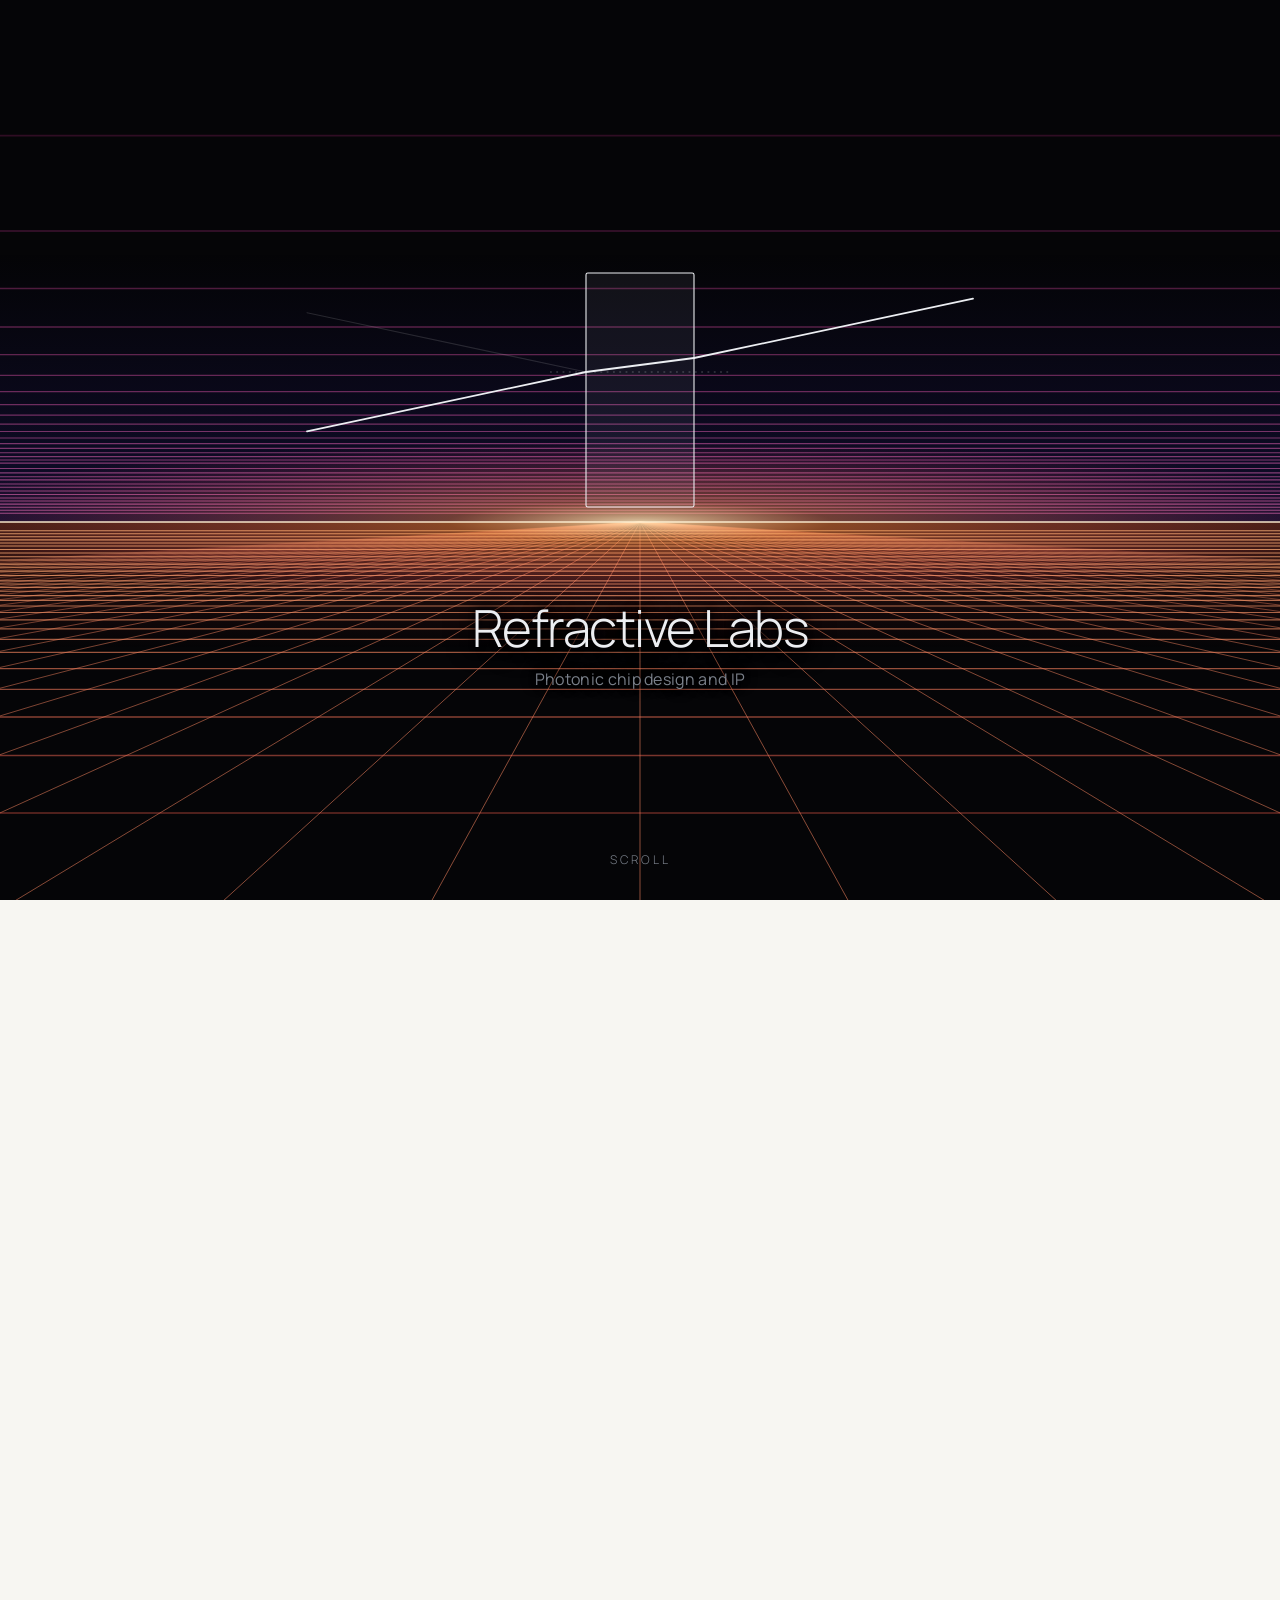
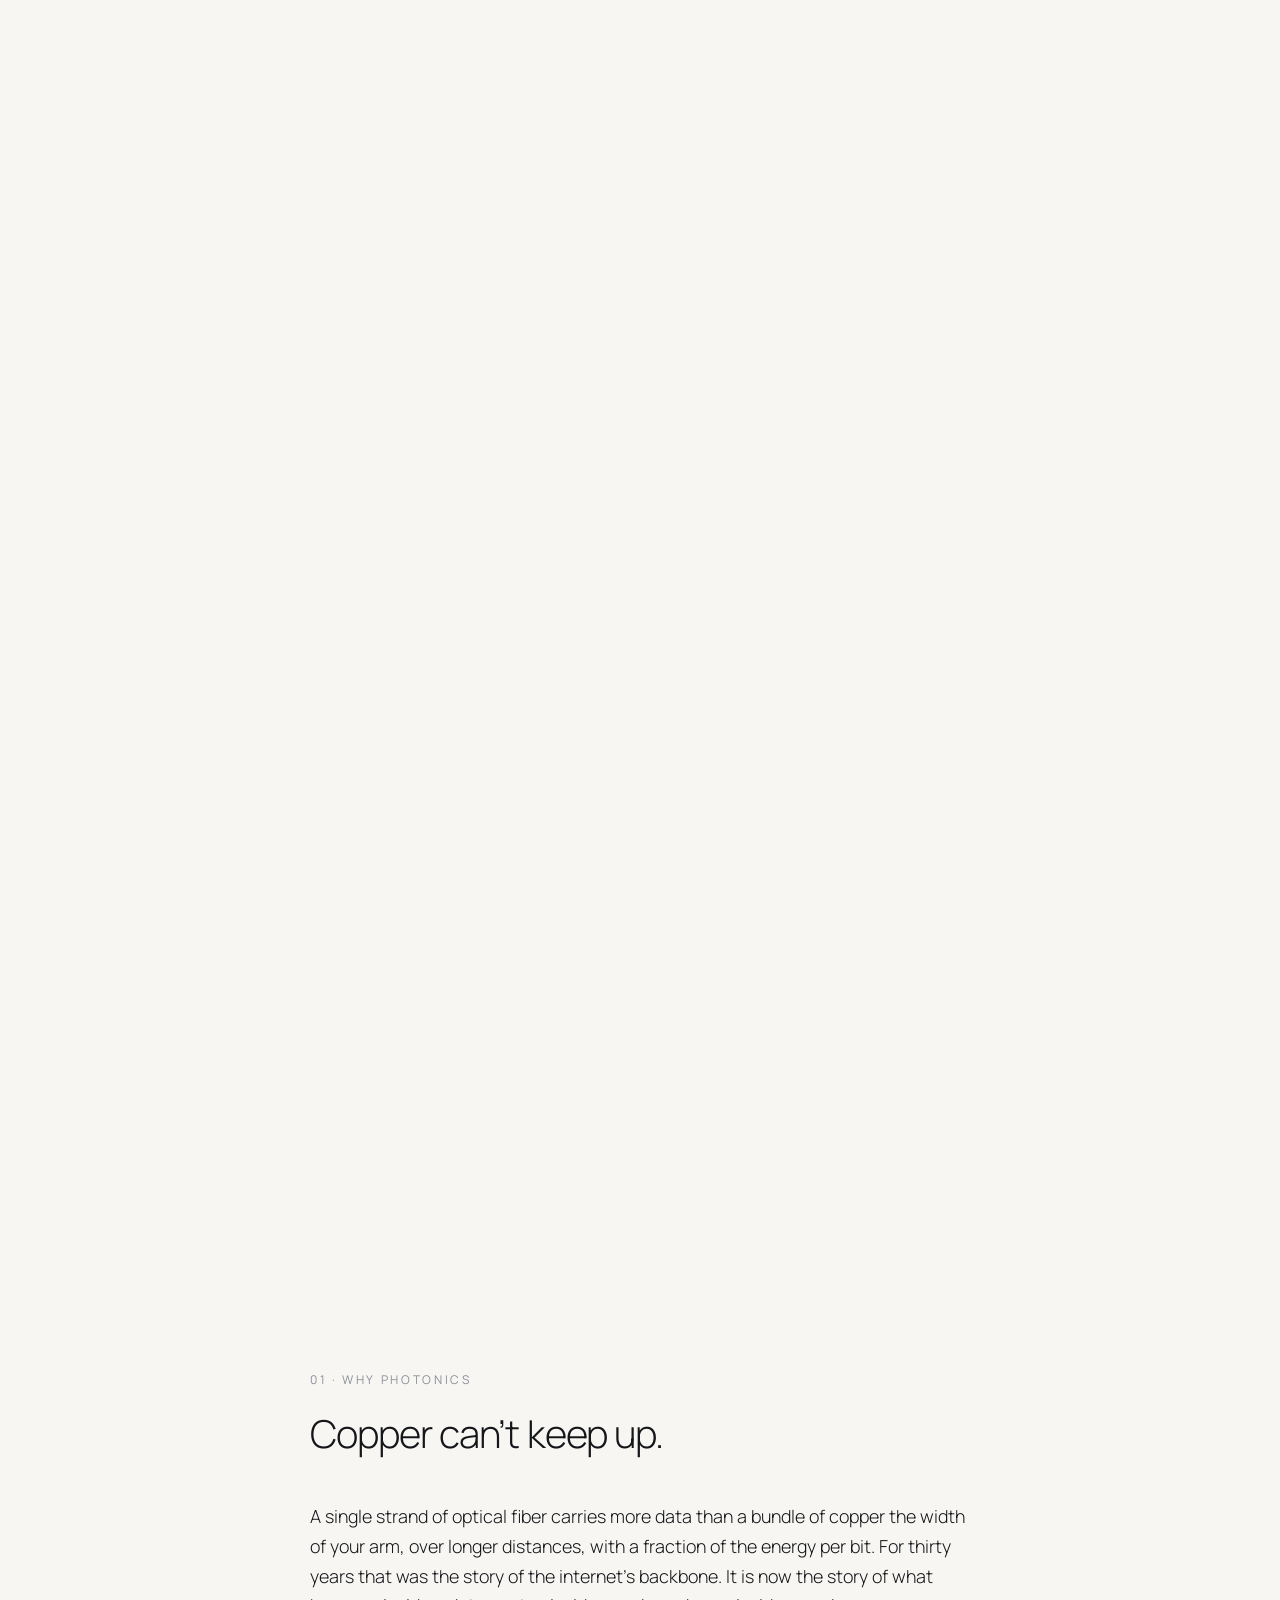
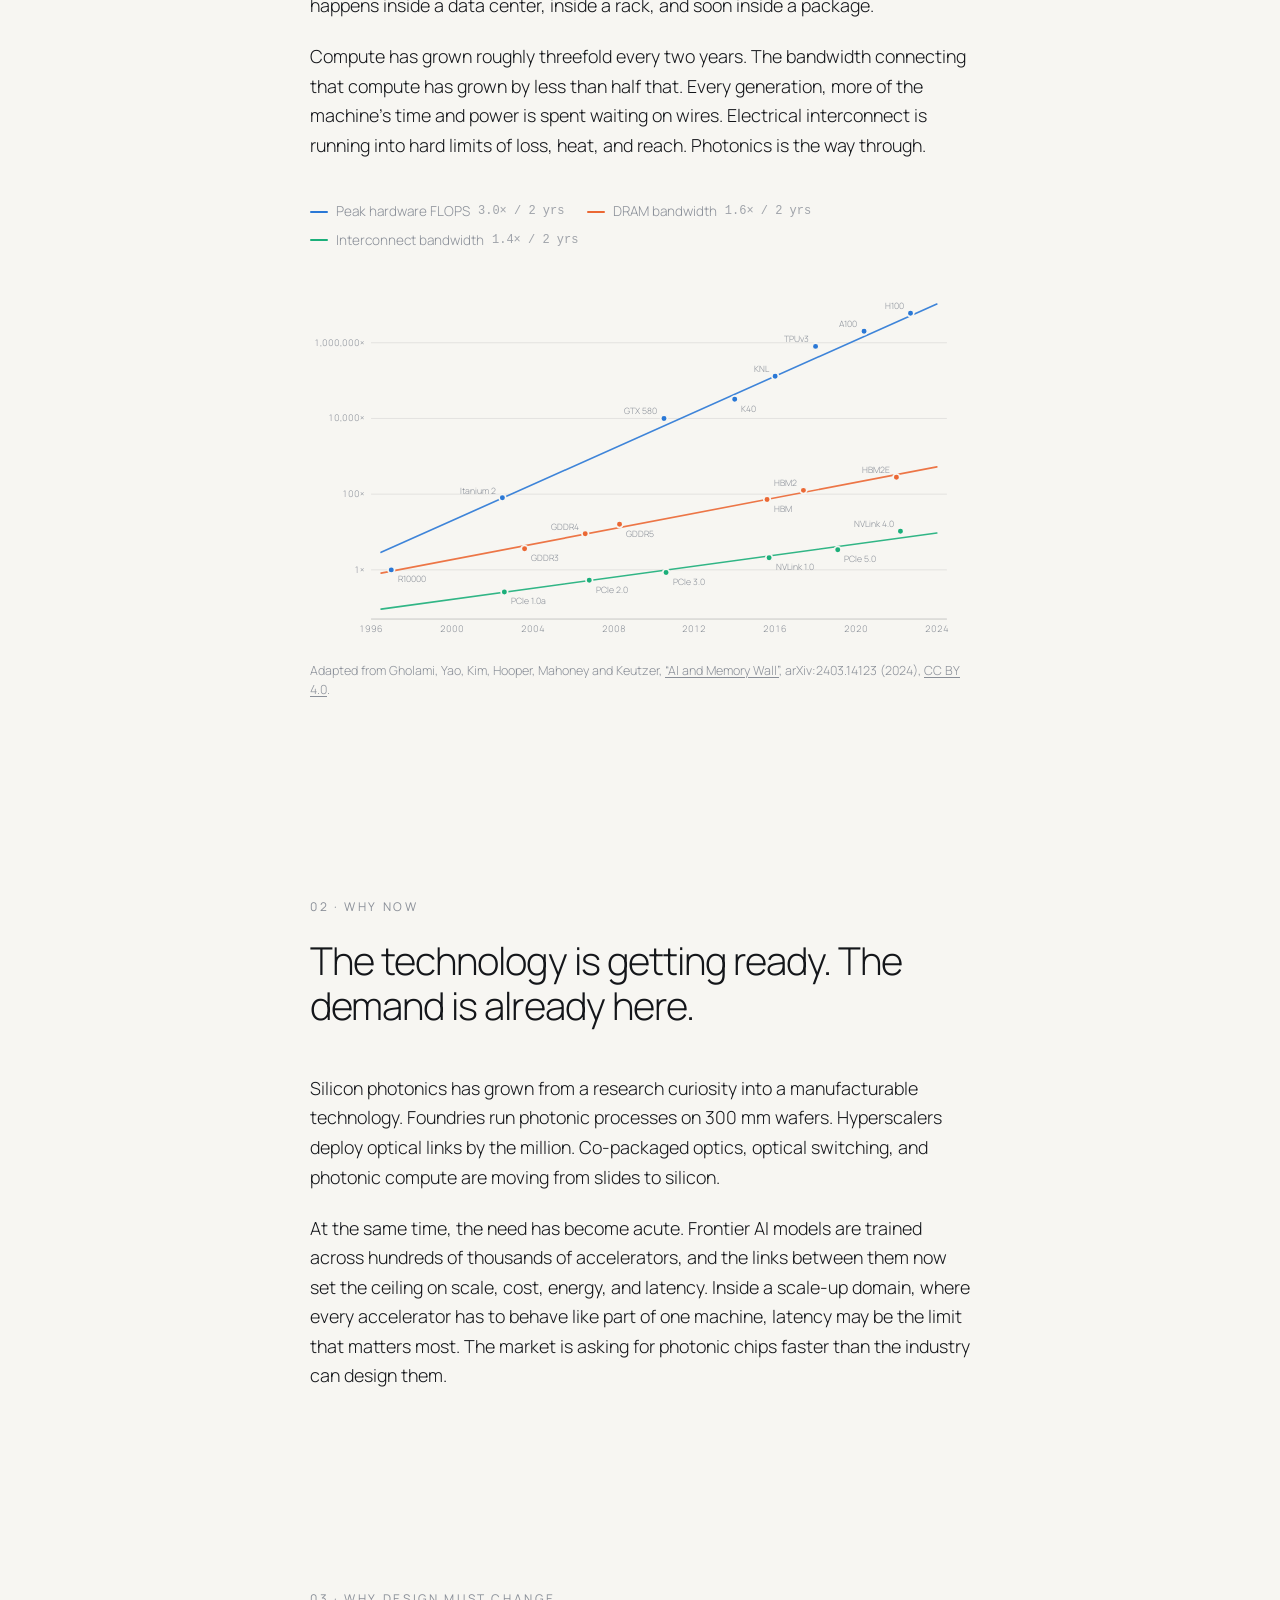
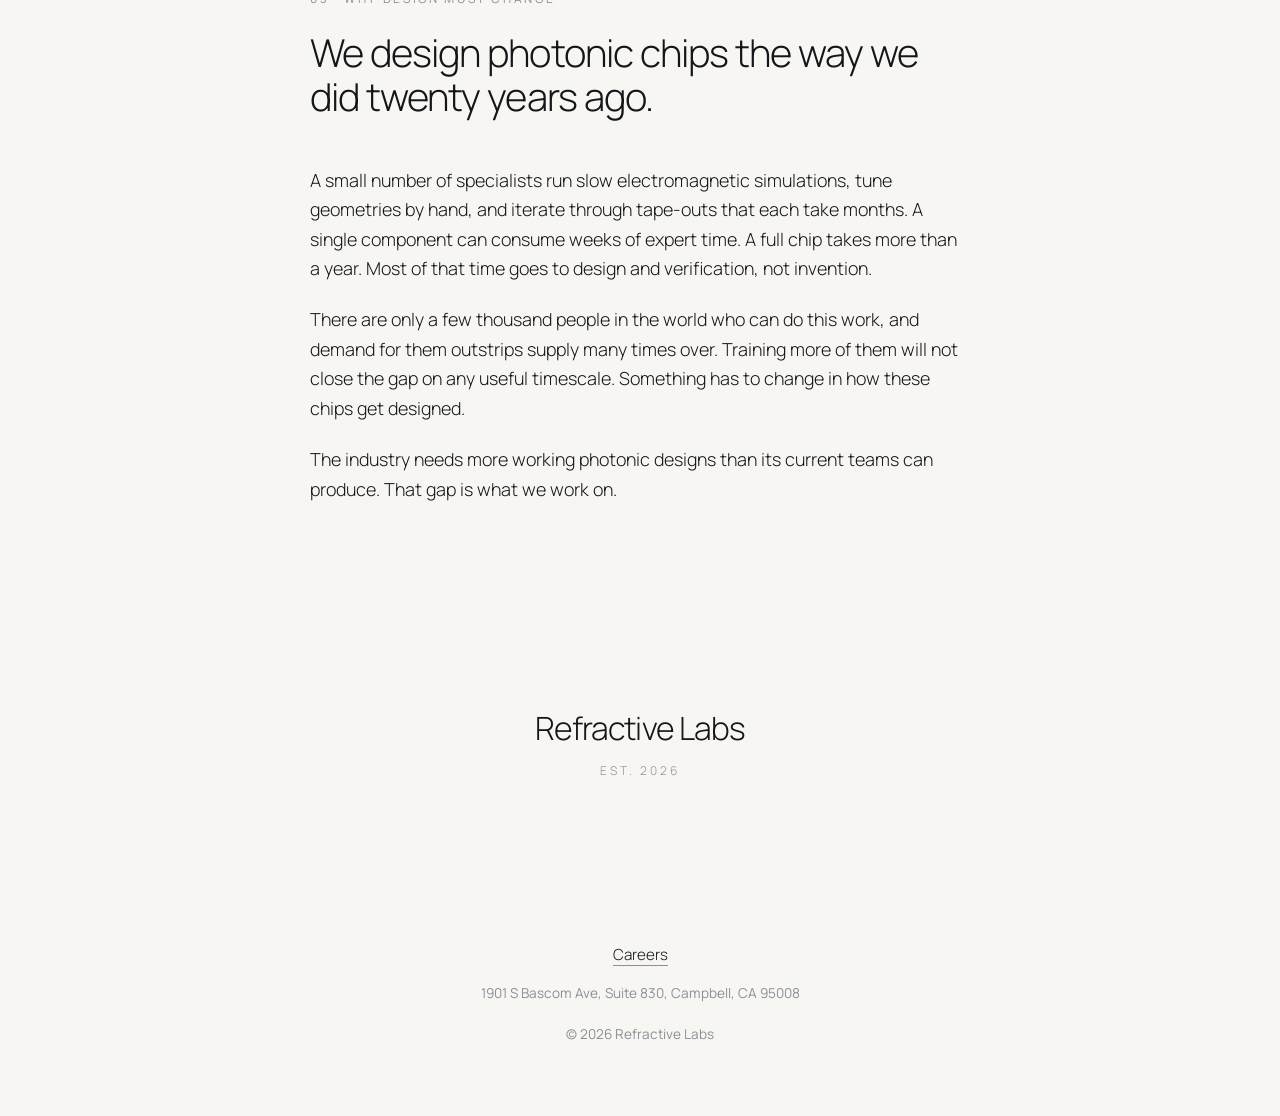
==== commit 64995e4c: "Restore original meta description" ====
--- a/index.html
+++ b/index.html
@@ -4,11 +4,10 @@
   <meta charset="utf-8">
   <meta name="viewport" content="width=device-width, initial-scale=1">
   <title>Refractive Labs</title>
-  <meta name="description" content="Refractive Labs designs photonic chips and IP in Campbell, California.">
+  <meta name="description" content="Refractive Labs, Campbell, California.">
   <link rel="canonical" href="https://refractivelabs.com/">
   <link rel="icon" href="assets/favicon.svg" type="image/svg+xml">
   <meta property="og:title" content="Refractive Labs">
-  <meta property="og:description" content="Refractive Labs designs photonic chips and IP in Campbell, California.">
   <meta property="og:url" content="https://refractivelabs.com/">
   <meta property="og:type" content="website">
   <meta name="theme-color" content="#f7f6f2" media="(prefers-color-scheme: light)">
